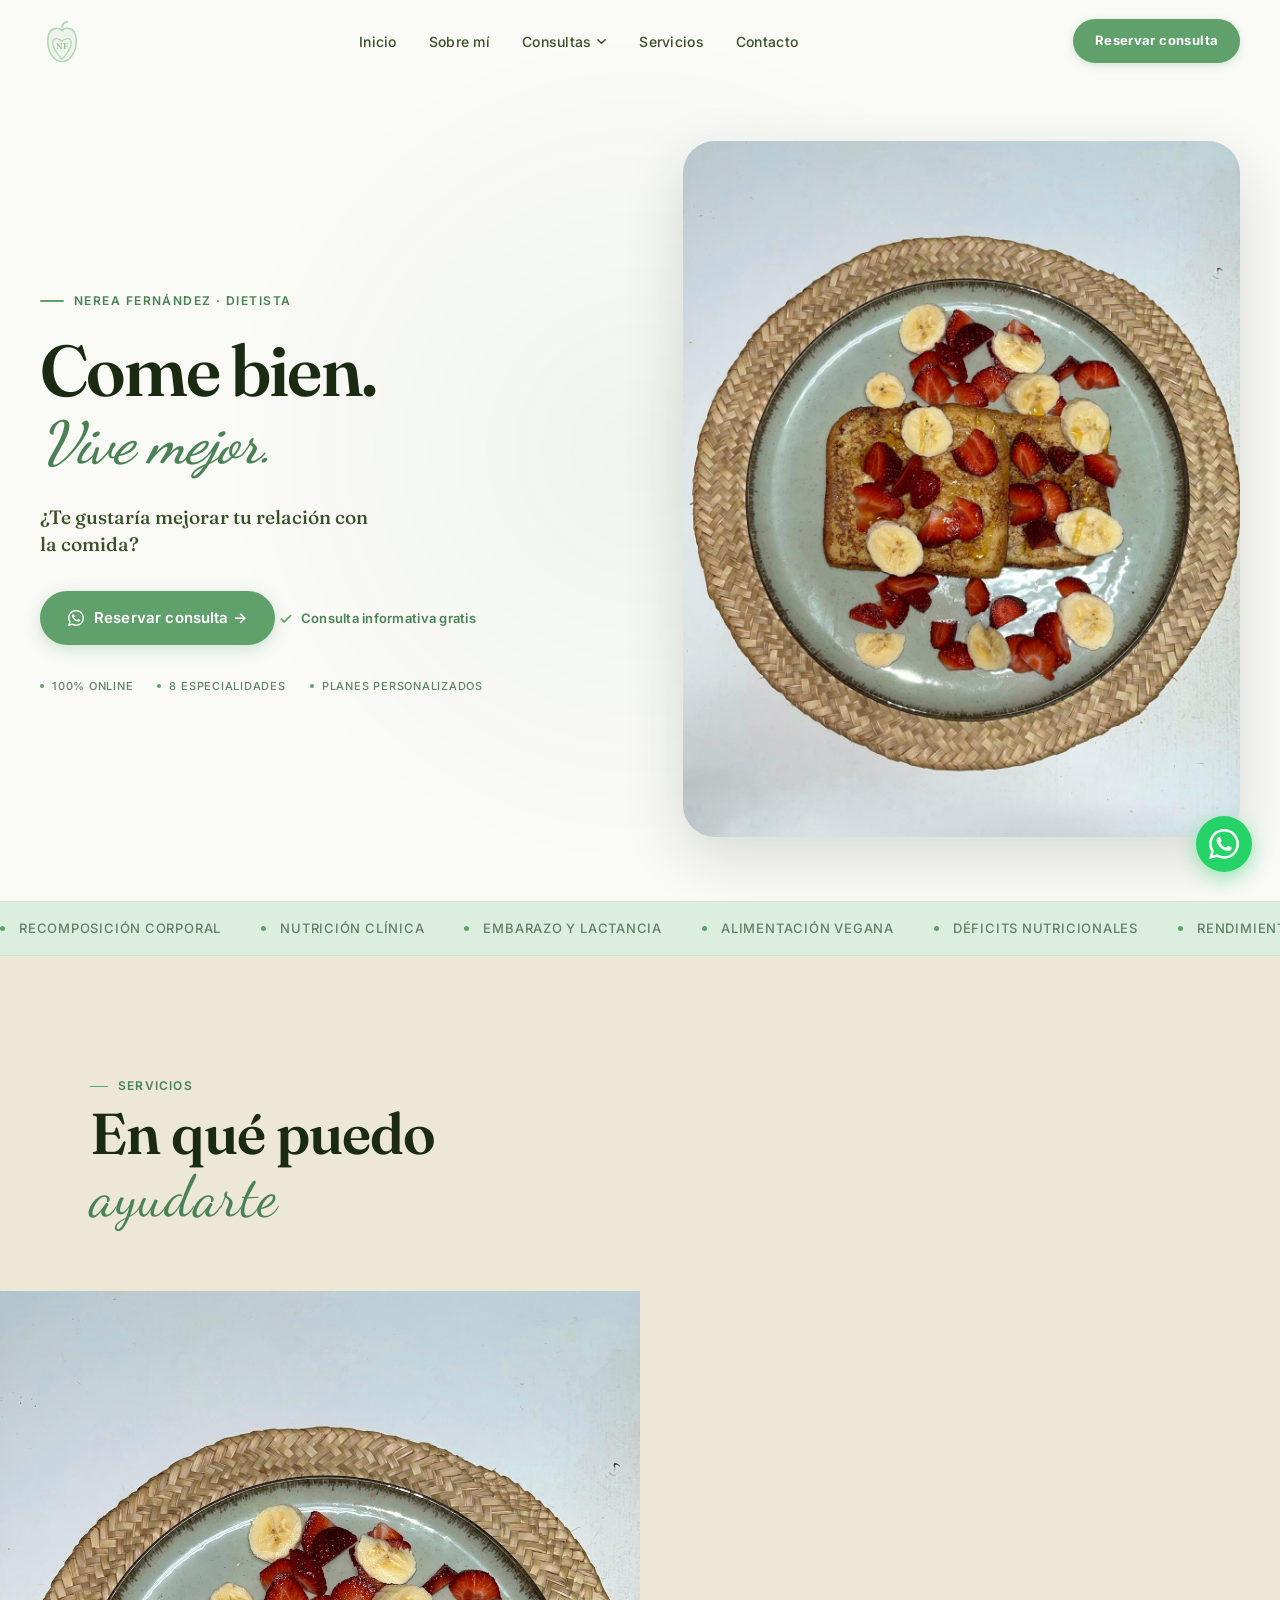
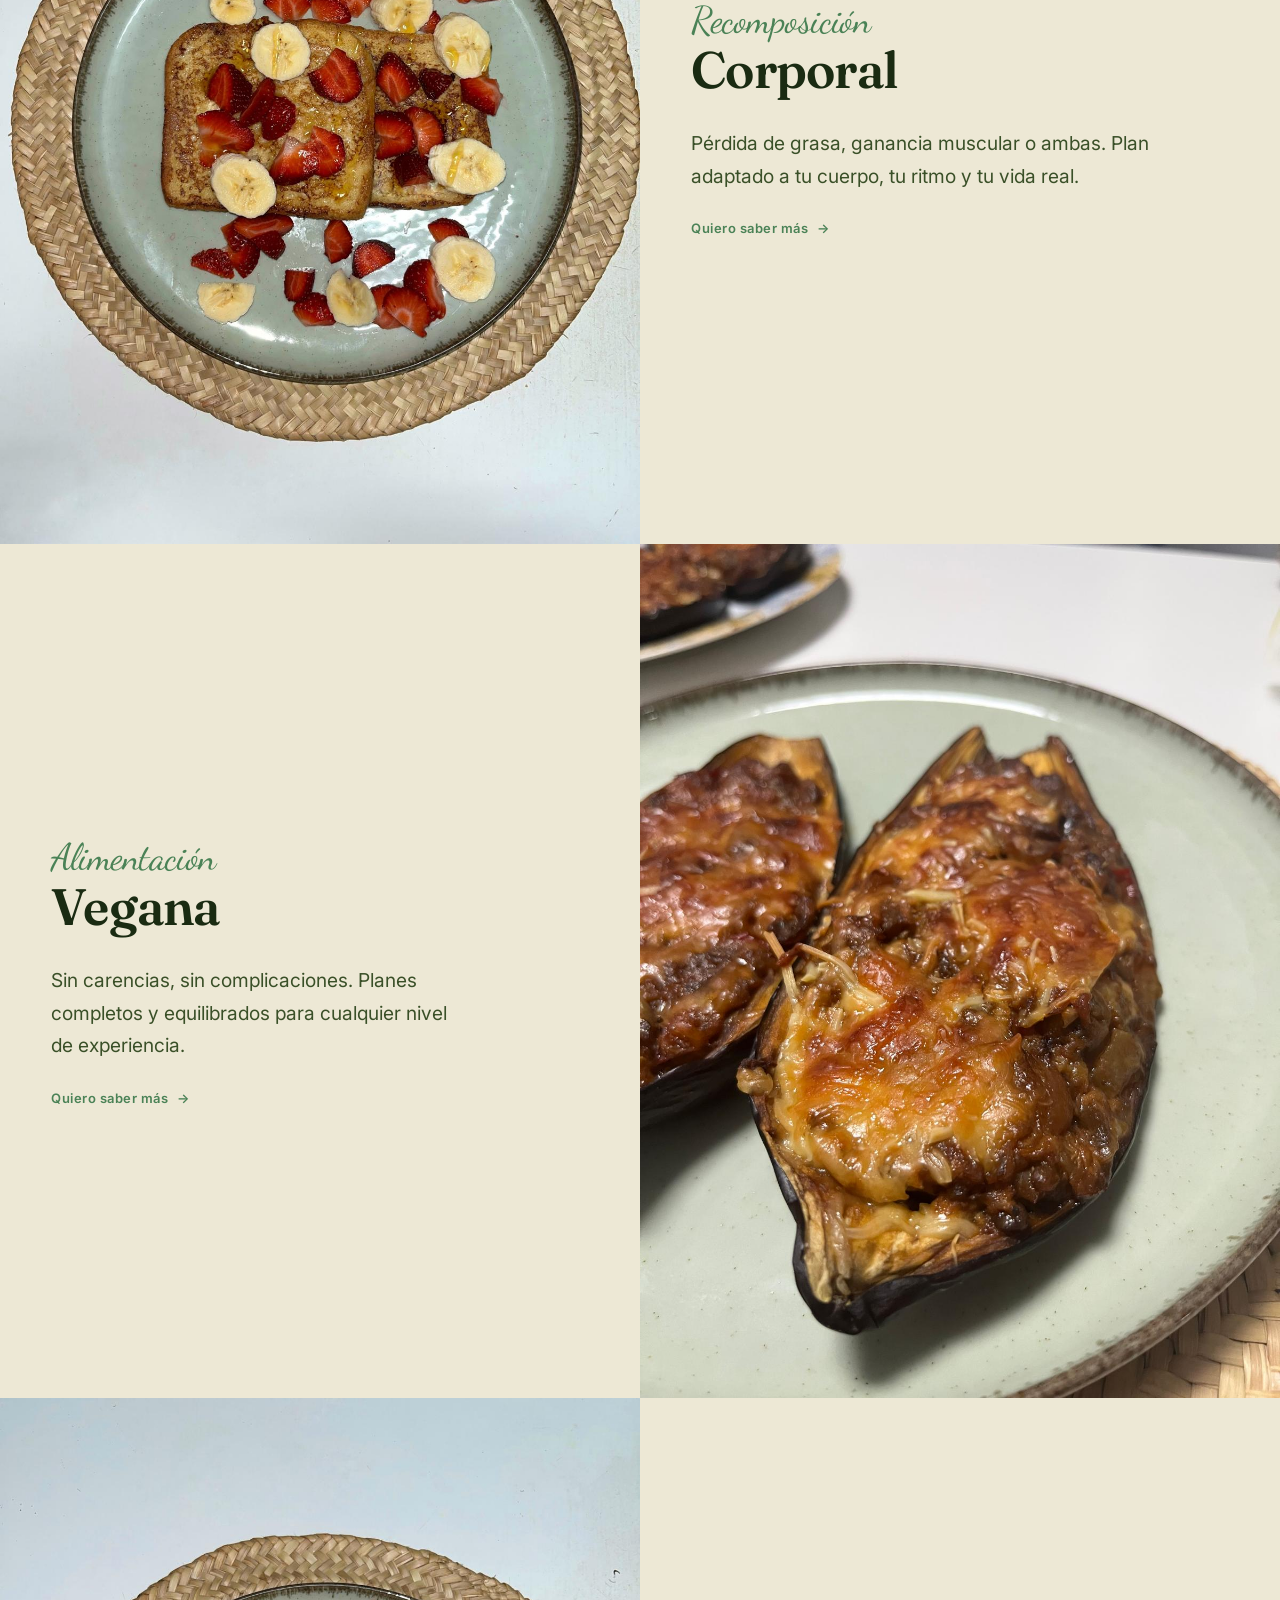
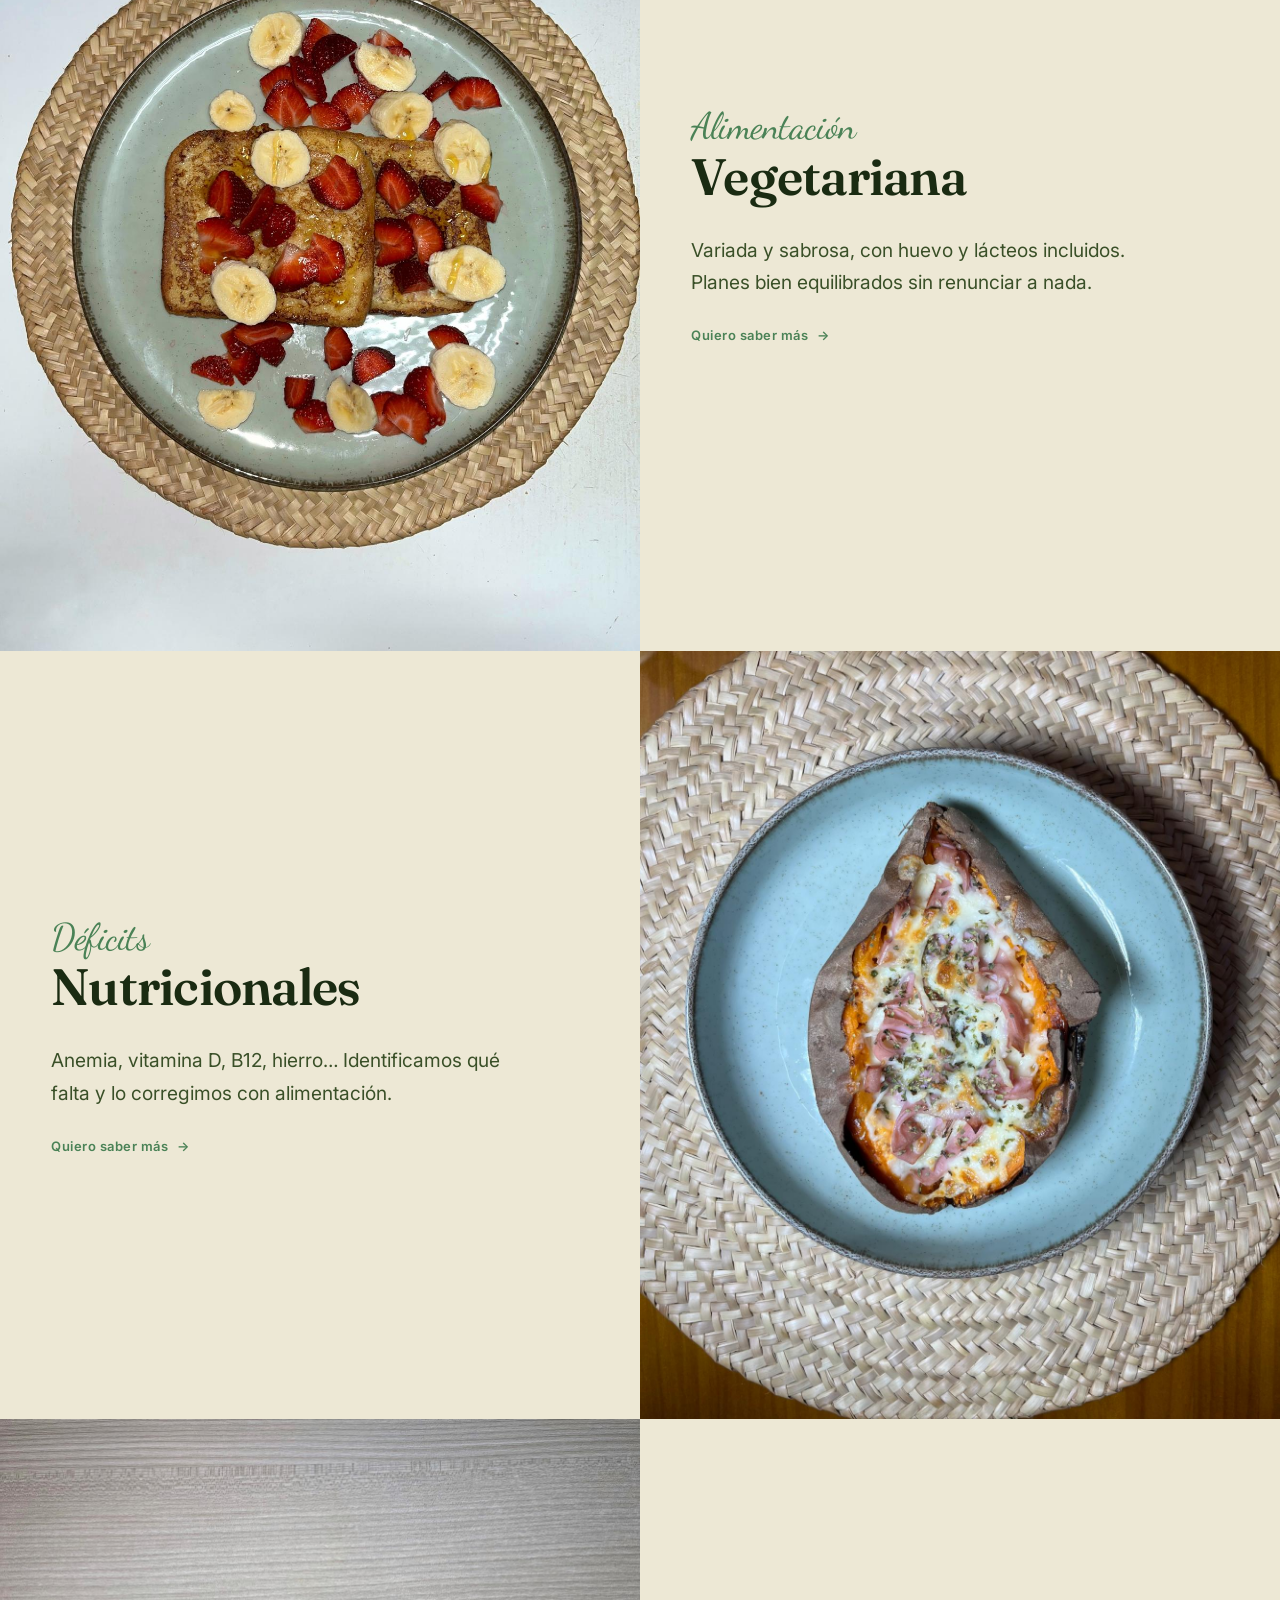
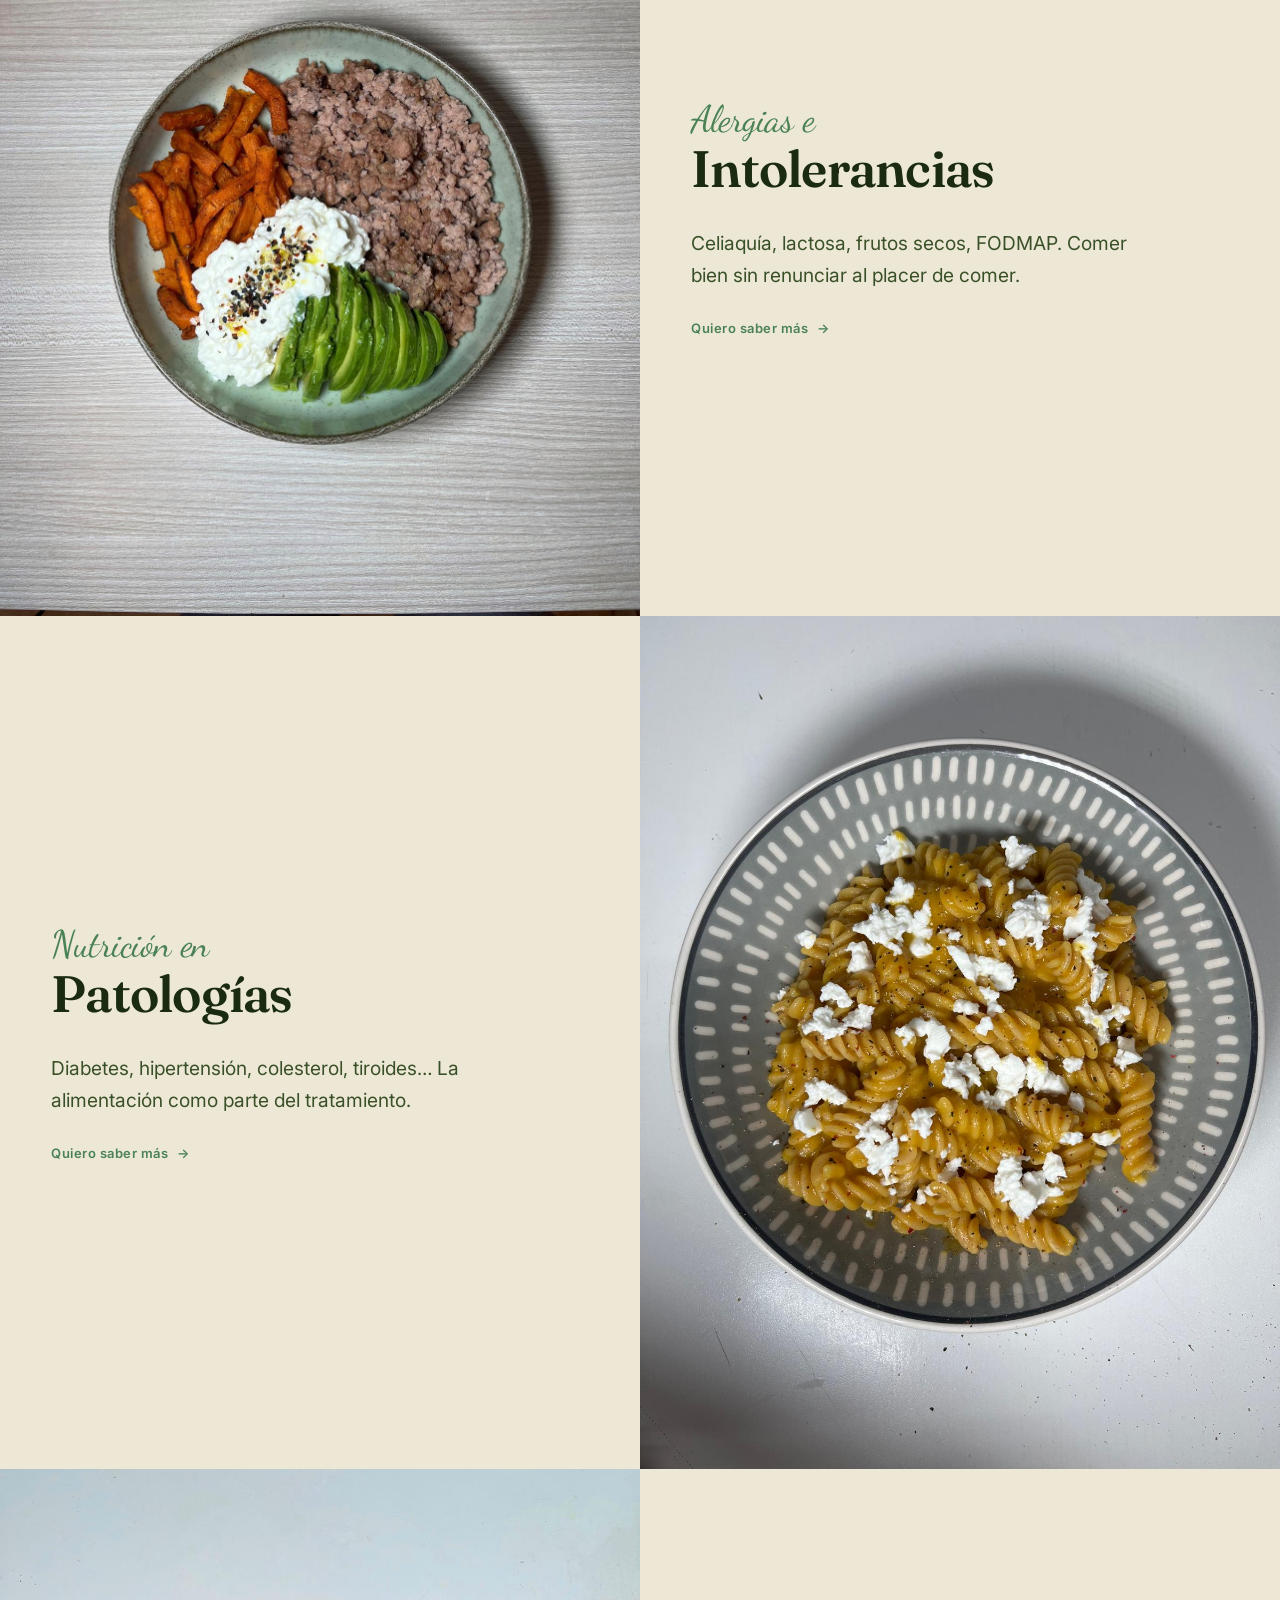
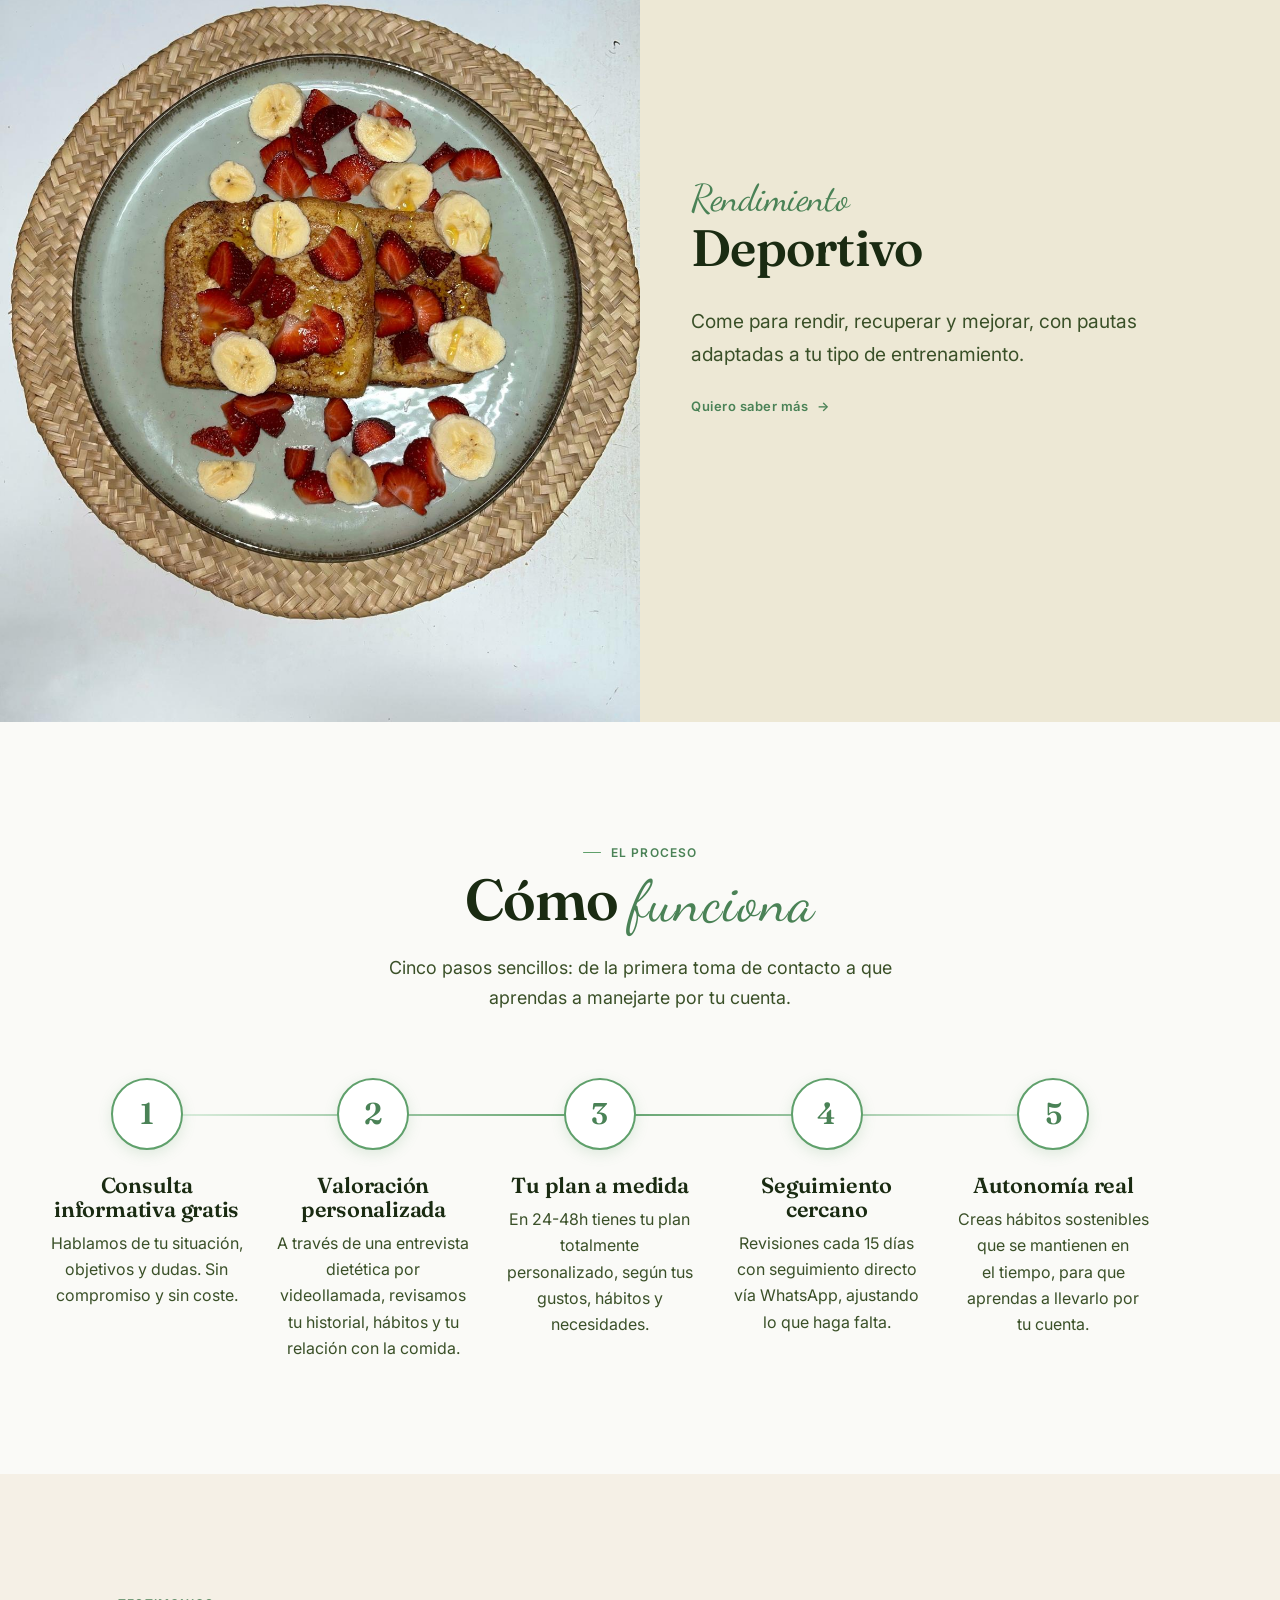
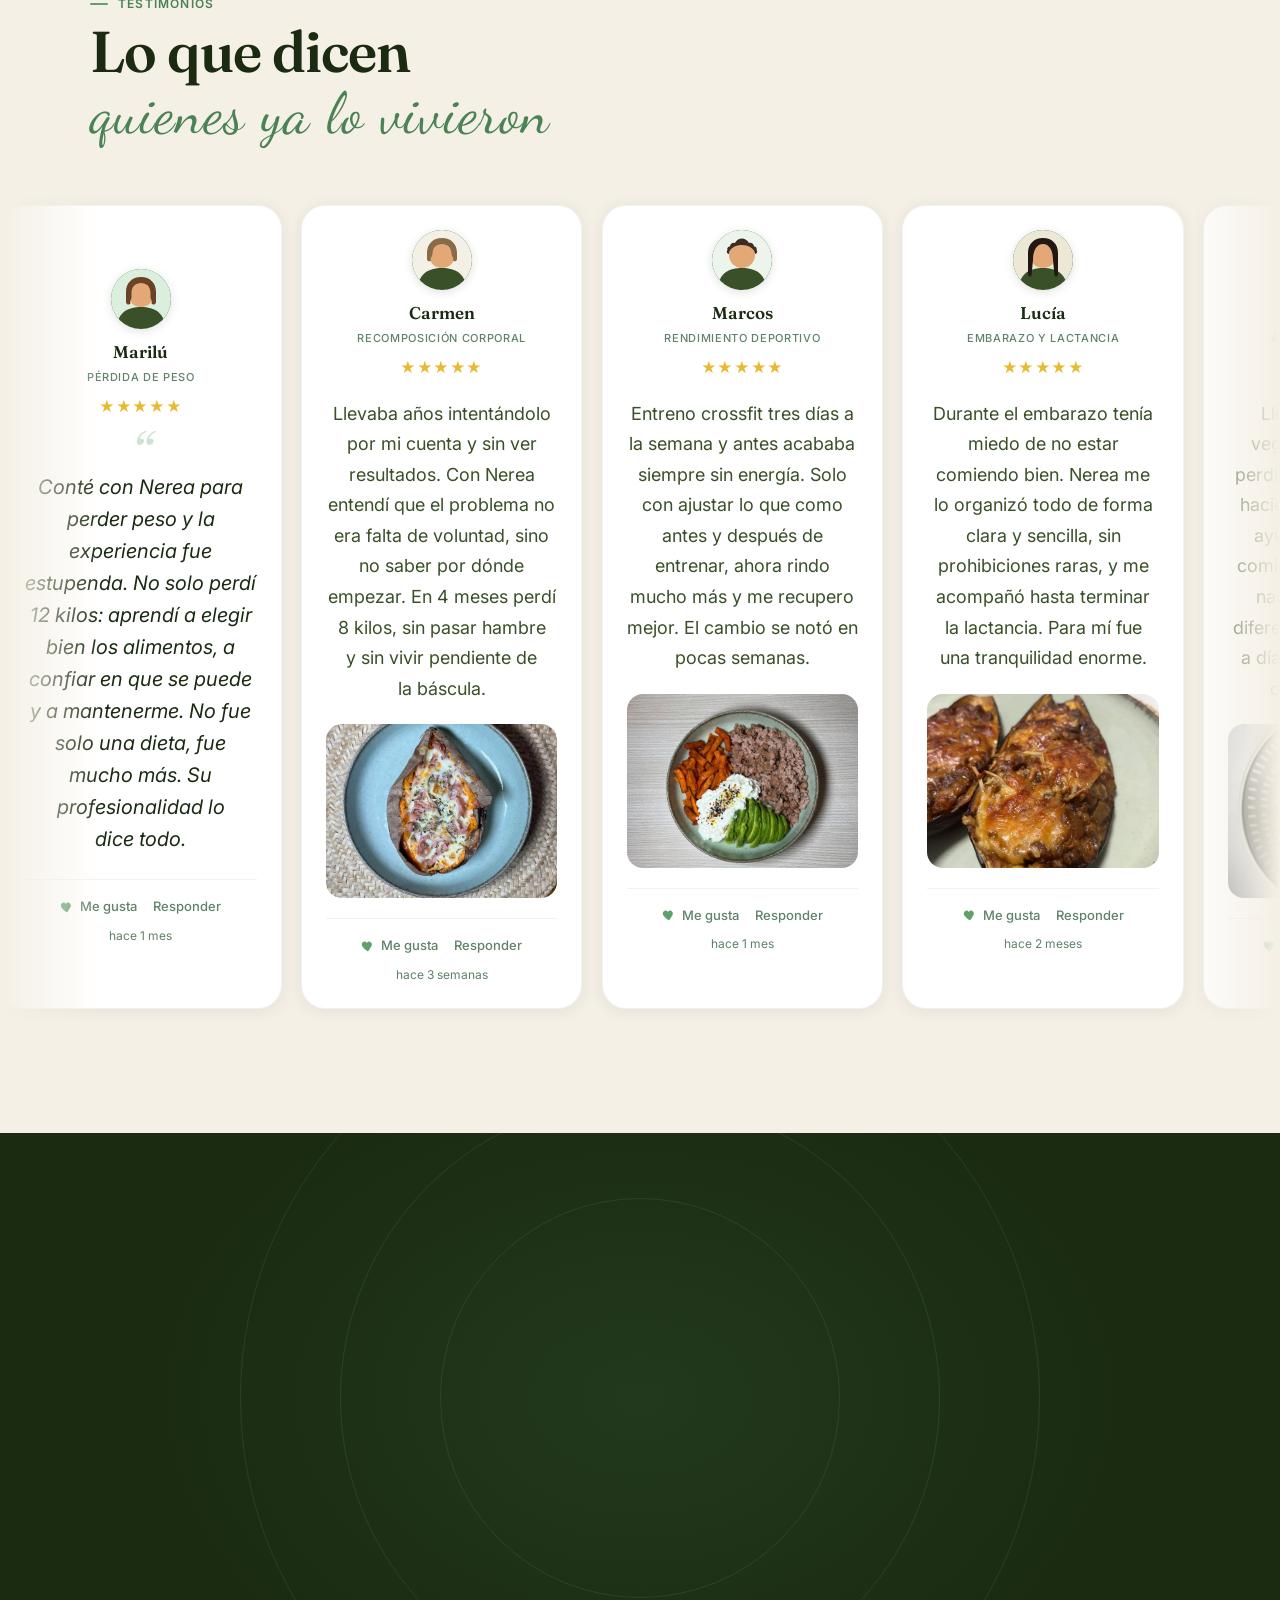
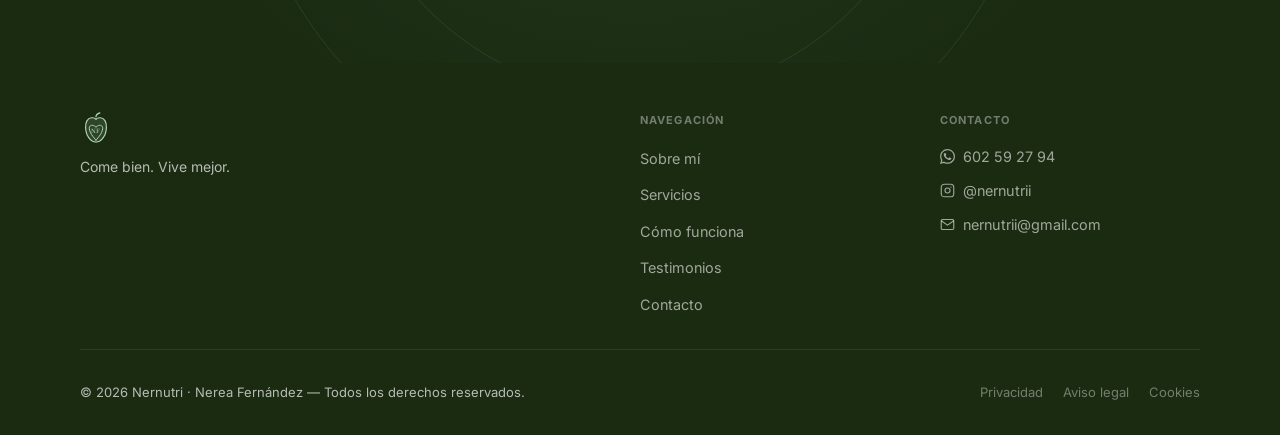
==== index.html @ 462b48b5 "Sustituir las fotos de perfil de las reseñas por avatares ilustrados A petición del cliente, elimina" ====
<!DOCTYPE html>
<!--
  ============================================================
  (c) 2026 Nernutri - Nerea Fernandez, Dietista
  TODOS LOS DERECHOS RESERVADOS.
  Los textos, el diseno, las imagenes y el codigo de este sitio
  son propiedad de Nerea Fernandez y estan protegidos por la
  legislacion de propiedad intelectual. Queda prohibida su
  reproduccion, copia o uso, total o parcial, sin autorizacion
  expresa y por escrito del titular. Aviso legal: /aviso-legal
  ============================================================
-->
<html lang="es">
<head>
  <script>(function(p){if(p.endsWith("/index.html")){location.replace(p.slice(0,-10)+location.search+location.hash);}else if(p.endsWith(".html")){location.replace(p.slice(0,-5)+location.search+location.hash);}})(location.pathname);</script>
  <meta charset="UTF-8">
  <meta name="viewport" content="width=device-width, initial-scale=1.0">
  <meta name="description" content="Nerea Fernández — Dietista. Nutrición personalizada: recomposición corporal, patologías, alimentación vegana, rendimiento deportivo y mucho más.">
  <meta name="theme-color" content="#FAFAF7">

  <!-- Open Graph -->
  <meta property="og:title" content="Nernutri · Nerea Fernández · Dietista">
  <meta property="og:description" content="Nutrición personalizada con Nerea Fernández. Planes reales para personas reales.">
  <meta property="og:type" content="website">

  <title>Nernutri · Nerea Fernández · Dietista</title>

  <!-- Fonts -->
  <link rel="preconnect" href="https://fonts.googleapis.com">
  <link rel="preconnect" href="https://fonts.gstatic.com" crossorigin>
  <link rel="stylesheet" href="https://fonts.googleapis.com/css2?family=Dancing+Script:wght@400;500;600;700&family=Fraunces:ital,opsz,wght@0,9..144,300;0,9..144,400;0,9..144,500;0,9..144,600;0,9..144,700;0,9..144,900;1,9..144,400;1,9..144,500&family=Inter:wght@300;400;500;600;700&display=swap">

  <link rel="stylesheet" href="styles.css?v=20260623e">

  <!-- Favicon SVG inline (manzana NF) -->
  <link rel="icon" href="data:image/svg+xml,<svg xmlns='http://www.w3.org/2000/svg' viewBox='0 0 40 50' fill='none'><rect width='40' height='50' rx='9' fill='%231A2B12'/><path d='M20 9C20 6 23 4 26 3' stroke='%238FC194' stroke-width='2.5' stroke-linecap='round'/><path d='M20 13C17 9 9 10 6 15C3 20 3 30 6 37C9 43 13 47 17 48C19 48.5 21 48.5 23 48C27 47 31 43 34 37C37 30 37 20 34 15C31 10 23 9 20 13Z' stroke='%238FC194' stroke-width='2.2' fill='none'/><path d='M20 45.5C20 45.5 9.5 35 9.5 27C9.5 22.3 14.5 20 20 25.3C25.5 20 30.5 22.3 30.5 27C30.5 35 20 45.5 20 45.5Z' stroke='%238FC194' stroke-width='1.8' stroke-linecap='round' stroke-linejoin='round'/><text x='20' y='35' font-family='Georgia,serif' font-weight='600' font-size='11' fill='%238FC194' text-anchor='middle'>NF</text></svg>">
</head>
<body>

<!-- Skip link -->
<a class="skip-link" href="#main">Saltar al contenido</a>

<!-- Mouse gradient suave -->
<div class="gradient-mesh" aria-hidden="true"></div>

<!-- ═══════════════════════════════════════════
     NAVEGACIÓN
═══════════════════════════════════════════ -->
<nav class="nav" id="nav" role="navigation" aria-label="Navegación principal">
  <div class="nav-inner">
  <a href="#inicio" class="nav-logo" aria-label="Nernutri — Inicio">
    <svg class="nav-logo-icon" viewBox="0 0 40 50" fill="none" xmlns="http://www.w3.org/2000/svg" aria-hidden="true">
      <path d="M20 9C20 6 23 4 26 3" stroke="#B0D8B4" stroke-width="2" stroke-linecap="round"/>
      <path d="M20 13C17 9 9 10 6 15C3 20 3 30 6 37C9 43 13 47 17 48C19 48.5 21 48.5 23 48C27 47 31 43 34 37C37 30 37 20 34 15C31 10 23 9 20 13Z" stroke="#B0D8B4" stroke-width="1.8" fill="rgba(176,216,180,.15)"/>
      <path d="M20 45.5C20 45.5 9.5 35 9.5 27C9.5 22.3 14.5 20 20 25.3C25.5 20 30.5 22.3 30.5 27C30.5 35 20 45.5 20 45.5Z" stroke="#B0D8B4" stroke-width="1.5" stroke-linecap="round" stroke-linejoin="round"/>
      <text x="20" y="34.5" font-family="Fraunces, Georgia, serif" font-weight="500" font-size="9.6" fill="#8FC194" text-anchor="middle" letter-spacing="0.3">NF</text>
    </svg>
  </a>

  <ul class="nav-links" role="list">
    <li><a href="#inicio">Inicio</a></li>
    <li><a href="sobre-mi">Sobre mí</a></li>
    <li class="nav-has-dropdown">
      <button class="nav-dropdown-trigger" aria-expanded="false" aria-haspopup="true">
        Consultas
        <svg class="nav-chevron" width="11" height="11" viewBox="0 0 12 12" fill="none" aria-hidden="true">
          <path d="M2 4l4 4 4-4" stroke="currentColor" stroke-width="1.6" stroke-linecap="round" stroke-linejoin="round"/>
        </svg>
      </button>
      <ul class="nav-dropdown" role="menu">
        <li><a href="consulta-online" role="menuitem">Consulta Online</a></li>
      </ul>
    </li>
    <li><a href="#servicios">Servicios</a></li>
    <li><a href="contacto">Contacto</a></li>
  </ul>

  <a class="nav-cta"
     href="https://wa.me/34602592794?text=Hola%2C%20me%20gustar%C3%ADa%20reservar%20una%20consulta."
     target="_blank" rel="noopener"
     aria-label="Contactar por WhatsApp">Reservar consulta</a>

  <button class="nav-burger" id="nav-burger" aria-label="Abrir menú" aria-expanded="false">
    <span></span><span></span><span></span>
  </button>
  </div>
</nav>

<!-- Mobile nav -->
<div class="nav-mobile" id="nav-mobile" role="dialog" aria-label="Menú" aria-hidden="true">
  <a href="#inicio" class="nav-mobile-link">Inicio</a>
  <a href="sobre-mi" class="nav-mobile-link">Sobre mí</a>
  <a href="consulta-online" class="nav-mobile-link">Consulta Online</a>
  <a href="#servicios" class="nav-mobile-link">Servicios</a>
  <a href="contacto" class="nav-mobile-link">Contacto</a>
  <a class="btn btn-primary"
     href="https://wa.me/34602592794?text=Hola%2C%20me%20gustar%C3%ADa%20reservar%20una%20consulta."
     target="_blank" rel="noopener">Reservar consulta →</a>
</div>

<!-- ═══════════════════════════════════════════
     MAIN
═══════════════════════════════════════════ -->
<main id="main">

<!-- ─────────────────────────────────────────
     HERO
───────────────────────────────────────── -->
<section class="hero" id="inicio" aria-label="Bienvenida">
  <div class="hero-grid">

    <div class="hero-text">
      <p class="hero-eyebrow">Nerea Fernández · Dietista</p>
      <h1 class="hero-title">
        <span class="hero-h1-bold">Come bien.</span>
        <em class="hero-h1-script">Vive mejor.</em>
      </h1>
      <p class="hero-q">¿Te gustaría mejorar tu relación con la comida?</p>
      <a class="hero-wa"
         href="https://wa.me/34602592794?text=Hola%2C%20me%20gustar%C3%ADa%20reservar%20una%20consulta."
         target="_blank" rel="noopener"
         aria-label="Reservar consulta por WhatsApp">
        <svg width="16" height="16" viewBox="0 0 24 24" fill="currentColor" aria-hidden="true">
          <path d="M17.472 14.382c-.297-.149-1.758-.867-2.03-.967-.273-.099-.471-.148-.67.15-.197.297-.767.966-.94 1.164-.173.199-.347.223-.644.075-.297-.15-1.255-.463-2.39-1.475-.883-.788-1.48-1.761-1.653-2.059-.173-.297-.018-.458.13-.606.134-.133.298-.347.446-.52.149-.174.198-.298.298-.497.099-.198.05-.371-.025-.52-.075-.149-.669-1.612-.916-2.207-.242-.579-.487-.5-.669-.51-.173-.008-.371-.01-.57-.01-.198 0-.52.074-.792.372-.272.297-1.04 1.016-1.04 2.479 0 1.462 1.065 2.875 1.213 3.074.149.198 2.096 3.2 5.077 4.487.709.306 1.262.489 1.694.625.712.227 1.36.195 1.871.118.571-.085 1.758-.719 2.006-1.413.248-.694.248-1.289.173-1.413-.074-.124-.272-.198-.57-.347m-5.421 7.403h-.004a9.87 9.87 0 0 1-5.031-1.378l-.361-.214-3.741.982.998-3.648-.235-.374a9.86 9.86 0 0 1-1.51-5.26c.001-5.45 4.436-9.884 9.888-9.884 2.64 0 5.122 1.03 6.988 2.898a9.825 9.825 0 0 1 2.893 6.994c-.003 5.45-4.437 9.884-9.885 9.884m8.413-18.297A11.815 11.815 0 0 0 12.05 0C5.495 0 .16 5.335.157 11.892c0 2.096.547 4.142 1.588 5.945L.057 24l6.305-1.654a11.882 11.882 0 0 0 5.683 1.448h.005c6.554 0 11.890-5.335 11.893-11.893a11.821 11.821 0 0 0-3.48-8.413Z"/>
        </svg>
        Reservar consulta →
      </a>
      <p class="hero-free">
        <svg width="14" height="14" viewBox="0 0 24 24" fill="none" stroke="currentColor" stroke-width="3" stroke-linecap="round" stroke-linejoin="round" aria-hidden="true"><polyline points="20 6 9 17 4 12"/></svg>
        Consulta informativa gratis
      </p>
      <div class="hero-meta">
        <span>100% online</span>
        <span>8 especialidades</span>
        <span>Planes personalizados</span>
      </div>
    </div>

    <div class="hero-photo" aria-hidden="true">
      <img draggable="false" oncontextmenu="return false" src="https://images.unsplash.com/photo-1490645935967-10de6ba17061?auto=format&amp;fit=crop&amp;w=1600&amp;q=80&amp;fm=webp"
        alt="" loading="eager"
        onerror="this.onerror=null;this.src='assets/img/hero-food.jpg'">
    </div>

  </div>
</section>

<!-- ─────────────────────────────────────────
     MARQUEE
───────────────────────────────────────── -->
<div class="marquee-wrap" aria-hidden="true">
  <div class="marquee-track" id="marquee-track">
    <span class="marquee-item"><span class="marquee-dot"></span>Recomposición corporal</span>
    <span class="marquee-item"><span class="marquee-dot"></span>Nutrición clínica</span>
    <span class="marquee-item"><span class="marquee-dot"></span>Embarazo y lactancia</span>
    <span class="marquee-item"><span class="marquee-dot"></span>Alimentación vegana</span>
    <span class="marquee-item"><span class="marquee-dot"></span>Déficits nutricionales</span>
    <span class="marquee-item"><span class="marquee-dot"></span>Rendimiento deportivo</span>
    <span class="marquee-item"><span class="marquee-dot"></span>Educación nutricional</span>
    <span class="marquee-item"><span class="marquee-dot"></span>Alergias e intolerancias</span>
    <span class="marquee-item"><span class="marquee-dot"></span>Menopausia</span>
    <span class="marquee-item"><span class="marquee-dot"></span>Recomposición corporal</span>
    <span class="marquee-item"><span class="marquee-dot"></span>Nutrición clínica</span>
    <span class="marquee-item"><span class="marquee-dot"></span>Embarazo y lactancia</span>
    <span class="marquee-item"><span class="marquee-dot"></span>Alimentación vegana</span>
    <span class="marquee-item"><span class="marquee-dot"></span>Déficits nutricionales</span>
    <span class="marquee-item"><span class="marquee-dot"></span>Rendimiento deportivo</span>
    <span class="marquee-item"><span class="marquee-dot"></span>Educación nutricional</span>
    <span class="marquee-item"><span class="marquee-dot"></span>Alergias e intolerancias</span>
    <span class="marquee-item"><span class="marquee-dot"></span>Menopausia</span>
  </div>
</div>

<!-- ─────────────────────────────────────────
     SERVICIOS
───────────────────────────────────────── -->
<section class="services" id="servicios" aria-labelledby="services-title">

  <div class="services-header">
    <p class="kicker reveal">Servicios</p>
    <h2 class="display-lg reveal" id="services-title" style="margin-top:.5rem;">
      En qué puedo<br><em>ayudarte</em>
    </h2>
  </div>

  <div class="services-rows">

    <article class="service-row reveal" aria-label="Recomposición corporal">
      <div class="service-row-img">
        <img draggable="false" oncontextmenu="return false" src="https://images.unsplash.com/photo-1467003909585-2f8a72700288?auto=format&amp;fit=crop&amp;crop=entropy&amp;w=1000&amp;h=667&amp;q=80" alt="Plato saludable" loading="lazy" onerror="this.onerror=null;this.src='assets/img/hero-food.jpg'">
      </div>
      <div class="service-row-text">
        <h3 class="service-row-title">
          <span class="svc-script">Recomposición</span>
          <span class="svc-bold">Corporal</span>
        </h3>
        <p class="service-row-desc">Pérdida de grasa, ganancia muscular o ambas. Plan adaptado a tu cuerpo, tu ritmo y tu vida real.</p>
        <a class="service-row-cta" href="https://wa.me/34602592794?text=Hola%2C%20me%20gustar%C3%ADa%20saber%20m%C3%A1s%20sobre%20recomposici%C3%B3n%20corporal." target="_blank" rel="noopener">Quiero saber más</a>
      </div>
    </article>

    <article class="service-row reveal" aria-label="Alimentación vegana">
      <div class="service-row-img">
        <img draggable="false" oncontextmenu="return false" src="https://images.unsplash.com/photo-1512621776951-a57141f2eefd?auto=format&amp;fit=crop&amp;w=1000&amp;q=80" alt="Plato vegano" loading="lazy" onerror="this.onerror=null;this.src='assets/img/testimonial-3.jpg'">
      </div>
      <div class="service-row-text">
        <h3 class="service-row-title">
          <span class="svc-script">Alimentación</span>
          <span class="svc-bold">Vegana</span>
        </h3>
        <p class="service-row-desc">Sin carencias, sin complicaciones. Planes completos y equilibrados para cualquier nivel de experiencia.</p>
        <a class="service-row-cta" href="https://wa.me/34602592794?text=Hola%2C%20me%20gustar%C3%ADa%20saber%20m%C3%A1s%20sobre%20alimentaci%C3%B3n%20vegana." target="_blank" rel="noopener">Quiero saber más</a>
      </div>
    </article>

    <article class="service-row reveal" aria-label="Alimentación vegetariana">
      <div class="service-row-img">
        <img draggable="false" oncontextmenu="return false" src="https://images.unsplash.com/photo-1525351484163-7529414344d8?auto=format&amp;fit=crop&amp;w=1000&amp;q=80" alt="Huevos con verduras" loading="lazy" onerror="this.onerror=null;this.src='assets/img/hero-food.jpg'">
      </div>
      <div class="service-row-text">
        <h3 class="service-row-title">
          <span class="svc-script">Alimentación</span>
          <span class="svc-bold">Vegetariana</span>
        </h3>
        <p class="service-row-desc">Variada y sabrosa, con huevo y lácteos incluidos. Planes bien equilibrados sin renunciar a nada.</p>
        <a class="service-row-cta" href="https://wa.me/34602592794?text=Hola%2C%20me%20gustar%C3%ADa%20saber%20m%C3%A1s%20sobre%20alimentaci%C3%B3n%20vegetariana." target="_blank" rel="noopener">Quiero saber más</a>
      </div>
    </article>

    <article class="service-row reveal" aria-label="Déficits nutricionales">
      <div class="service-row-img">
        <img draggable="false" oncontextmenu="return false" src="https://images.unsplash.com/photo-1540189549336-e6e99c3679fe?auto=format&amp;fit=crop&amp;crop=entropy&amp;w=1000&amp;h=667&amp;q=80" alt="Alimentación nutritiva" loading="lazy" onerror="this.onerror=null;this.src='assets/img/testimonial-1.jpg'">
      </div>
      <div class="service-row-text">
        <h3 class="service-row-title">
          <span class="svc-script">Déficits</span>
          <span class="svc-bold">Nutricionales</span>
        </h3>
        <p class="service-row-desc">Anemia, vitamina D, B12, hierro… Identificamos qué falta y lo corregimos con alimentación.</p>
        <a class="service-row-cta" href="https://wa.me/34602592794?text=Hola%2C%20me%20gustar%C3%ADa%20consultar%20sobre%20d%C3%A9ficits%20nutricionales." target="_blank" rel="noopener">Quiero saber más</a>
      </div>
    </article>

    <article class="service-row reveal" aria-label="Alergias e intolerancias">
      <div class="service-row-img">
        <img draggable="false" oncontextmenu="return false" src="https://images.unsplash.com/photo-1540420773420-3366772f4999?auto=format&amp;fit=crop&amp;crop=entropy&amp;w=1000&amp;h=667&amp;q=80" alt="Plato saludable sin alérgenos" loading="lazy" onerror="this.onerror=null;this.src='assets/img/testimonial-2.jpg'">
      </div>
      <div class="service-row-text">
        <h3 class="service-row-title">
          <span class="svc-script">Alergias e</span>
          <span class="svc-bold">Intolerancias</span>
        </h3>
        <p class="service-row-desc">Celiaquía, lactosa, frutos secos, FODMAP. Comer bien sin renunciar al placer de comer.</p>
        <a class="service-row-cta" href="https://wa.me/34602592794?text=Hola%2C%20me%20gustar%C3%ADa%20saber%20m%C3%A1s%20sobre%20alergias." target="_blank" rel="noopener">Quiero saber más</a>
      </div>
    </article>

    <article class="service-row reveal" aria-label="Patologías">
      <div class="service-row-img">
        <img draggable="false" oncontextmenu="return false" src="https://images.unsplash.com/photo-1546069901-ba9599a7e63c?auto=format&amp;fit=crop&amp;w=1000&amp;q=80" alt="Plato equilibrado" loading="lazy" onerror="this.onerror=null;this.src='assets/img/testimonial-4.jpg'">
      </div>
      <div class="service-row-text">
        <h3 class="service-row-title">
          <span class="svc-script">Nutrición en</span>
          <span class="svc-bold">Patologías</span>
        </h3>
        <p class="service-row-desc">Diabetes, hipertensión, colesterol, tiroides… La alimentación como parte del tratamiento.</p>
        <a class="service-row-cta" href="https://wa.me/34602592794?text=Hola%2C%20me%20gustar%C3%ADa%20consultar%20sobre%20patolog%C3%ADas." target="_blank" rel="noopener">Quiero saber más</a>
      </div>
    </article>

    <article class="service-row reveal" aria-label="Rendimiento deportivo">
      <div class="service-row-img">
        <img draggable="false" oncontextmenu="return false" src="https://images.unsplash.com/photo-1490474418585-ba9bad8fd0ea?auto=format&amp;fit=crop&amp;w=1000&amp;q=80" alt="Nutrición deportiva" loading="lazy" onerror="this.onerror=null;this.src='assets/img/testimonial-5.jpg'">
      </div>
      <div class="service-row-text">
        <h3 class="service-row-title">
          <span class="svc-script">Rendimiento</span>
          <span class="svc-bold">Deportivo</span>
        </h3>
        <p class="service-row-desc">Come para rendir, recuperar y mejorar, con pautas adaptadas a tu tipo de entrenamiento.</p>
        <a class="service-row-cta" href="https://wa.me/34602592794?text=Hola%2C%20me%20gustar%C3%ADa%20saber%20m%C3%A1s%20sobre%20rendimiento%20deportivo." target="_blank" rel="noopener">Quiero saber más</a>
      </div>
    </article>

  </div>
</section>

<!-- ─────────────────────────────────────────
     CÓMO FUNCIONA — 03
───────────────────────────────────────── -->
<section class="steps" id="como-funciona" aria-labelledby="steps-title">
  <div class="steps-inner">

    <div class="steps-header container">
      <p class="kicker reveal">El proceso</p>
      <h2 class="display-lg reveal" id="steps-title" style="margin-top:.5rem;">Cómo <em>funciona</em></h2>
      <p class="steps-intro reveal reveal-delay-1">Cinco pasos sencillos: de la primera toma de contacto a que aprendas a manejarte por tu cuenta.</p>
    </div>

    <ol class="steps-flow container">
      <li class="step reveal">
        <div class="step-node"><span>1</span></div>
        <h3 class="step-title">Consulta informativa gratis</h3>
        <p class="step-desc">Hablamos de tu situación, objetivos y dudas. Sin compromiso y sin coste.</p>
      </li>
      <li class="step reveal reveal-delay-1">
        <div class="step-node"><span>2</span></div>
        <h3 class="step-title">Valoración personalizada</h3>
        <p class="step-desc">A través de una entrevista dietética por videollamada, revisamos tu historial, hábitos y tu relación con la comida.</p>
      </li>
      <li class="step reveal reveal-delay-2">
        <div class="step-node"><span>3</span></div>
        <h3 class="step-title">Tu plan a medida</h3>
        <p class="step-desc">En 24-48h tienes tu plan totalmente personalizado, según tus gustos, hábitos y necesidades.</p>
      </li>
      <li class="step reveal reveal-delay-3">
        <div class="step-node"><span>4</span></div>
        <h3 class="step-title">Seguimiento cercano</h3>
        <p class="step-desc">Revisiones cada 15 días con seguimiento directo vía WhatsApp, ajustando lo que haga falta.</p>
      </li>
      <li class="step reveal reveal-delay-4">
        <div class="step-node"><span>5</span></div>
        <h3 class="step-title">Autonomía real</h3>
        <p class="step-desc">Creas hábitos sostenibles que se mantienen en el tiempo, para que aprendas a llevarlo por tu cuenta.</p>
      </li>
    </ol>

  </div>
</section>

<!-- ─────────────────────────────────────────
     TESTIMONIOS — 04
───────────────────────────────────────── -->
<section class="testimonials" id="testimonios" aria-labelledby="testimonials-title">

  <div class="testimonials-header container">
    <p class="kicker reveal">Testimonios</p>
    <h2 class="display-lg reveal" id="testimonials-title" style="margin-top:.5rem;">
      Lo que dicen<br><em>quienes ya lo vivieron</em>
    </h2>
  </div>

  <div class="tcar reveal" aria-label="Testimonios de pacientes">
    <div class="tcar-viewport">
      <ul class="tcar-track" id="tcar-track">

        <li class="tcard tcard--quote" role="group" aria-label="Testimonio 1 de 11">
          <div class="tcard-top">
            <span class="tcard-avatar" aria-hidden="true">MA<img src="assets/img/av-marilu.svg" alt="" loading="lazy" draggable="false" oncontextmenu="return false" onerror="this.remove()"></span>
            <div class="tcard-id">
              <span class="tcard-name">Marilú</span>
              <span class="tcard-tag">Pérdida de peso</span>
            </div>
            <span class="tcard-stars" aria-label="5 de 5 estrellas">★★★★★</span>
          </div>
          <p class="tcard-text">Conté con Nerea para perder peso y la experiencia fue estupenda. No solo perdí 12 kilos: aprendí a elegir bien los alimentos, a confiar en que se puede y a mantenerme. No fue solo una dieta, fue mucho más. Su profesionalidad lo dice todo.</p>
          <div class="tcard-foot">
            <span class="tcard-react"><svg width="14" height="14" viewBox="0 0 24 24" fill="currentColor" aria-hidden="true"><path d="M12 21s-7.5-4.6-10-9.2C.6 9 1.6 5.5 4.8 4.6c2-.6 3.9.4 4.9 1.9l.3.5.3-.5c1-1.5 2.9-2.5 4.9-1.9C18.4 5.5 19.4 9 18 11.8 15.5 16.4 12 21 12 21z"/></svg>Me gusta</span>
            <span class="tcard-react">Responder</span>
            <span class="tcard-date">hace 1 mes</span>
          </div>
        </li>

        <li class="tcard" role="group" aria-label="Testimonio 2 de 11">
          <div class="tcard-top">
            <span class="tcard-avatar" aria-hidden="true">CA<img src="assets/img/av-carmen.svg" alt="" loading="lazy" draggable="false" oncontextmenu="return false" onerror="this.remove()"></span>
            <div class="tcard-id">
              <span class="tcard-name">Carmen</span>
              <span class="tcard-tag">Recomposición corporal</span>
            </div>
            <span class="tcard-stars" aria-label="5 de 5 estrellas">★★★★★</span>
          </div>
          <p class="tcard-text">Llevaba años intentándolo por mi cuenta y sin ver resultados. Con Nerea entendí que el problema no era falta de voluntad, sino no saber por dónde empezar. En 4 meses perdí 8 kilos, sin pasar hambre y sin vivir pendiente de la báscula.</p>
          <div class="tcard-photo"><img draggable="false" oncontextmenu="return false" src="assets/img/testimonial-1.jpg" alt="Resultado del plan de Carmen" loading="lazy"></div>
          <div class="tcard-foot">
            <span class="tcard-react"><svg width="14" height="14" viewBox="0 0 24 24" fill="currentColor" aria-hidden="true"><path d="M12 21s-7.5-4.6-10-9.2C.6 9 1.6 5.5 4.8 4.6c2-.6 3.9.4 4.9 1.9l.3.5.3-.5c1-1.5 2.9-2.5 4.9-1.9C18.4 5.5 19.4 9 18 11.8 15.5 16.4 12 21 12 21z"/></svg>Me gusta</span>
            <span class="tcard-react">Responder</span>
            <span class="tcard-date">hace 3 semanas</span>
          </div>
        </li>

        <li class="tcard" role="group" aria-label="Testimonio 3 de 11">
          <div class="tcard-top">
            <span class="tcard-avatar" aria-hidden="true">MA<img src="assets/img/av-marcos.svg" alt="" loading="lazy" draggable="false" oncontextmenu="return false" onerror="this.remove()"></span>
            <div class="tcard-id">
              <span class="tcard-name">Marcos</span>
              <span class="tcard-tag">Rendimiento deportivo</span>
            </div>
            <span class="tcard-stars" aria-label="5 de 5 estrellas">★★★★★</span>
          </div>
          <p class="tcard-text">Entreno crossfit tres días a la semana y antes acababa siempre sin energía. Solo con ajustar lo que como antes y después de entrenar, ahora rindo mucho más y me recupero mejor. El cambio se notó en pocas semanas.</p>
          <div class="tcard-photo"><img draggable="false" oncontextmenu="return false" src="assets/img/testimonial-2.jpg" alt="Plato del plan de Marcos" loading="lazy"></div>
          <div class="tcard-foot">
            <span class="tcard-react"><svg width="14" height="14" viewBox="0 0 24 24" fill="currentColor" aria-hidden="true"><path d="M12 21s-7.5-4.6-10-9.2C.6 9 1.6 5.5 4.8 4.6c2-.6 3.9.4 4.9 1.9l.3.5.3-.5c1-1.5 2.9-2.5 4.9-1.9C18.4 5.5 19.4 9 18 11.8 15.5 16.4 12 21 12 21z"/></svg>Me gusta</span>
            <span class="tcard-react">Responder</span>
            <span class="tcard-date">hace 1 mes</span>
          </div>
        </li>

        <li class="tcard" role="group" aria-label="Testimonio 4 de 11">
          <div class="tcard-top">
            <span class="tcard-avatar" aria-hidden="true">LU<img src="assets/img/av-lucia.svg" alt="" loading="lazy" draggable="false" oncontextmenu="return false" onerror="this.remove()"></span>
            <div class="tcard-id">
              <span class="tcard-name">Lucía</span>
              <span class="tcard-tag">Embarazo y lactancia</span>
            </div>
            <span class="tcard-stars" aria-label="5 de 5 estrellas">★★★★★</span>
          </div>
          <p class="tcard-text">Durante el embarazo tenía miedo de no estar comiendo bien. Nerea me lo organizó todo de forma clara y sencilla, sin prohibiciones raras, y me acompañó hasta terminar la lactancia. Para mí fue una tranquilidad enorme.</p>
          <div class="tcard-photo"><img draggable="false" oncontextmenu="return false" src="assets/img/testimonial-3.jpg" alt="Plato del plan de Lucía" loading="lazy"></div>
          <div class="tcard-foot">
            <span class="tcard-react"><svg width="14" height="14" viewBox="0 0 24 24" fill="currentColor" aria-hidden="true"><path d="M12 21s-7.5-4.6-10-9.2C.6 9 1.6 5.5 4.8 4.6c2-.6 3.9.4 4.9 1.9l.3.5.3-.5c1-1.5 2.9-2.5 4.9-1.9C18.4 5.5 19.4 9 18 11.8 15.5 16.4 12 21 12 21z"/></svg>Me gusta</span>
            <span class="tcard-react">Responder</span>
            <span class="tcard-date">hace 2 meses</span>
          </div>
        </li>

        <li class="tcard" role="group" aria-label="Testimonio 5 de 11">
          <div class="tcard-top">
            <span class="tcard-avatar" aria-hidden="true">AD<img src="assets/img/av-adrian.svg" alt="" loading="lazy" draggable="false" oncontextmenu="return false" onerror="this.remove()"></span>
            <div class="tcard-id">
              <span class="tcard-name">Adrián</span>
              <span class="tcard-tag">Alimentación vegana</span>
            </div>
            <span class="tcard-stars" aria-label="5 de 5 estrellas">★★★★★</span>
          </div>
          <p class="tcard-text">Llevo un año siendo vegano y andaba algo perdido sobre si lo estaba haciendo bien. Nerea me ayudó a organizar las comidas para no dejarme nada importante, y la diferencia se nota en el día a día. Me habría gustado dar el paso antes.</p>
          <div class="tcard-photo"><img draggable="false" oncontextmenu="return false" src="assets/img/testimonial-4.jpg" alt="Plato del plan de Adrián" loading="lazy"></div>
          <div class="tcard-foot">
            <span class="tcard-react"><svg width="14" height="14" viewBox="0 0 24 24" fill="currentColor" aria-hidden="true"><path d="M12 21s-7.5-4.6-10-9.2C.6 9 1.6 5.5 4.8 4.6c2-.6 3.9.4 4.9 1.9l.3.5.3-.5c1-1.5 2.9-2.5 4.9-1.9C18.4 5.5 19.4 9 18 11.8 15.5 16.4 12 21 12 21z"/></svg>Me gusta</span>
            <span class="tcard-react">Responder</span>
            <span class="tcard-date">hace 1 mes</span>
          </div>
        </li>

        <li class="tcard" role="group" aria-label="Testimonio 6 de 11">
          <div class="tcard-top">
            <span class="tcard-avatar" aria-hidden="true">SA<img src="assets/img/av-sara.svg" alt="" loading="lazy" draggable="false" oncontextmenu="return false" onerror="this.remove()"></span>
            <div class="tcard-id">
              <span class="tcard-name">Sara</span>
              <span class="tcard-tag">Alergias e intolerancias</span>
            </div>
            <span class="tcard-stars" aria-label="5 de 5 estrellas">★★★★★</span>
          </div>
          <p class="tcard-text">Soy intolerante al gluten y durante años pensé que comer rico y variado ya no era para mí. Con Nerea ha sido justo al revés: ahora como mejor que nunca y no me siento excluida en ninguna comida.</p>
          <div class="tcard-photo"><img draggable="false" oncontextmenu="return false" src="assets/img/testimonial-5.jpg" alt="Plato del plan de Sara" loading="lazy"></div>
          <div class="tcard-foot">
            <span class="tcard-react"><svg width="14" height="14" viewBox="0 0 24 24" fill="currentColor" aria-hidden="true"><path d="M12 21s-7.5-4.6-10-9.2C.6 9 1.6 5.5 4.8 4.6c2-.6 3.9.4 4.9 1.9l.3.5.3-.5c1-1.5 2.9-2.5 4.9-1.9C18.4 5.5 19.4 9 18 11.8 15.5 16.4 12 21 12 21z"/></svg>Me gusta</span>
            <span class="tcard-react">Responder</span>
            <span class="tcard-date">hace 3 semanas</span>
          </div>
        </li>

        <li class="tcard" role="group" aria-label="Testimonio 7 de 11">
          <div class="tcard-top">
            <span class="tcard-avatar" aria-hidden="true">MA<img src="assets/img/av-maria.svg" alt="" loading="lazy" draggable="false" oncontextmenu="return false" onerror="this.remove()"></span>
            <div class="tcard-id">
              <span class="tcard-name">María</span>
              <span class="tcard-tag">Patologías</span>
            </div>
            <span class="tcard-stars" aria-label="5 de 5 estrellas">★★★★★</span>
          </div>
          <p class="tcard-text">Con el hipotiroidismo daba por hecho que nunca conseguiría bajar de peso. Nerea me ayudó a lograrlo ajustando la alimentación: ahora tengo más energía, menos cansancio y he perdido 5 kilos en 3 meses.</p>
          <div class="tcard-photo"><img draggable="false" oncontextmenu="return false" src="assets/img/maria-g.webp" alt="Plato nutritivo del plan de María" loading="lazy"></div>
          <div class="tcard-foot">
            <span class="tcard-react"><svg width="14" height="14" viewBox="0 0 24 24" fill="currentColor" aria-hidden="true"><path d="M12 21s-7.5-4.6-10-9.2C.6 9 1.6 5.5 4.8 4.6c2-.6 3.9.4 4.9 1.9l.3.5.3-.5c1-1.5 2.9-2.5 4.9-1.9C18.4 5.5 19.4 9 18 11.8 15.5 16.4 12 21 12 21z"/></svg>Me gusta</span>
            <span class="tcard-react">Responder</span>
            <span class="tcard-date">hace 3 meses</span>
          </div>
        </li>

        <li class="tcard" role="group" aria-label="Testimonio 8 de 11">
          <div class="tcard-top">
            <span class="tcard-avatar" aria-hidden="true">DI<img src="assets/img/av-diego.svg" alt="" loading="lazy" draggable="false" oncontextmenu="return false" onerror="this.remove()"></span>
            <div class="tcard-id">
              <span class="tcard-name">Diego</span>
              <span class="tcard-tag">Déficits nutricionales</span>
            </div>
            <span class="tcard-stars" aria-label="5 de 5 estrellas">★★★★★</span>
          </div>
          <p class="tcard-text">Estaba siempre cansado y los suplementos no me terminaban de funcionar. Nerea le dio la vuelta solo con la comida: cambiamos algunas cosas del día a día y en cuatro meses la diferencia es enorme. Ya no dependo de tomar nada.</p>
          <div class="tcard-photo"><img draggable="false" oncontextmenu="return false" src="assets/img/diego-f-2.webp" alt="Plato rico en hierro del plan de Diego" loading="lazy"></div>
          <div class="tcard-foot">
            <span class="tcard-react"><svg width="14" height="14" viewBox="0 0 24 24" fill="currentColor" aria-hidden="true"><path d="M12 21s-7.5-4.6-10-9.2C.6 9 1.6 5.5 4.8 4.6c2-.6 3.9.4 4.9 1.9l.3.5.3-.5c1-1.5 2.9-2.5 4.9-1.9C18.4 5.5 19.4 9 18 11.8 15.5 16.4 12 21 12 21z"/></svg>Me gusta</span>
            <span class="tcard-react">Responder</span>
            <span class="tcard-date">hace 6 semanas</span>
          </div>
        </li>

        <li class="tcard tcard--quote" role="group" aria-label="Testimonio 9 de 11">
          <div class="tcard-top">
            <span class="tcard-avatar" aria-hidden="true">EV<img src="assets/img/av-eva.svg" alt="" loading="lazy" draggable="false" oncontextmenu="return false" onerror="this.remove()"></span>
            <div class="tcard-id">
              <span class="tcard-name">Eva</span>
              <span class="tcard-tag">Pérdida de peso</span>
            </div>
            <span class="tcard-stars" aria-label="5 de 5 estrellas">★★★★★</span>
          </div>
          <p class="tcard-text">Estos tres meses de seguimiento con Nerea han sido muy buenos. Adaptó los planes a mis gustos y necesidades, y ya veo resultados en peso y volumen: 6 kilos menos. Gracias por ayudarme a conseguir mi objetivo.</p>
          <div class="tcard-foot">
            <span class="tcard-react"><svg width="14" height="14" viewBox="0 0 24 24" fill="currentColor" aria-hidden="true"><path d="M12 21s-7.5-4.6-10-9.2C.6 9 1.6 5.5 4.8 4.6c2-.6 3.9.4 4.9 1.9l.3.5.3-.5c1-1.5 2.9-2.5 4.9-1.9C18.4 5.5 19.4 9 18 11.8 15.5 16.4 12 21 12 21z"/></svg>Me gusta</span>
            <span class="tcard-react">Responder</span>
            <span class="tcard-date">hace 2 semanas</span>
          </div>
        </li>

        <li class="tcard tcard--quote" role="group" aria-label="Testimonio 10 de 11">
          <div class="tcard-top">
            <span class="tcard-avatar" aria-hidden="true">MA<img src="assets/img/av-marta.svg" alt="" loading="lazy" draggable="false" oncontextmenu="return false" onerror="this.remove()"></span>
            <div class="tcard-id">
              <span class="tcard-name">Marta</span>
              <span class="tcard-tag">Hábitos alimentarios</span>
            </div>
            <span class="tcard-stars" aria-label="5 de 5 estrellas">★★★★★</span>
          </div>
          <p class="tcard-text">Es la primera dieta que hago en mi vida y me ha resultado muy fácil de llevar. Nerea me lo planificó todo de forma sencilla y cercana, sin agobios ni complicaciones.</p>
          <div class="tcard-foot">
            <span class="tcard-react"><svg width="14" height="14" viewBox="0 0 24 24" fill="currentColor" aria-hidden="true"><path d="M12 21s-7.5-4.6-10-9.2C.6 9 1.6 5.5 4.8 4.6c2-.6 3.9.4 4.9 1.9l.3.5.3-.5c1-1.5 2.9-2.5 4.9-1.9C18.4 5.5 19.4 9 18 11.8 15.5 16.4 12 21 12 21z"/></svg>Me gusta</span>
            <span class="tcard-react">Responder</span>
            <span class="tcard-date">hace 1 semana</span>
          </div>
        </li>

        <li class="tcard tcard--quote" role="group" aria-label="Testimonio 11 de 11">
          <div class="tcard-top">
            <span class="tcard-avatar" aria-hidden="true">BE<img src="assets/img/av-begona.svg" alt="" loading="lazy" draggable="false" oncontextmenu="return false" onerror="this.remove()"></span>
            <div class="tcard-id">
              <span class="tcard-name">Begoña</span>
              <span class="tcard-tag">Seguimiento nutricional</span>
            </div>
            <span class="tcard-stars" aria-label="5 de 5 estrellas">★★★★★</span>
          </div>
          <p class="tcard-text">Me gustan muchísimo las pautas de alimentación de Nerea: son fáciles de seguir y muy cómodas de llevar en el día a día. Estoy encantada con el acompañamiento.</p>
          <div class="tcard-foot">
            <span class="tcard-react"><svg width="14" height="14" viewBox="0 0 24 24" fill="currentColor" aria-hidden="true"><path d="M12 21s-7.5-4.6-10-9.2C.6 9 1.6 5.5 4.8 4.6c2-.6 3.9.4 4.9 1.9l.3.5.3-.5c1-1.5 2.9-2.5 4.9-1.9C18.4 5.5 19.4 9 18 11.8 15.5 16.4 12 21 12 21z"/></svg>Me gusta</span>
            <span class="tcard-react">Responder</span>
            <span class="tcard-date">hace 4 días</span>
          </div>
        </li>

      </ul>
    </div>
  </div>

</section>

<!-- ─────────────────────────────────────────
     CTA FINAL — 05
───────────────────────────────────────── -->
<section class="cta-final" id="contacto" aria-labelledby="cta-title">
  <div class="cta-final-glow" aria-hidden="true"></div>
  <div class="cta-final-ring cta-final-ring-1" aria-hidden="true"></div>
  <div class="cta-final-ring cta-final-ring-2" aria-hidden="true"></div>
  <div class="cta-final-ring cta-final-ring-3" aria-hidden="true"></div>

  <div class="cta-final-inner">

    <svg class="cta-final-logo reveal" viewBox="0 0 40 50" fill="none" xmlns="http://www.w3.org/2000/svg" aria-hidden="true">
      <path d="M20 9C20 6 23 4 26 3" stroke="#B0D8B4" stroke-width="2" stroke-linecap="round"/>
      <path d="M20 13C17 9 9 10 6 15C3 20 3 30 6 37C9 43 13 47 17 48C19 48.5 21 48.5 23 48C27 47 31 43 34 37C37 30 37 20 34 15C31 10 23 9 20 13Z" stroke="#B0D8B4" stroke-width="1.8" fill="rgba(176,216,180,.15)"/>
      <path d="M20 45.5C20 45.5 9.5 35 9.5 27C9.5 22.3 14.5 20 20 25.3C25.5 20 30.5 22.3 30.5 27C30.5 35 20 45.5 20 45.5Z" stroke="#B0D8B4" stroke-width="1.5" stroke-linecap="round" stroke-linejoin="round"/>
      <text x="20" y="34.5" font-family="Fraunces, Georgia, serif" font-weight="500" font-size="9.6" fill="#8FC194" text-anchor="middle" letter-spacing="0.3">NF</text>
    </svg>

    <h2 class="display-lg cta-final-title reveal" id="cta-title">
      ¿<em>Hablamos</em>?
    </h2>

    <p class="cta-final-copy reveal reveal-delay-1">
      Cuéntame tu situación y vemos cómo puedo ayudarte.
    </p>

    <div class="cta-final-actions reveal reveal-delay-2">
      <a class="btn btn-primary"
         href="https://wa.me/34602592794?text=Hola%2C%20me%20gustar%C3%ADa%20reservar%20una%20consulta."
         target="_blank" rel="noopener"
         aria-label="Contactar por WhatsApp">
        <svg width="17" height="17" viewBox="0 0 24 24" fill="currentColor" aria-hidden="true">
          <path d="M17.472 14.382c-.297-.149-1.758-.867-2.03-.967-.273-.099-.471-.148-.67.15-.197.297-.767.966-.94 1.164-.173.199-.347.223-.644.075-.297-.15-1.255-.463-2.39-1.475-.883-.788-1.48-1.761-1.653-2.059-.173-.297-.018-.458.13-.606.134-.133.298-.347.446-.52.149-.174.198-.298.298-.497.099-.198.05-.371-.025-.52-.075-.149-.669-1.612-.916-2.207-.242-.579-.487-.5-.669-.51-.173-.008-.371-.01-.57-.01-.198 0-.52.074-.792.372-.272.297-1.04 1.016-1.04 2.479 0 1.462 1.065 2.875 1.213 3.074.149.198 2.096 3.2 5.077 4.487.709.306 1.262.489 1.694.625.712.227 1.36.195 1.871.118.571-.085 1.758-.719 2.006-1.413.248-.694.248-1.289.173-1.413-.074-.124-.272-.198-.57-.347m-5.421 7.403h-.004a9.87 9.87 0 0 1-5.031-1.378l-.361-.214-3.741.982.998-3.648-.235-.374a9.86 9.86 0 0 1-1.51-5.26c.001-5.45 4.436-9.884 9.888-9.884 2.64 0 5.122 1.03 6.988 2.898a9.825 9.825 0 0 1 2.893 6.994c-.003 5.45-4.437 9.884-9.885 9.884m8.413-18.297A11.815 11.815 0 0 0 12.05 0C5.495 0 .16 5.335.157 11.892c0 2.096.547 4.142 1.588 5.945L.057 24l6.305-1.654a11.882 11.882 0 0 0 5.683 1.448h.005c6.554 0 11.890-5.335 11.893-11.893a11.821 11.821 0 0 0-3.48-8.413Z"/>
        </svg>
        Escribir por WhatsApp →
      </a>
      <a class="cta-instagram"
         href="https://instagram.com/nernutrii"
         target="_blank" rel="noopener"
         aria-label="Ver Instagram @nernutrii">
        <svg width="15" height="15" viewBox="0 0 24 24" fill="none" stroke="currentColor" stroke-width="1.8" aria-hidden="true">
          <rect x="2" y="2" width="20" height="20" rx="5"/>
          <circle cx="12" cy="12" r="4"/>
          <circle cx="17.5" cy="6.5" r="1" fill="currentColor" stroke="none"/>
        </svg>
        @nernutrii
      </a>
    </div>

  </div>
</section>

</main>

<!-- ═══════════════════════════════════════════
     FOOTER
═══════════════════════════════════════════ -->
<footer class="footer" role="contentinfo">
  <div class="footer-inner container">

    <div class="footer-brand">
      <div class="footer-logo">
        <svg class="footer-logo-icon" viewBox="0 0 40 50" fill="none" xmlns="http://www.w3.org/2000/svg" aria-hidden="true">
          <path d="M20 9C20 6 23 4 26 3" stroke="#B0D8B4" stroke-width="2" stroke-linecap="round"/>
          <path d="M20 13C17 9 9 10 6 15C3 20 3 30 6 37C9 43 13 47 17 48C19 48.5 21 48.5 23 48C27 47 31 43 34 37C37 30 37 20 34 15C31 10 23 9 20 13Z" stroke="#B0D8B4" stroke-width="1.8" fill="rgba(176,216,180,.15)"/>
          <path d="M20 45.5C20 45.5 9.5 35 9.5 27C9.5 22.3 14.5 20 20 25.3C25.5 20 30.5 22.3 30.5 27C30.5 35 20 45.5 20 45.5Z" stroke="#B0D8B4" stroke-width="1.5" stroke-linecap="round" stroke-linejoin="round"/>
          <text x="20" y="34.5" font-family="Fraunces, Georgia, serif" font-weight="500" font-size="9.6" fill="#8FC194" text-anchor="middle" letter-spacing="0.3">NF</text>
        </svg>
      </div>
      <p class="footer-tagline">Come bien. Vive mejor.</p>
    </div>

    <nav aria-label="Navegación footer">
      <p class="footer-col-title">Navegación</p>
      <ul class="footer-links" role="list">
        <li><a href="sobre-mi">Sobre mí</a></li>
        <li><a href="#servicios">Servicios</a></li>
        <li><a href="#como-funciona">Cómo funciona</a></li>
        <li><a href="#testimonios">Testimonios</a></li>
        <li><a href="contacto">Contacto</a></li>
      </ul>
    </nav>

    <div class="footer-contact">
      <p class="footer-col-title">Contacto</p>
      <a href="https://wa.me/34602592794?text=Hola%2C%20me%20gustar%C3%ADa%20reservar%20una%20consulta." target="_blank" rel="noopener" aria-label="WhatsApp">
        <svg width="15" height="15" viewBox="0 0 24 24" fill="currentColor" aria-hidden="true"><path d="M17.472 14.382c-.297-.149-1.758-.867-2.03-.967-.273-.099-.471-.148-.67.15-.197.297-.767.966-.94 1.164-.173.199-.347.223-.644.075-.297-.15-1.255-.463-2.39-1.475-.883-.788-1.48-1.761-1.653-2.059-.173-.297-.018-.458.13-.606.134-.133.298-.347.446-.52.149-.174.198-.298.298-.497.099-.198.05-.371-.025-.52-.075-.149-.669-1.612-.916-2.207-.242-.579-.487-.5-.669-.51-.173-.008-.371-.01-.57-.01-.198 0-.52.074-.792.372-.272.297-1.04 1.016-1.04 2.479 0 1.462 1.065 2.875 1.213 3.074.149.198 2.096 3.2 5.077 4.487.709.306 1.262.489 1.694.625.712.227 1.36.195 1.871.118.571-.085 1.758-.719 2.006-1.413.248-.694.248-1.289.173-1.413-.074-.124-.272-.198-.57-.347m-5.421 7.403h-.004a9.87 9.87 0 0 1-5.031-1.378l-.361-.214-3.741.982.998-3.648-.235-.374a9.86 9.86 0 0 1-1.51-5.26c.001-5.45 4.436-9.884 9.888-9.884 2.64 0 5.122 1.03 6.988 2.898a9.825 9.825 0 0 1 2.893 6.994c-.003 5.45-4.437 9.884-9.885 9.884m8.413-18.297A11.815 11.815 0 0 0 12.05 0C5.495 0 .16 5.335.157 11.892c0 2.096.547 4.142 1.588 5.945L.057 24l6.305-1.654a11.882 11.882 0 0 0 5.683 1.448h.005c6.554 0 11.890-5.335 11.893-11.893a11.821 11.821 0 0 0-3.48-8.413Z"/></svg>
        602 59 27 94
      </a>
      <a href="https://instagram.com/nernutrii" target="_blank" rel="noopener" aria-label="Instagram">
        <svg width="15" height="15" viewBox="0 0 24 24" fill="none" stroke="currentColor" stroke-width="1.8" aria-hidden="true"><rect x="2" y="2" width="20" height="20" rx="5"/><circle cx="12" cy="12" r="4"/><circle cx="17.5" cy="6.5" r="1" fill="currentColor" stroke="none"/></svg>
        @nernutrii
      </a>
      <a href="mailto:nernutrii@gmail.com" aria-label="Email">
        <svg width="15" height="15" viewBox="0 0 24 24" fill="none" stroke="currentColor" stroke-width="1.8" aria-hidden="true"><path d="M4 4h16c1.1 0 2 .9 2 2v12c0 1.1-.9 2-2 2H4c-1.1 0-2-.9-2-2V6c0-1.1.9-2 2-2z"/><polyline points="22,6 12,13 2,6"/></svg>
        nernutrii@gmail.com
      </a>
    </div>

  </div>

  <div class="footer-bottom container">
    <p class="footer-copy">© 2026 Nernutri · Nerea Fernández — Todos los derechos reservados.</p>
    <nav class="footer-legal" aria-label="Legal">
      <a href="privacidad">Privacidad</a>
      <a href="aviso-legal">Aviso legal</a>
      <a href="cookies">Cookies</a>
    </nav>
  </div>
</footer>

<!-- WhatsApp flotante -->
<a class="wa-float" href="https://wa.me/34602592794?text=Hola%2C%20me%20gustar%C3%ADa%20una%20consulta%20informativa%20gratis."
   target="_blank" rel="noopener" aria-label="Contactar por WhatsApp">
  <svg width="30" height="30" viewBox="0 0 24 24" fill="currentColor" aria-hidden="true"><path d="M17.472 14.382c-.297-.149-1.758-.867-2.03-.967-.273-.099-.471-.148-.67.15-.197.297-.767.966-.94 1.164-.173.199-.347.223-.644.075-.297-.15-1.255-.463-2.39-1.475-.883-.788-1.48-1.761-1.653-2.059-.173-.297-.018-.458.13-.606.134-.133.298-.347.446-.52.149-.174.198-.298.298-.497.099-.198.05-.371-.025-.52-.075-.149-.669-1.612-.916-2.207-.242-.579-.487-.5-.669-.51-.173-.008-.371-.01-.57-.01-.198 0-.52.074-.792.372-.272.297-1.04 1.016-1.04 2.479 0 1.462 1.065 2.875 1.213 3.074.149.198 2.096 3.2 5.077 4.487.709.306 1.262.489 1.694.625.712.227 1.36.195 1.871.118.571-.085 1.758-.719 2.006-1.413.248-.694.248-1.289.173-1.413-.074-.124-.272-.198-.57-.347m-5.421 7.403h-.004a9.87 9.87 0 0 1-5.031-1.378l-.361-.214-3.741.982.998-3.648-.235-.374a9.86 9.86 0 0 1-1.51-5.26c.001-5.45 4.436-9.884 9.888-9.884 2.64 0 5.122 1.03 6.988 2.898a9.825 9.825 0 0 1 2.893 6.994c-.003 5.45-4.437 9.884-9.885 9.884m8.413-18.297A11.815 11.815 0 0 0 12.05 0C5.495 0 .16 5.335.157 11.892c0 2.096.547 4.142 1.588 5.945L.057 24l6.305-1.654a11.882 11.882 0 0 0 5.683 1.448h.005c6.554 0 11.890-5.335 11.893-11.893a11.821 11.821 0 0 0-3.48-8.413Z"/></svg>
</a>

<script defer src="lib/gsap.min.js?v=20260616s"></script>
<script defer src="lib/ScrollTrigger.min.js?v=20260616s"></script>
<script defer src="lib/manifest.js?v=20260616s"></script>
<script defer src="main.js?v=20260619b"></script>

</body>
</html>
---- styles.css ----
/* =============================================================
   NERNUTRI — styles.css  ?v=20260616s
   Paleta natural · verde botánico oliva · tipografía editorial cálida (Fraunces)
   =============================================================

   1. Tokens
   2. Reset & base
   3. Utilidades
   4. Tipografía
   5. Componentes (btn, nav, marquee)
   6. Secciones
   7. Efectos & keyframes
   8. Responsive
   9. Reduced-motion
   ============================================================= */

/* =============================================================
   1. TOKENS
   ============================================================= */
:root {
  /* Paleta natural */
  --bg:        #FAFAF7;       /* blanco cálido */
  --bg-2:      #EDF4EC;       /* verde salvia muy claro */
  --bg-3:      #DCEEDD;       /* verde salvia suave */
  --card:      #FFFFFF;
  --ink:       #1A2B12;       /* verde oliva muy oscuro */
  --ink-soft:  #3A5028;       /* oliva oscuro medio */
  --ink-mute:  #5F8269;       /* verde salvia apagado */
  --accent:    #5FA06B;       /* verde salvia (identidad nuevo logo) */
  --accent-2:  #4A8256;       /* verde salvia oscuro */
  --accent-light: #E2F2E4;    /* verde salvia muy claro para fondos */
  --accent-pale:  #8FC194;    /* verde salvia pálido del logo, para fondos oscuros */
  --warm:      #F5F0E6;       /* crema cálida */
  --warm-2:    #EAE2D0;       /* crema más oscura */
  --cream:     #EDE8D5;       /* beige cálido para secciones */
  --line:      rgba(27,43,29,.1);
  --line-soft: rgba(27,43,29,.06);
  --shadow:    0 2px 16px rgba(27,43,29,.08);
  --shadow-md: 0 8px 32px rgba(27,43,29,.12);
  --shadow-lg: 0 20px 60px rgba(27,43,29,.15);

  /* Tipografía */
  --font-display: 'Fraunces', Georgia, 'Times New Roman', serif;
  --font-body:    'Inter', system-ui, sans-serif;
  --font-label:   'Inter', system-ui, sans-serif;
  --font-script:  'Dancing Script', cursive;

  /* Espaciado */
  --gutter:     clamp(1.25rem, 5vw, 2.5rem);
  --section-py: clamp(4rem, 9vw, 7rem);

  /* Easings */
  --ease-out:    cubic-bezier(0.16, 1, 0.3, 1);
  --ease-soft:   cubic-bezier(0.25, 0.46, 0.45, 0.94);
  --ease-bounce: cubic-bezier(0.34, 1.56, 0.64, 1);

  /* Radios */
  --r-sm: 8px;
  --r-md: 16px;
  --r-lg: 24px;
  --r-xl: 32px;
  --r-2xl: 48px;
}

/* =============================================================
   2. RESET & BASE
   ============================================================= */
*, *::before, *::after { box-sizing: border-box; margin: 0; }

html { scroll-behavior: smooth; -webkit-text-size-adjust: 100%; }

body {
  background: var(--bg);
  color: var(--ink);
  font-family: var(--font-body);
  font-size: 16px;
  line-height: 1.65;
  -webkit-font-smoothing: antialiased;
  text-rendering: optimizeLegibility;
  overflow-x: clip;
  overscroll-behavior-y: none;
}

img, svg, video { display: block; max-width: 100%; }
img { height: auto; -webkit-user-drag: none; -webkit-touch-callout: none; user-select: none; }
button { font: inherit; color: inherit; cursor: pointer; border: 0; background: none; }
a { color: inherit; text-decoration: none; }
ul, ol { list-style: none; padding: 0; }
p { text-wrap: pretty; }
h1, h2, h3, h4 {
  text-wrap: balance;
  line-height: 1.1;
  letter-spacing: -0.025em;
}

::selection { background: var(--accent); color: #fff; }

:focus-visible {
  outline: 2px solid var(--accent);
  outline-offset: 3px;
  border-radius: 4px;
}

/* =============================================================
   3. UTILIDADES
   ============================================================= */
.skip-link {
  position: fixed; top: -100px; left: 1rem;
  padding: .6rem 1rem;
  background: var(--ink); color: var(--bg);
  z-index: 9999; border-radius: 8px;
  font-weight: 600; font-size: .875rem;
}
.skip-link:focus { top: 1rem; }

.container {
  width: min(1180px, 100% - var(--gutter) * 2);
  margin-inline: auto;
}

.sr-only {
  position: absolute; width: 1px; height: 1px;
  padding: 0; margin: -1px;
  overflow: hidden; clip: rect(0,0,0,0);
  white-space: nowrap; border: 0;
}

.kicker {
  display: inline-flex; align-items: center; gap: .625rem;
  font-family: var(--font-label);
  font-size: .75rem; font-weight: 600;
  letter-spacing: .1em; text-transform: uppercase;
  color: var(--accent-2);
}
.kicker::before {
  content: '';
  display: inline-block; width: 18px; height: 1.5px;
  background: var(--accent);
  border-radius: 2px;
}

/* =============================================================
   4. TIPOGRAFÍA
   ============================================================= */
.display-xl {
  font-family: var(--font-display);
  font-size: clamp(2.75rem, 7vw, 6.5rem);
  font-weight: 600;
  line-height: 1.0;
  letter-spacing: -0.02em;
}

.display-lg {
  font-family: var(--font-display);
  font-size: clamp(2rem, 4.5vw, 4rem);
  font-weight: 600;
  line-height: 1.05;
  letter-spacing: -0.015em;
}

.display-md {
  font-family: var(--font-display);
  font-size: clamp(1.625rem, 3vw, 2.625rem);
  font-weight: 600;
  line-height: 1.15;
  letter-spacing: -0.01em;
}

/* Script accent for em tags inside display headings */
.display-xl em, .display-lg em, .display-md em {
  font-family: var(--font-script);
  font-style: normal;
  font-weight: 400;
  color: var(--accent-2);
  letter-spacing: .02em;
}

.text-lg {
  font-size: clamp(1rem, 1.5vw, 1.1875rem);
  line-height: 1.75;
  color: var(--ink-soft);
}

.text-label {
  font-family: var(--font-label);
  font-size: .8125rem;
  font-weight: 500;
  letter-spacing: .05em;
  text-transform: uppercase;
  color: var(--ink-mute);
}

/* =============================================================
   5. COMPONENTES
   ============================================================= */

/* --- Botones --- */
.btn {
  display: inline-flex; align-items: center; gap: .5rem;
  padding: .9rem 1.875rem;
  font-family: var(--font-label);
  font-size: .9375rem; font-weight: 600;
  letter-spacing: .01em;
  border-radius: 100px;
  transition: transform .3s var(--ease-out), box-shadow .3s var(--ease-out), background .2s;
  white-space: nowrap;
}

.btn-primary {
  background: var(--accent);
  color: #fff;
  box-shadow: 0 4px 16px rgba(95,160,107,.25);
}
.btn-primary:hover {
  background: var(--accent-2);
  transform: translateY(-2px);
  box-shadow: 0 8px 28px rgba(95,160,107,.35);
}
.btn-primary:active { transform: translateY(0); }

.btn-ghost {
  background: transparent;
  color: var(--ink);
  border: 1.5px solid var(--line);
}
.btn-ghost:hover {
  border-color: var(--accent);
  color: var(--accent-2);
  transform: translateY(-2px);
}

.btn-outline {
  background: transparent;
  color: var(--accent-2);
  border: 1.5px solid var(--accent);
}
.btn-outline:hover {
  background: var(--accent-light);
  transform: translateY(-2px);
}

/* --- Navegación --- */
.nav {
  position: fixed; top: 0; left: 0; right: 0;
  z-index: 900;
  padding: 0 var(--gutter);
  transition: background .4s var(--ease-soft), box-shadow .4s;
}
.nav-inner {
  display: flex; align-items: center; justify-content: space-between; gap: 1rem;
  max-width: 1200px;
  margin: 0 auto;
  padding: 1.2rem 0;
}
.nav.is-scrolled {
  background: rgba(250,250,247,.92);
  backdrop-filter: blur(20px) saturate(160%);
  -webkit-backdrop-filter: blur(20px) saturate(160%);
  box-shadow: 0 1px 0 var(--line);
}

.nav-logo {
  display: flex; align-items: center; gap: .4rem;
}
.nav-logo-icon { width: 44px; height: 44px; flex-shrink: 0; }
.nav-wordmark {
  font-family: var(--font-display);
  font-size: 1.1rem; font-weight: 600;
  letter-spacing: .04em; color: var(--ink);
}
.nav-wm { display: none; }
.nav-monogram {
  font-family: var(--font-display);
  font-size: 1.375rem; font-weight: 600;
  letter-spacing: .06em; color: var(--ink);
  margin-left: .5rem;
}

.nav-links {
  display: none;
  align-items: center;
  gap: 2rem;
}
@media (min-width: 720px) { .nav-links { display: flex; } }

.nav-links a {
  font-family: var(--font-label);
  font-size: .875rem; font-weight: 500;
  color: var(--ink-soft);
  letter-spacing: .02em;
  transition: color .2s;
}
.nav-links a:hover { color: var(--accent-2); }

.nav-cta {
  font-family: var(--font-label);
  font-size: .8125rem; font-weight: 700;
  letter-spacing: .03em;
  padding: .7rem 1.35rem;
  background: var(--accent);
  color: #fff;
  border-radius: 100px;
  transition: background .2s, transform .25s var(--ease-out), box-shadow .25s;
  white-space: nowrap;
  box-shadow: 0 2px 8px rgba(95,160,107,.25);
}
.nav-cta:hover {
  background: var(--accent-2);
  transform: translateY(-1px);
  box-shadow: 0 4px 16px rgba(95,160,107,.3);
}

/* Hamburger */
.nav-burger {
  display: flex; flex-direction: column; gap: 5px;
  cursor: pointer; padding: .5rem;
}
@media (min-width: 720px) { .nav-burger { display: none; } }
.nav-burger span {
  display: block; width: 22px; height: 2px;
  background: var(--ink); border-radius: 2px;
  transition: transform .3s var(--ease-out), opacity .3s;
}
.nav.is-open .nav-burger span:nth-child(1) { transform: translateY(7px) rotate(45deg); }
.nav.is-open .nav-burger span:nth-child(2) { opacity: 0; }
.nav.is-open .nav-burger span:nth-child(3) { transform: translateY(-7px) rotate(-45deg); }

.nav-mobile {
  display: none;
  position: fixed; inset: 0;
  background: var(--bg);
  z-index: 899;
  padding: 6rem var(--gutter) 2rem;
  flex-direction: column; gap: 1rem;
  overflow-y: auto;
}
.nav.is-open ~ .nav-mobile { display: flex; }
.nav-mobile a {
  font-family: var(--font-display);
  font-size: 1.375rem; font-weight: 600;
  letter-spacing: -0.01em;
  color: var(--ink);
  border-bottom: 1px solid var(--line);
  padding-bottom: .875rem;
}
.nav-mobile .btn-primary {
  align-self: flex-start; margin-top: 1rem;
}

/* --- Marquee --- */
.marquee-wrap {
  overflow: hidden;
  padding: 1rem 0;
  background: var(--bg-3);
  border-top: 1px solid var(--line-soft);
  border-bottom: 1px solid var(--line-soft);
}
.marquee-track {
  display: flex; gap: 2.5rem;
  width: max-content;
  animation: marquee-scroll 32s linear infinite;
}
.marquee-item {
  display: flex; align-items: center; gap: .875rem;
  font-family: var(--font-label);
  font-size: .8125rem; font-weight: 500;
  letter-spacing: .06em; text-transform: uppercase;
  color: var(--ink-mute);
  white-space: nowrap;
}
.marquee-dot {
  display: inline-block; width: 5px; height: 5px;
  background: var(--accent); border-radius: 50%; flex-shrink: 0;
}
@keyframes marquee-scroll {
  from { transform: translateX(0); }
  to   { transform: translateX(-50%); }
}

/* =============================================================
   6. SECCIONES
   ============================================================= */

/* --- HERO (dos columnas: texto + foto) --- */
.hero {
  background: var(--bg);
  overflow: hidden;
  padding: clamp(7rem, 11vw, 9.5rem) var(--gutter) clamp(2.5rem, 5vw, 4.5rem);
}

.hero-grid {
  max-width: 1240px;
  margin-inline: auto;
  display: grid;
  grid-template-columns: 1.02fr .98fr;
  gap: clamp(2rem, 5vw, 4.5rem);
  align-items: center;
}
@media (max-width: 860px) {
  .hero-grid { grid-template-columns: 1fr; gap: 2.25rem; }
}

/* Columna texto */
.hero-text { animation: fade-up .6s var(--ease-out) .1s both; }

.hero-eyebrow {
  display: inline-flex; align-items: center; gap: .625rem;
  font-family: var(--font-label);
  font-size: .75rem; font-weight: 600;
  letter-spacing: .12em; text-transform: uppercase;
  color: var(--accent-2);
  margin-bottom: 1.5rem;
}
.hero-eyebrow::before {
  content: ''; width: 24px; height: 1.5px;
  background: var(--accent); border-radius: 2px;
}

.hero-title { margin-bottom: 1.75rem; }
.hero-h1-bold {
  display: block;
  font-family: var(--font-display);
  font-size: clamp(2.75rem, 5.6vw, 5.25rem);
  font-weight: 600;
  letter-spacing: -0.025em;
  color: var(--ink);
  line-height: .98;
}
.hero-h1-script {
  display: block;
  font-family: var(--font-script);
  font-size: clamp(2.25rem, 4.6vw, 4.25rem);
  font-weight: 600;
  color: var(--accent-2);
  line-height: 1.1;
  margin-top: .1em;
}

.hero-q {
  font-family: var(--font-display);
  font-size: clamp(1.0625rem, 1.5vw, 1.375rem);
  font-weight: 500; line-height: 1.45; color: var(--ink-soft);
  max-width: 30ch;
  margin-bottom: 2rem;
}

.hero-wa {
  display: inline-flex; align-items: center; gap: .625rem;
  background: var(--accent); color: #fff;
  padding: .9rem 1.75rem;
  border-radius: 100px;
  font-family: var(--font-label);
  font-size: .9375rem; font-weight: 600; letter-spacing: .01em;
  box-shadow: 0 4px 16px rgba(95,160,107,.28);
  transition: background .2s, transform .25s var(--ease-out), box-shadow .25s;
}
.hero-wa:hover { background: var(--accent-2); transform: translateY(-2px); box-shadow: 0 8px 26px rgba(95,160,107,.35); }

.hero-free {
  display: inline-flex; align-items: center; gap: .5rem;
  margin-top: 1rem;
  font-family: var(--font-label);
  font-size: .8125rem; font-weight: 600;
  letter-spacing: .02em; color: var(--accent-2);
}
.hero-free svg { color: var(--accent); flex-shrink: 0; }

.hero-meta {
  display: flex; flex-wrap: wrap; gap: .5rem 1.5rem;
  margin-top: 2rem;
}
.hero-meta span {
  display: inline-flex; align-items: center; gap: .5rem;
  font-family: var(--font-label);
  font-size: .6875rem; font-weight: 500;
  letter-spacing: .07em; text-transform: uppercase; color: var(--ink-mute);
}
.hero-meta span::before {
  content: ''; width: 4px; height: 4px;
  background: var(--accent); border-radius: 50%; flex-shrink: 0;
}

/* Columna foto */
.hero-photo {
  position: relative; overflow: hidden;
  border-radius: var(--r-xl);
  background: var(--bg-3);
  aspect-ratio: 4 / 5;
  box-shadow: var(--shadow-lg);
  animation: fade-up .6s var(--ease-out) .25s both;
}
.hero-photo img {
  position: absolute; inset: 0;
  width: 100%; height: 100%;
  object-fit: cover; object-position: center;
  display: block;
}
@media (max-width: 860px) {
  .hero-photo { aspect-ratio: 3 / 2; }
}

/* --- SOBRE MÍ (01) --- */
.about {
  padding: var(--section-py) var(--gutter);
  position: relative; overflow: hidden;
  background: var(--bg);
}

.about-watermark {
  position: absolute; top: -1rem; left: -1rem;
  font-family: var(--font-display);
  font-size: clamp(8rem, 22vw, 20rem);
  font-weight: 900; line-height: 1;
  color: transparent;
  -webkit-text-stroke: 1px rgba(95,160,107,.08);
  pointer-events: none; user-select: none;
  letter-spacing: -0.05em;
}

.about-inner {
  max-width: 1180px; margin-inline: auto;
  display: grid; grid-template-columns: 1fr;
  gap: 3rem 5rem;
}
@media (min-width: 960px) {
  .about-inner { grid-template-columns: 1fr 1fr; align-items: center; }
}

/* Variante sin foto: una sola columna centrada */
.about-inner--solo {
  display: block;
  max-width: 760px;
  text-align: center;
}
@media (min-width: 960px) {
  .about-inner--solo { grid-template-columns: none; }
}
.about-inner--solo .about-text { max-width: none; }
.about-inner--solo .kicker { justify-content: center; }
.about-inner--solo .about-bio { margin-inline: auto; max-width: 60ch; }
.about-inner--solo .about-pillars { max-width: 540px; margin-inline: auto; text-align: left; }
.about-inner--solo .btn { display: inline-flex; }

.about-img-wrap {
  position: relative;
  aspect-ratio: 4/5;
  border-radius: var(--r-xl);
  overflow: visible;
}
.about-img-inner {
  width: 100%; height: 100%;
  border-radius: var(--r-xl);
  overflow: hidden;
  background: var(--bg-3);
  box-shadow: var(--shadow-lg);
}
.about-img-inner img {
  width: 100%; height: 100%;
  object-fit: cover;
}
.about-img-placeholder {
  width: 100%; height: 100%;
  display: flex; align-items: center; justify-content: center;
  flex-direction: column; gap: 1rem;
  color: var(--ink-mute);
  background: linear-gradient(135deg, var(--bg-2) 0%, var(--bg-3) 100%);
}
.about-img-placeholder svg { opacity: .3; }

/* Badge flotante */
.about-img-badge {
  position: absolute;
  bottom: -1rem; right: -1rem;
  background: var(--accent);
  color: #fff;
  padding: 1rem 1.25rem;
  border-radius: var(--r-md);
  font-family: var(--font-label);
  font-size: .8125rem; font-weight: 700;
  letter-spacing: .03em; line-height: 1.4;
  box-shadow: 0 8px 24px rgba(95,160,107,.35);
  text-align: center;
  max-width: 170px;
}

/* Decorative circle behind image */
.about-img-wrap::before {
  content: '';
  position: absolute;
  inset: -1.5rem;
  border: 1.5px dashed rgba(95,160,107,.2);
  border-radius: calc(var(--r-xl) + 1.5rem);
  z-index: -1;
}

.about-text .kicker { margin-bottom: 1.25rem; }
.about-title {
  margin-bottom: 1.5rem;
  font-size: clamp(2rem, 3.8vw, 3.125rem);
  line-height: 1.12;
}
.about-title em {
  display: inline-block;
  font-size: 1.28em;
  line-height: 1;
  margin-top: .12em;
}
.about-name {
  display: block;
  font-family: var(--font-label);
  font-size: .5em;
  font-weight: 600;
  letter-spacing: .03em;
  color: var(--accent-2);
  margin-bottom: .5em;
}
.about-bio {
  color: var(--ink-soft); font-size: 1.0625rem;
  line-height: 1.8; margin-bottom: 2.5rem;
}

.about-pillars {
  display: flex; flex-direction: column; gap: 0;
  border-radius: var(--r-md);
  overflow: hidden;
  border: 1px solid var(--line-soft);
}
.about-pillar {
  display: grid; grid-template-columns: 130px 1fr;
  gap: .75rem; padding: .875rem 1.25rem;
  background: var(--card);
  border-bottom: 1px solid var(--line-soft);
  transition: background .2s;
}
.about-pillar:last-child { border-bottom: none; }
.about-pillar:hover { background: var(--bg-2); }
.about-pillar-label {
  font-family: var(--font-label);
  font-size: .75rem; font-weight: 600;
  letter-spacing: .07em; text-transform: uppercase;
  color: var(--ink-mute); padding-top: .1rem;
}
.about-pillar-value {
  font-size: .9375rem; font-weight: 500; color: var(--ink);
}

/* --- SERVICIOS (02) — filas alternantes imagen/texto --- */
.services {
  background: var(--cream);
  padding: var(--section-py) 0 0;
  position: relative; overflow: hidden;
}

.services-header {
  max-width: 1180px; margin-inline: auto;
  padding: 0 var(--gutter);
  margin-bottom: clamp(2.5rem, 5vw, 4rem);
}

/* Cada fila de servicio */
.service-row {
  display: grid;
  grid-template-columns: 1fr 1fr;
  min-height: clamp(280px, 35vw, 440px);
}
@media (max-width: 760px) {
  .service-row { grid-template-columns: 1fr; }
}

.service-row-img {
  overflow: hidden;
  background: var(--bg-3);
}
.service-row-img img {
  width: 100%; height: 100%;
  object-fit: cover; object-position: center; display: block;
  transition: transform .7s var(--ease-soft);
}
.service-row:hover .service-row-img img { transform: scale(1.04); }

.service-row-text {
  padding: clamp(2rem, 4vw, 3.5rem) clamp(1.5rem, 4vw, 4rem);
  display: flex; flex-direction: column; justify-content: center;
  background: var(--cream);
}

/* Filas pares: imagen a la derecha */
.service-row:nth-child(even) .service-row-img { order: 2; }
.service-row:nth-child(even) .service-row-text { order: 1; }
@media (max-width: 760px) {
  .service-row:nth-child(even) .service-row-img { order: 1; }
  .service-row:nth-child(even) .service-row-text { order: 2; }
}

/* Tipografía dual: script + bold */
.service-row-title { margin-bottom: .75rem; line-height: 1; }
.svc-script {
  display: block;
  font-family: var(--font-script);
  font-size: clamp(1.625rem, 2.9vw, 2.5rem);
  font-weight: 400;
  color: var(--accent-2);
  line-height: 1.3;
}
.svc-bold {
  display: block;
  font-family: var(--font-display);
  font-size: clamp(2.25rem, 4vw, 3.75rem);
  font-weight: 600;
  letter-spacing: -0.015em;
  color: var(--ink);
  line-height: 1.0;
}

.service-row-desc {
  font-size: clamp(1.0625rem, 1.5vw, 1.25rem);
  color: var(--ink-soft); line-height: 1.7;
  max-width: 460px;
  margin-top: 1.25rem; margin-bottom: 1.625rem;
}

.service-row-cta {
  display: inline-flex; align-items: center; gap: .5rem;
  font-family: var(--font-label);
  font-size: .8125rem; font-weight: 600; letter-spacing: .04em;
  color: var(--accent-2);
  transition: color .2s, gap .2s;
}
.service-row-cta::after { content: '→'; transition: transform .2s; }
.service-row-cta:hover { color: var(--ink); gap: .75rem; }
.service-row-cta:hover::after { transform: translateX(3px); }

/* --- CÓMO FUNCIONA — línea de tiempo de 5 pasos --- */
.steps {
  padding: var(--section-py) var(--gutter);
  background: var(--bg);
  position: relative; overflow: hidden;
}

.steps-inner { max-width: 1180px; margin-inline: auto; }
.steps-header { margin-bottom: clamp(2.5rem, 5vw, 4rem); text-align: center; }
.steps-intro {
  margin-top: 1.25rem; max-width: 48ch; margin-inline: auto;
  font-size: clamp(1rem, 1.4vw, 1.1875rem);
  color: var(--ink-soft); line-height: 1.7;
}

.steps-flow {
  list-style: none; padding: 0; margin: 0;
  display: grid;
  grid-template-columns: repeat(5, 1fr);
  gap: clamp(1.25rem, 2.6vw, 2.5rem);
  position: relative;
}
/* Línea conectora (desktop) */
.steps-flow::before {
  content: '';
  position: absolute; top: 36px; left: 9%; right: 9%;
  height: 2px;
  background: linear-gradient(90deg, var(--accent-light), var(--accent) 50%, var(--accent-light));
  z-index: 0;
}
@media (max-width: 860px) {
  /* Móvil/tablet: línea vertical, un paso por fila (nodo a la izquierda) */
  .steps-flow { grid-template-columns: 1fr; gap: 1.5rem; max-width: 30rem; margin-inline: auto; }
  .steps-flow::before { display: none; }
}

.step {
  position: relative; z-index: 1;
  display: flex; flex-direction: column; align-items: center;
  text-align: center;
}
/* Móvil/tablet: nodo a la izquierda con título + descripción apilados a la derecha */
@media (max-width: 860px) {
  .step {
    display: grid;
    grid-template-columns: auto 1fr;
    column-gap: 1.1rem;
    row-gap: .25rem;
    align-items: start;
    text-align: left;
  }
  .step-node  { grid-column: 1; grid-row: 1 / 3; align-self: center; margin-bottom: 0; }
  .step-title { grid-column: 2; grid-row: 1; align-self: center; }
  .step-desc  { grid-column: 2; grid-row: 2; }
}

.step-node {
  width: 72px; height: 72px; border-radius: 50%;
  background: var(--card);
  border: 2px solid var(--accent);
  display: grid; place-items: center;
  margin-bottom: 1.5rem;
  box-shadow: 0 4px 14px rgba(95,160,107,.18);
  transition: transform .3s var(--ease-out), background .3s;
}
.step-node span {
  font-family: var(--font-display);
  font-size: 1.875rem; font-weight: 600; color: var(--accent-2);
  transition: color .3s;
}
.step:hover .step-node { background: var(--accent); transform: translateY(-4px); }
.step:hover .step-node span { color: #fff; }

.step-title {
  font-family: var(--font-display);
  font-size: clamp(1.1875rem, 1.7vw, 1.4375rem); font-weight: 600;
  letter-spacing: -0.01em;
  margin-bottom: .5rem; color: var(--ink);
  max-width: 19ch;
}
.step-desc {
  font-size: 1rem; color: var(--ink-soft); line-height: 1.65;
  max-width: 25ch;
}
@media (max-width: 860px) {
  .step-title, .step-desc { max-width: none; }
  .step-title { margin-bottom: 0; }
  .step-node { width: 52px; height: 52px; }
  .step-node span { font-size: 1.375rem; }
}

/* --- TESTIMONIOS — ticker continuo --- */
.testimonials {
  padding: var(--section-py) 0;
  background: var(--warm);
  position: relative; overflow: hidden;
}

.testimonials-header {
  max-width: 1180px; margin-inline: auto;
  padding-inline: var(--gutter);
  margin-bottom: clamp(2rem, 4vw, 3rem);
}

/* --- Nav dropdown --- */
.nav-has-dropdown { position: relative; }
.nav-dropdown-trigger {
  background: none; border: none; cursor: pointer;
  font-family: var(--font-label); font-size: .875rem; font-weight: 500;
  color: var(--ink-soft); letter-spacing: .02em;
  display: inline-flex; align-items: center; gap: .3rem;
  padding: 0; transition: color .2s;
}
.nav-dropdown-trigger:hover { color: var(--accent-2); }
.nav-chevron { transition: transform .2s; flex-shrink: 0; }
.nav-has-dropdown:hover .nav-chevron,
.nav-has-dropdown.is-open .nav-chevron { transform: rotate(180deg); }
.nav-dropdown {
  position: absolute; top: calc(100% + .875rem); left: 50%;
  transform: translateX(-50%) translateY(-6px);
  background: var(--card); border: 1px solid var(--line-soft);
  border-radius: var(--r-md); box-shadow: var(--shadow-lg);
  padding: .375rem; min-width: 190px;
  list-style: none; margin: 0;
  opacity: 0; pointer-events: none;
  transition: opacity .18s, transform .18s; z-index: 200;
}
.nav-dropdown::before,
.nav-dropdown::after {
  content: ''; position: absolute; bottom: 100%; left: 50%;
  transform: translateX(-50%); border: 7px solid transparent;
}
.nav-dropdown::before { border-bottom-color: var(--line-soft); margin-bottom: -1px; }
.nav-dropdown::after  { border-bottom-color: var(--card); }
.nav-has-dropdown:hover .nav-dropdown,
.nav-has-dropdown.is-open .nav-dropdown {
  opacity: 1; pointer-events: auto;
  transform: translateX(-50%) translateY(0);
}
.nav-dropdown a {
  display: block; padding: .5rem .875rem;
  border-radius: var(--r-sm); font-size: .875rem;
  color: var(--ink-soft); text-decoration: none;
  transition: background .15s, color .15s; white-space: nowrap;
}
.nav-dropdown a:hover { background: var(--accent-light); color: var(--accent-2); }

/* --- Testimonials ticker --- */
.tcar { overflow: hidden; }

.tcar-viewport {
  overflow: hidden;
  -webkit-mask-image: linear-gradient(to right, transparent 0%, #000 8%, #000 92%, transparent 100%);
  mask-image: linear-gradient(to right, transparent 0%, #000 8%, #000 92%, transparent 100%);
}

.tcar-track {
  list-style: none; padding: .75rem 0; margin: 0;
  display: flex;
  gap: clamp(.875rem, 1.5vw, 1.25rem);
  width: max-content;
  animation: tcar-scroll 28s linear infinite;
  animation-play-state: running;
  will-change: transform;
}

@keyframes tcar-scroll {
  from { transform: translateX(0); }
  to   { transform: translateX(-50%); }
}

.tcard {
  flex: 0 0 clamp(260px, 22vw, 320px);
  box-sizing: border-box;
  background: var(--card);
  border: 1px solid var(--line-soft);
  border-radius: var(--r-lg);
  padding: clamp(1rem, 2vw, 1.5rem);
  box-shadow: var(--shadow);
  transition: box-shadow .25s, transform .25s;
  display: flex; flex-direction: column;
  cursor: default;
  text-align: center;
}
.tcard:hover { box-shadow: var(--shadow-lg); transform: translateY(-4px); }

.tcard-top {
  display: flex; flex-direction: column; align-items: center; gap: .55rem;
  margin-bottom: 1.1rem;
}
.tcard-avatar {
  width: 60px; height: 60px; flex-shrink: 0;
  border-radius: 50%;
  background: linear-gradient(135deg, var(--accent) 0%, var(--accent-2) 100%);
  color: #fff;
  display: grid; place-items: center;
  font-family: var(--font-label);
  font-size: 1.0625rem; font-weight: 700; letter-spacing: .02em;
  position: relative; overflow: hidden;
  box-shadow: 0 2px 10px rgba(26,43,18,.14);
}
.tcard-avatar img {
  position: absolute; inset: 0;
  width: 100%; height: 100%; object-fit: cover;
  border-radius: 50%;
}
.tcard-id { display: flex; flex-direction: column; align-items: center; gap: .15rem; min-width: 0; }
.tcard-name {
  font-family: var(--font-display);
  font-size: 1.0625rem; font-weight: 600; color: var(--ink);
}
.tcard-tag {
  font-family: var(--font-label);
  font-size: .6875rem; font-weight: 500;
  letter-spacing: .06em; text-transform: uppercase; color: var(--ink-mute);
}
.tcard-stars { color: #E8B931; font-size: .9375rem; letter-spacing: .04em; flex-shrink: 0; }

.tcard-text {
  font-size: clamp(1rem, 1.5vw, 1.125rem);
  line-height: 1.7; color: var(--ink-soft);
  margin-bottom: 1.25rem;
  text-align: center;
}
.tcard-photo {
  margin-bottom: 1.25rem;
  border-radius: var(--r-md);
  overflow: hidden;
  aspect-ratio: 4 / 3;
  background: var(--bg-3);
}
.tcard-photo img { width: 100%; height: 100%; object-fit: cover; object-position: center; display: block; }
.tcard-photo--top img { object-position: top; }

/* Variante sin foto: cita destacada (se ve intencionada, no a medias) */
.tcard--quote { justify-content: center; }
.tcard--quote .tcard-text {
  position: relative;
  font-size: clamp(1.05rem, 1.7vw, 1.25rem);
  font-style: italic;
  line-height: 1.6;
  color: var(--ink);
  margin-bottom: 1.5rem;
}
.tcard--quote .tcard-text::before {
  content: "\201C";
  display: block;
  font-family: var(--font-display);
  font-size: 3.25rem; line-height: .55;
  color: var(--accent);
  opacity: .3;
  margin-bottom: .35rem;
}

.tcard-foot {
  display: flex; align-items: center; justify-content: center;
  flex-wrap: wrap; gap: .5rem 1rem;
  padding-top: 1rem;
  border-top: 1px solid var(--line-soft);
  font-family: var(--font-label);
  font-size: .8125rem; color: var(--ink-mute);
}
.tcard-react { display: inline-flex; align-items: center; gap: .375rem; font-weight: 500; }
.tcard-react svg { color: var(--accent); }
.tcard-date { font-size: .75rem; }


/* --- WhatsApp flotante --- */
.wa-float {
  position: fixed;
  right: clamp(1rem, 3vw, 1.75rem);
  bottom: clamp(1rem, 3vw, 1.75rem);
  width: 56px; height: 56px;
  border-radius: 50%;
  background: #25D366; color: #fff;
  display: grid; place-items: center;
  box-shadow: 0 6px 20px rgba(37,211,102,.45);
  z-index: 850;
  transition: transform .25s var(--ease-out), box-shadow .25s;
  animation: wa-pop .45s var(--ease-bounce) 1.1s both;
}
.wa-float:hover { transform: scale(1.08) translateY(-2px); box-shadow: 0 10px 28px rgba(37,211,102,.55); }
@keyframes wa-pop { from { opacity: 0; transform: scale(.4); } to { opacity: 1; transform: scale(1); } }

/* --- CTA FINAL (05) --- */
.cta-final {
  padding: var(--section-py) var(--gutter);
  position: relative; overflow: hidden;
  background: var(--ink);
}

.cta-final-glow {
  position: absolute; inset: 0;
  background: radial-gradient(ellipse 700px 500px at 50% 50%,
    rgba(95,160,107,.12) 0%, transparent 70%);
  pointer-events: none;
}

/* Decorative rings */
.cta-final-ring {
  position: absolute;
  border-radius: 50%;
  border: 1px solid rgba(95,160,107,.18);
  pointer-events: none;
  animation: ring-pulse 6s ease-in-out infinite;
}
.cta-final-ring-1 { width: 400px; height: 400px; top: 50%; left: 50%; transform: translate(-50%,-50%); }
.cta-final-ring-2 { width: 600px; height: 600px; top: 50%; left: 50%; transform: translate(-50%,-50%); animation-delay: -2s; }
.cta-final-ring-3 { width: 800px; height: 800px; top: 50%; left: 50%; transform: translate(-50%,-50%); animation-delay: -4s; }

@keyframes ring-pulse {
  0%, 100% { opacity: .5; }
  50% { opacity: 1; }
}

.cta-final-inner {
  position: relative; z-index: 1;
  max-width: 720px; margin-inline: auto;
  text-align: center;
}

.cta-final-logo {
  margin: 0 auto 1.75rem;
  width: 72px; height: 72px;
  opacity: 0;
  transition: opacity .5s var(--ease-out);
}
.cta-final-logo.is-visible { opacity: 1; }

.cta-final-title {
  margin-bottom: 1.25rem;
  color: #fff;
}
.cta-final-title em {
  font-family: var(--font-script);
  font-style: normal;
  color: var(--accent-pale);
}

.cta-final-copy {
  color: rgba(250,250,247,.6); margin-bottom: 2.5rem;
  font-size: 1.0625rem; max-width: 460px; margin-inline: auto;
  line-height: 1.75;
}

.cta-final-actions {
  display: flex; align-items: center; justify-content: center;
  gap: 1.25rem; flex-wrap: wrap;
}

.cta-instagram {
  display: inline-flex; align-items: center; gap: .5rem;
  font-family: var(--font-label);
  font-size: .875rem; font-weight: 500;
  color: rgba(250,250,247,.5);
  border-bottom: 1px solid rgba(250,250,247,.2);
  padding-bottom: 2px;
  transition: color .2s, border-color .2s;
}
.cta-instagram:hover { color: var(--accent-pale); border-color: var(--accent-pale); }

/* --- FOOTER --- */
.footer {
  padding: 3rem var(--gutter) 2rem;
  background: var(--ink);
  color: rgba(250,250,247,.7);
}

.footer-inner {
  max-width: 1180px; margin-inline: auto;
  display: grid; grid-template-columns: 1fr;
  gap: 2.5rem;
}
@media (min-width: 720px) {
  .footer-inner { grid-template-columns: 2fr 1fr 1fr; }
}

.footer-logo {
  display: flex; align-items: center; gap: .625rem;
  font-family: var(--font-display);
  font-size: 1.5rem; font-weight: 600;
  letter-spacing: -0.02em;
  color: #fff;
  margin-bottom: .75rem;
}
.footer-logo-icon { width: 32px; height: 32px; flex-shrink: 0; }
.footer-logo .nav-wm { display: inline; color: #fff; }
.footer-logo .nav-wm > span { color: var(--accent-pale); }

.footer-tagline { font-size: .875rem; }

.footer-col-title {
  font-family: var(--font-label);
  font-size: .6875rem; font-weight: 700;
  letter-spacing: .1em; text-transform: uppercase;
  color: rgba(250,250,247,.4);
  margin-bottom: 1rem;
}
.footer-links { display: flex; flex-direction: column; gap: .625rem; }
.footer-links a {
  font-size: .9rem; color: rgba(250,250,247,.6);
  transition: color .2s;
}
.footer-links a:hover { color: #fff; }

.footer-contact a {
  display: flex; align-items: center; gap: .5rem;
  font-size: .9rem; color: rgba(250,250,247,.6);
  margin-bottom: .625rem;
  transition: color .2s;
}
.footer-contact a:hover { color: var(--accent-pale); }

.footer-bottom {
  max-width: 1180px; margin-inline: auto;
  padding-top: 2rem; margin-top: 2rem;
  border-top: 1px solid rgba(250,250,247,.08);
  display: flex; align-items: center;
  justify-content: space-between; flex-wrap: wrap; gap: 1rem;
}
.footer-copy { font-size: .8125rem; }
.footer-legal { display: flex; gap: 1.25rem; }
.footer-legal a {
  font-size: .8125rem; color: rgba(250,250,247,.4);
  transition: color .2s;
}
.footer-legal a:hover { color: rgba(250,250,247,.7); }

/* =============================================================
   7. EFECTOS & KEYFRAMES
   ============================================================= */

/* Reveal */
.reveal {
  opacity: 0;
  transform: translateY(28px);
  transition: opacity .7s var(--ease-out), transform .7s var(--ease-out);
}
.reveal.is-visible { opacity: 1; transform: none; }
.reveal[data-split] { opacity: 1; transform: none; }

.reveal-delay-1 { transition-delay: .1s; }
.reveal-delay-2 { transition-delay: .2s; }
.reveal-delay-3 { transition-delay: .3s; }
.reveal-delay-4 { transition-delay: .4s; }

/* Hero fade up */
@keyframes fade-up {
  from { opacity: 0; transform: translateY(20px); }
  to   { opacity: 1; transform: none; }
}

/* Mouse gradient (suave, en claro) */
.gradient-mesh {
  position: fixed; inset: 0;
  z-index: 0; pointer-events: none;
  background:
    radial-gradient(circle 700px at var(--mx, 50%) var(--my, 50%),
      rgba(95,160,107,.06) 0%, transparent 60%);
  transition: background .15s linear;
}

/* =============================================================
   8. RESPONSIVE — mobile complete
   ============================================================= */

/* ── Tablet (≤ 860px): hero una columna, centrar texto ── */
@media (max-width: 860px) {
  .hero-text { text-align: center; }
  .hero-eyebrow { justify-content: center; }
  .hero-q { max-width: 100%; margin-inline: auto; }
  .hero-wa { align-self: center; }
  .hero-free { justify-content: center; }
  .hero-meta { justify-content: center; }

  /* Sobre mí: badge y marco decorativo no se deben salir de pantalla */
  .about-img-wrap::before { inset: -.75rem; }
  .about-img-badge { bottom: -.75rem; right: -.5rem; padding: .8rem 1rem; font-size: .75rem; max-width: 140px; }
}

/* ── Servicios (≤ 760px): imagen con ratio fijo, texto compacto ── */
@media (max-width: 760px) {
  .service-row { min-height: unset; }
  .service-row-img { aspect-ratio: 3 / 2; }
  .service-row-text { padding: 1.75rem var(--gutter) 2rem; }
  .svc-bold   { font-size: clamp(1.625rem, 7.5vw, 2.5rem); }
  .svc-script { font-size: clamp(1.125rem, 5vw, 1.625rem); }
  .service-row-desc { font-size: 1rem; margin-top: .75rem; margin-bottom: 1.125rem; }
}

/* ── Móvil medio (≤ 580px) ── */
@media (max-width: 580px) {
  /* Nav: ocultar botón CTA para no saturar */
  .nav-cta { display: none; }

  /* Hero foto: ratio más bajo */
  .hero-photo { aspect-ratio: 4 / 3; border-radius: var(--r-lg); }
  .hero-h1-bold  { font-size: clamp(2rem, 9vw, 2.75rem); }
  .hero-h1-script { font-size: clamp(1.75rem, 7.5vw, 2.25rem); }
  .hero-wa { width: 100%; justify-content: center; }

  /* Steps: ajuste de tamaños en móvil pequeño (layout en regla de 860px) */
  .steps-flow { gap: 1.25rem; }
  .step-node { width: 48px; height: 48px; }
  .step-node span { font-size: 1.25rem; }
  .step-title { font-size: 1.0625rem; }
  .step-desc  { font-size: .9375rem; }

  /* Testimonials: scroll horizontal en móvil */
  .tcar-viewport {
    overflow-x: auto; overflow-y: hidden;
    -webkit-overflow-scrolling: touch;
    scroll-snap-type: x mandatory;
    -webkit-mask-image: none; mask-image: none;
  }
  .tcar-track { animation: none; width: max-content; }
  .tcard { flex: 0 0 min(82vw, 290px); scroll-snap-align: start; }

  /* CTA final: apilar botones */
  .cta-final-actions { flex-direction: column; align-items: center; }
  .cta-final-actions > * { width: min(100%, 320px); justify-content: center; }
  .cta-final-ring-2, .cta-final-ring-3 { display: none; }

  /* Footer */
  .footer-bottom { flex-direction: column; align-items: flex-start; gap: .75rem; }
  .footer-legal  { flex-wrap: wrap; gap: .625rem; }
}

/* ── Móvil pequeño (≤ 580px) ── */
@media (max-width: 580px) {
  .tcar-viewport::-webkit-scrollbar { display: none; }
  .tcar-viewport { scrollbar-width: none; -ms-overflow-style: none; }
}

/* ── Móvil muy pequeño (≤ 380px) ── */
@media (max-width: 380px) {
  .hero-h1-bold   { font-size: 1.875rem; }
  .hero-h1-script { font-size: 1.625rem; }
  .tcard { flex: 0 0 88vw; }
  .display-lg { font-size: 1.75rem; }
}

/* =============================================================
   9. REDUCED-MOTION
   ============================================================= */
@media (prefers-reduced-motion: reduce) {
  .cta-final-ring { animation: none; }
  .hero-text, .hero-photo { animation: none; opacity: 1; }
}
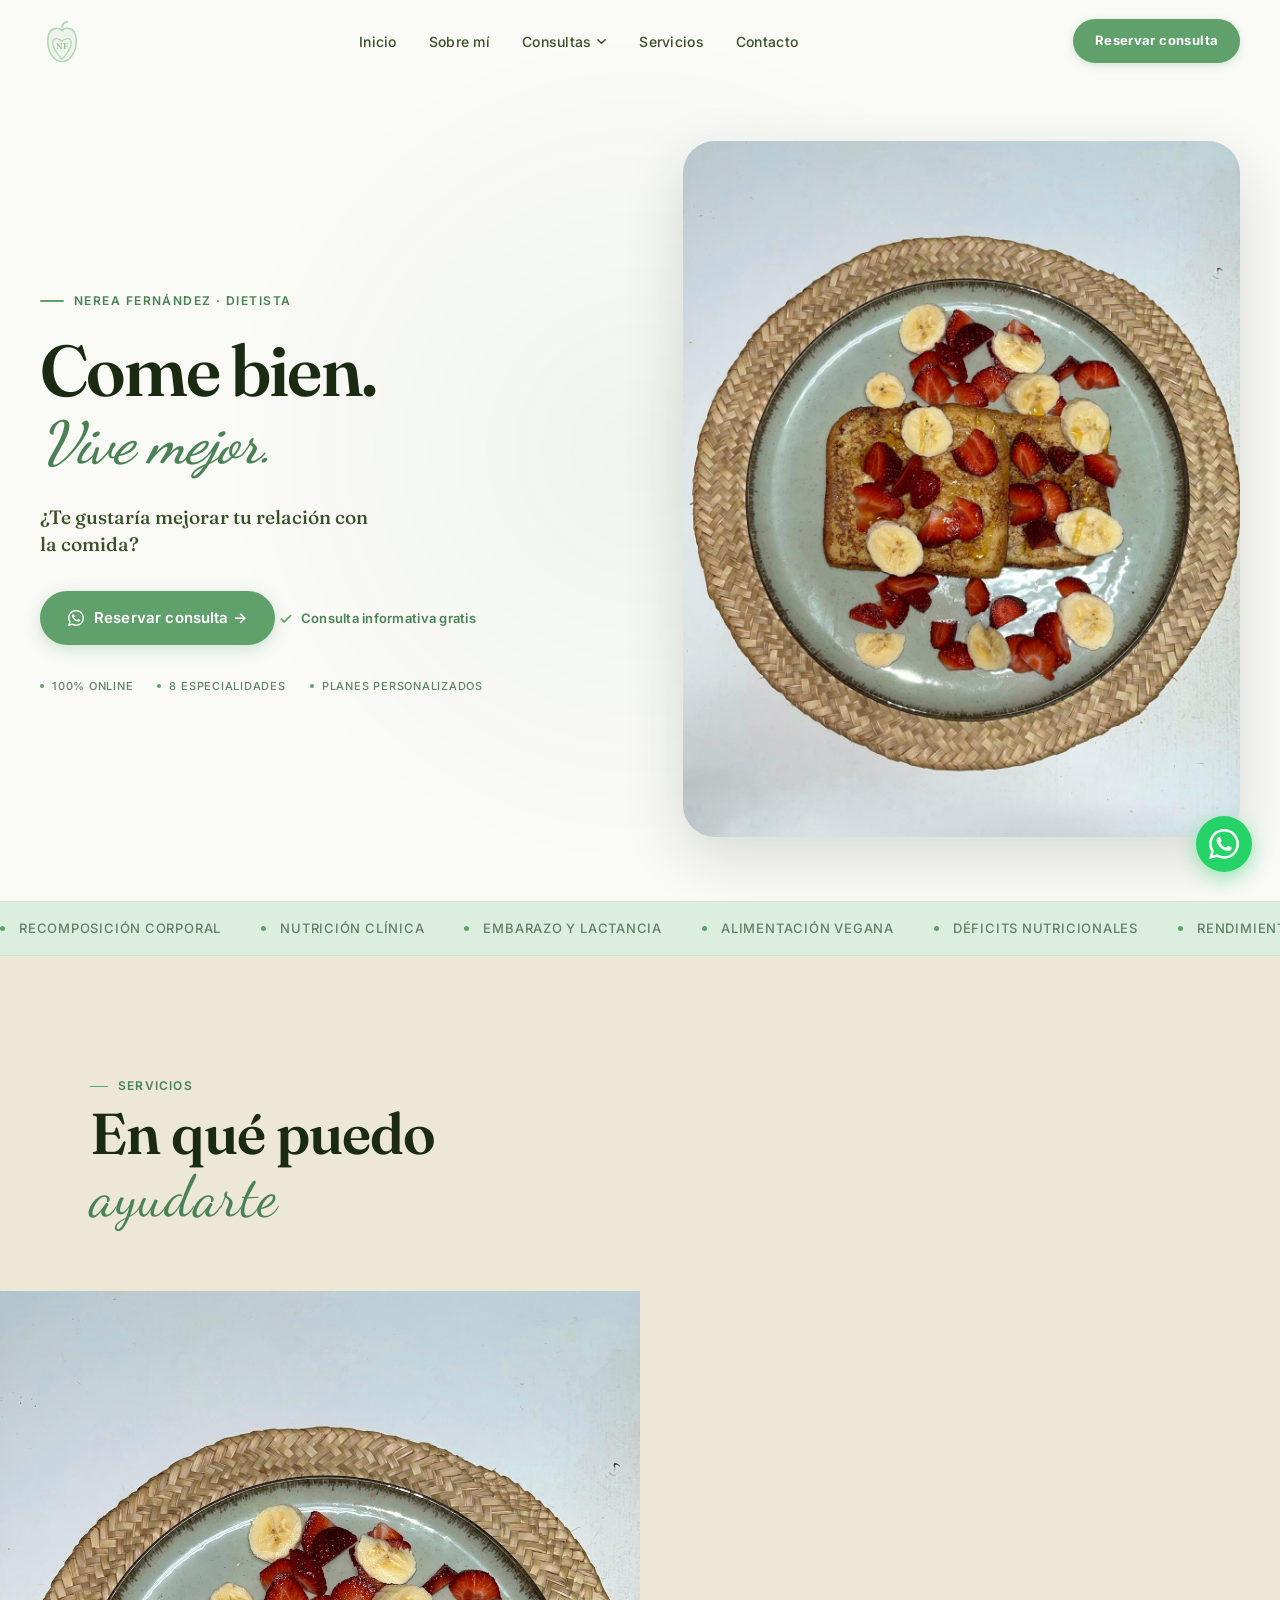
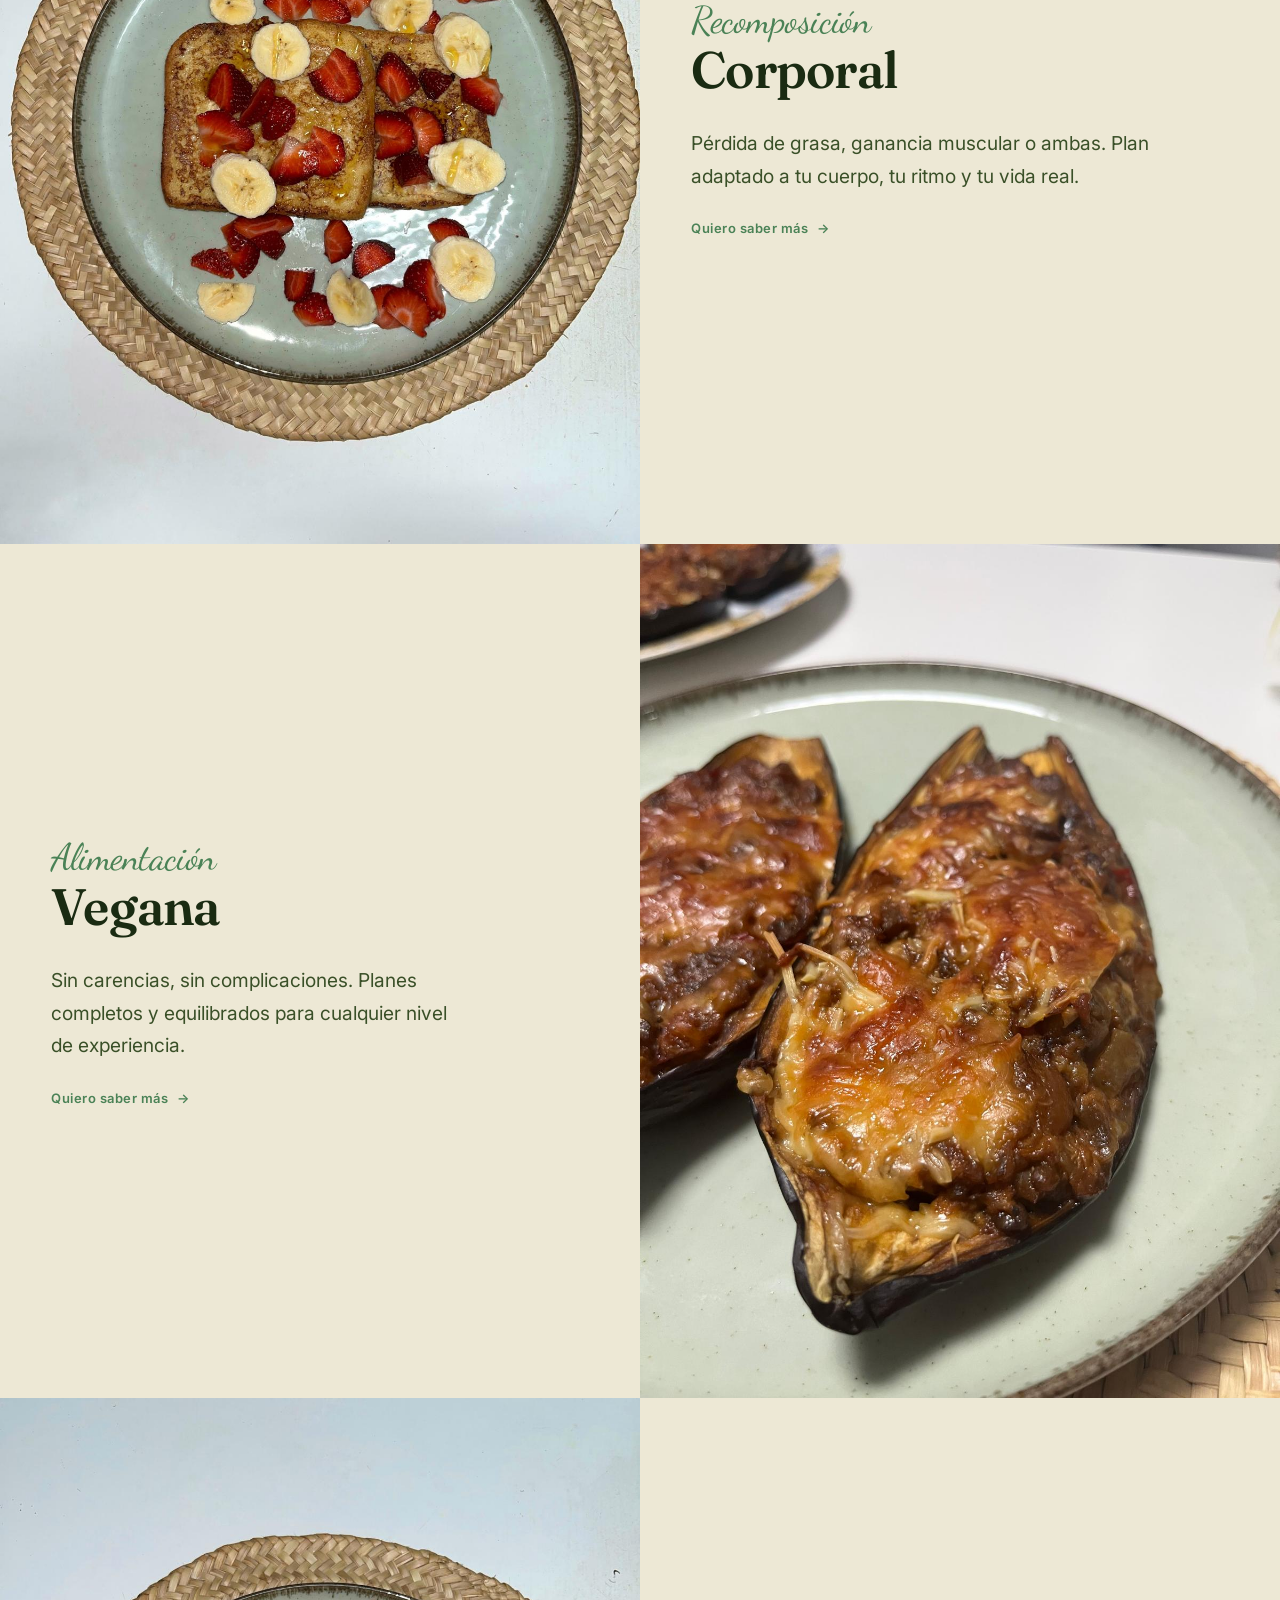
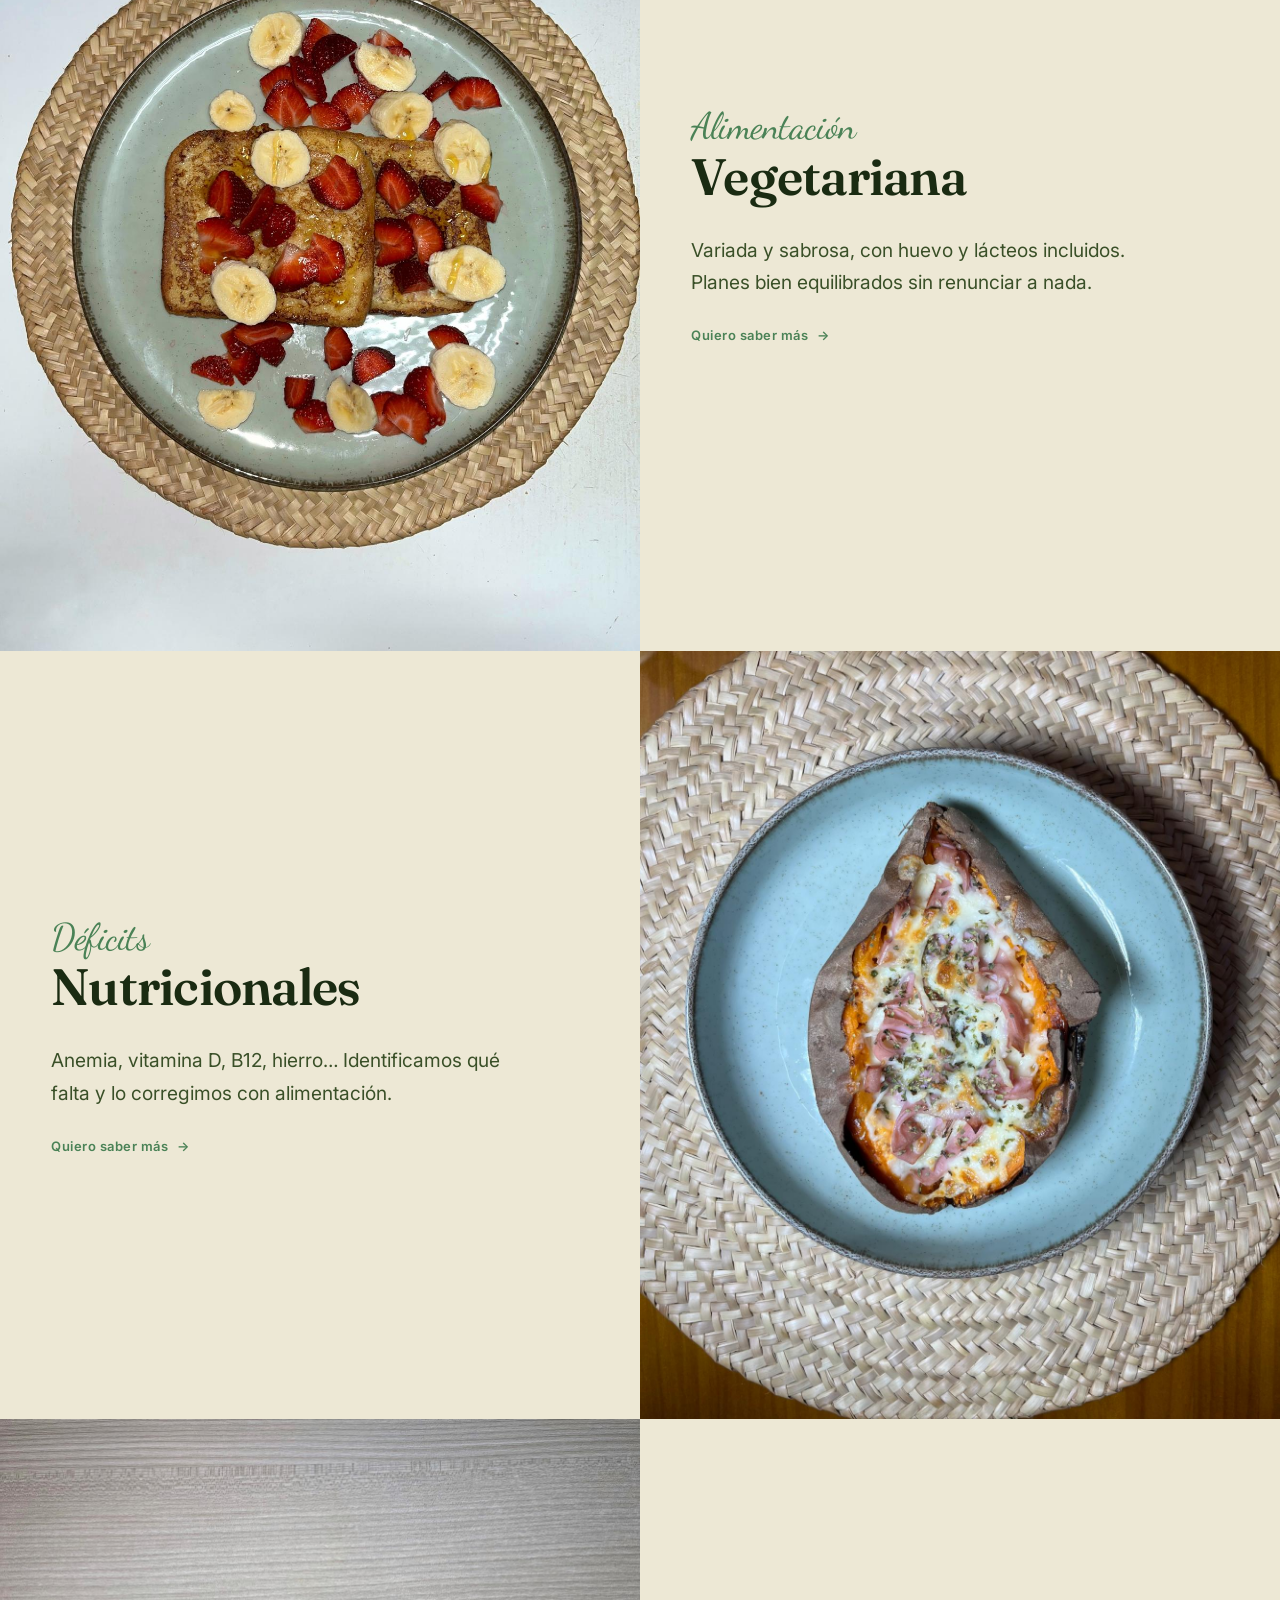
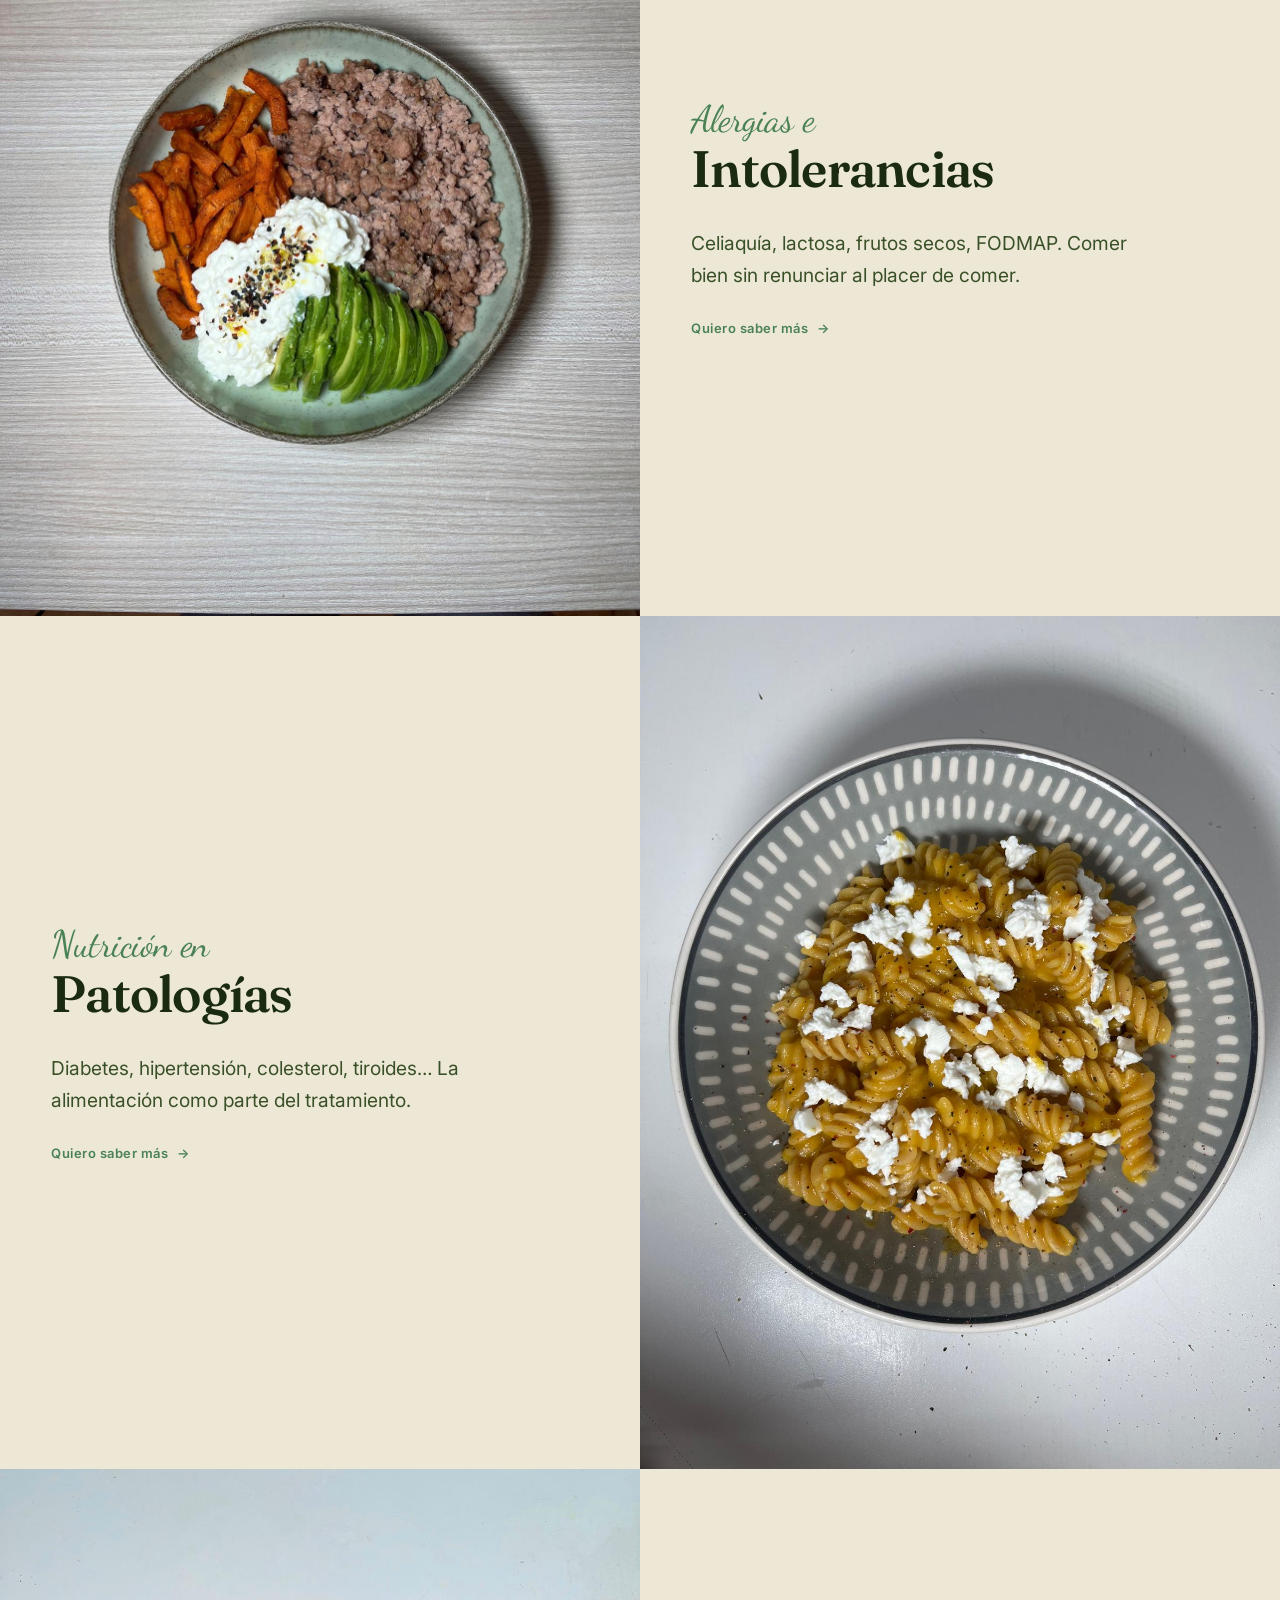
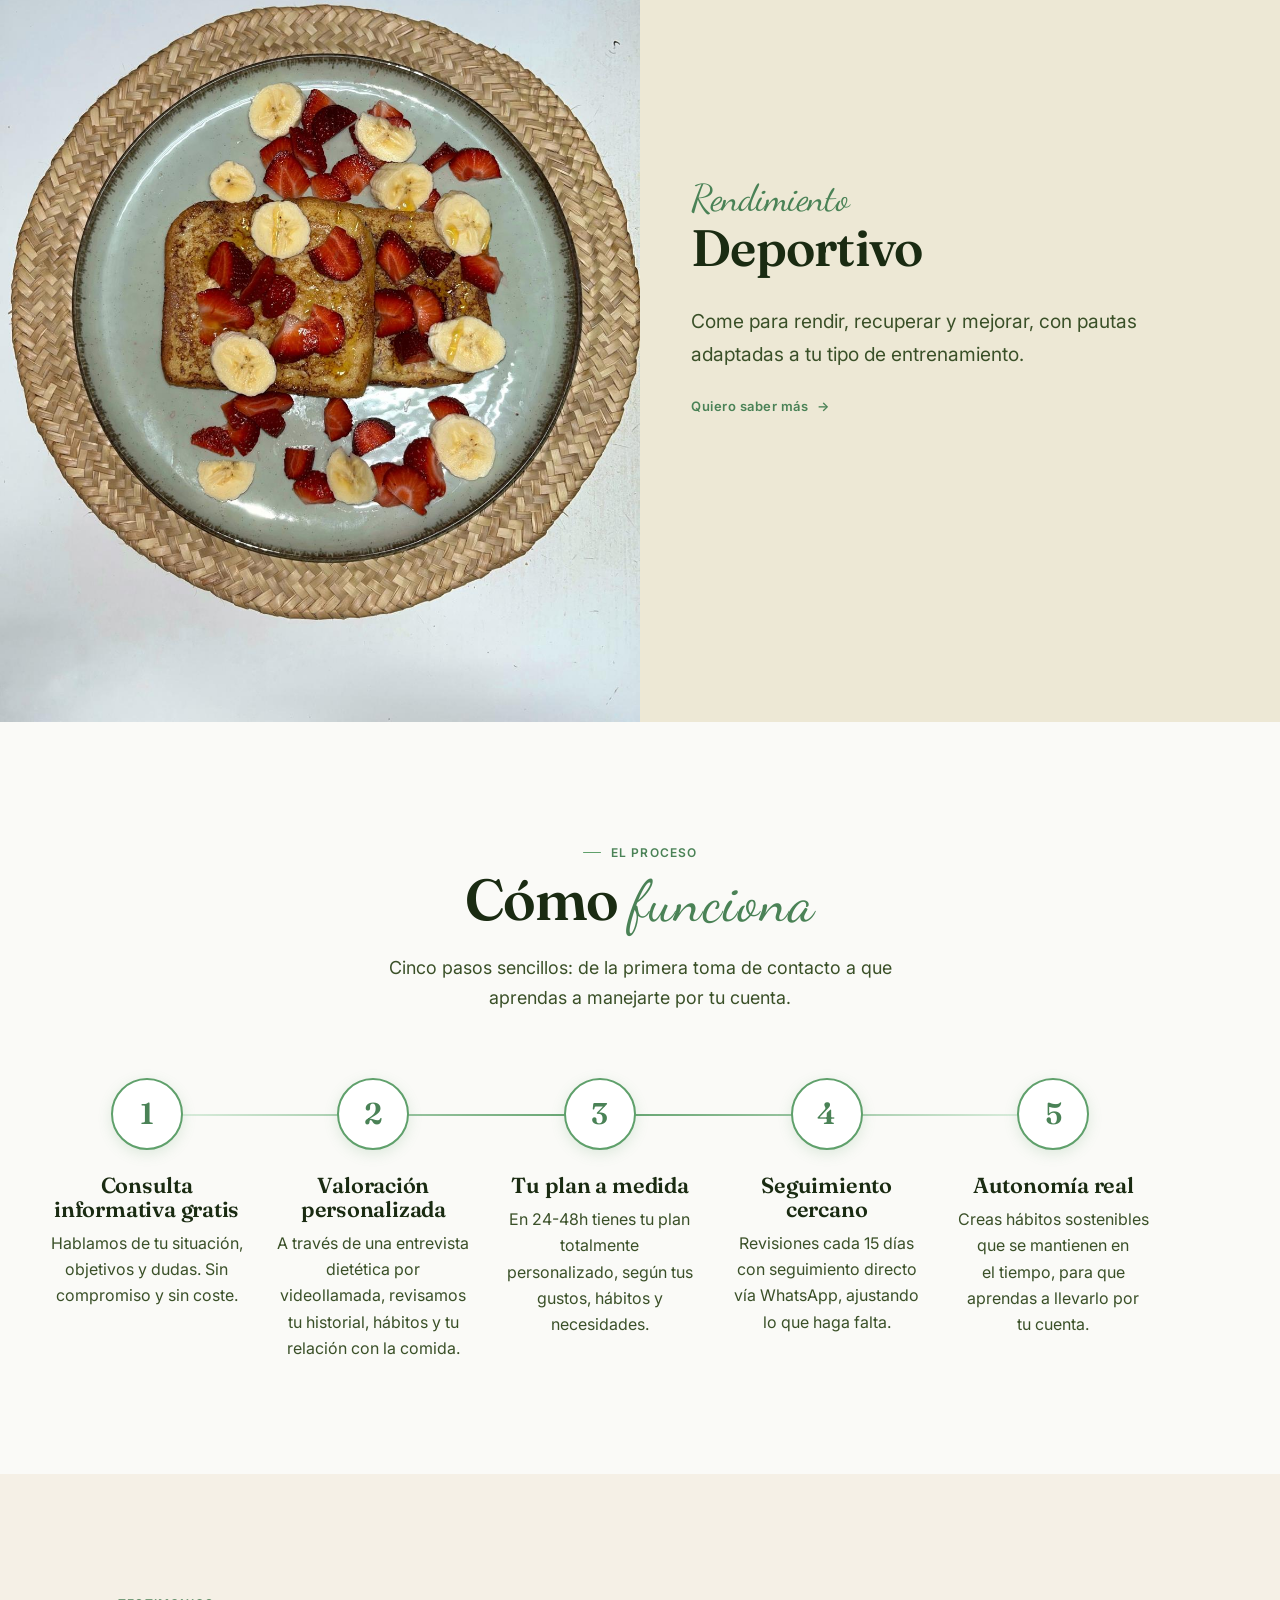
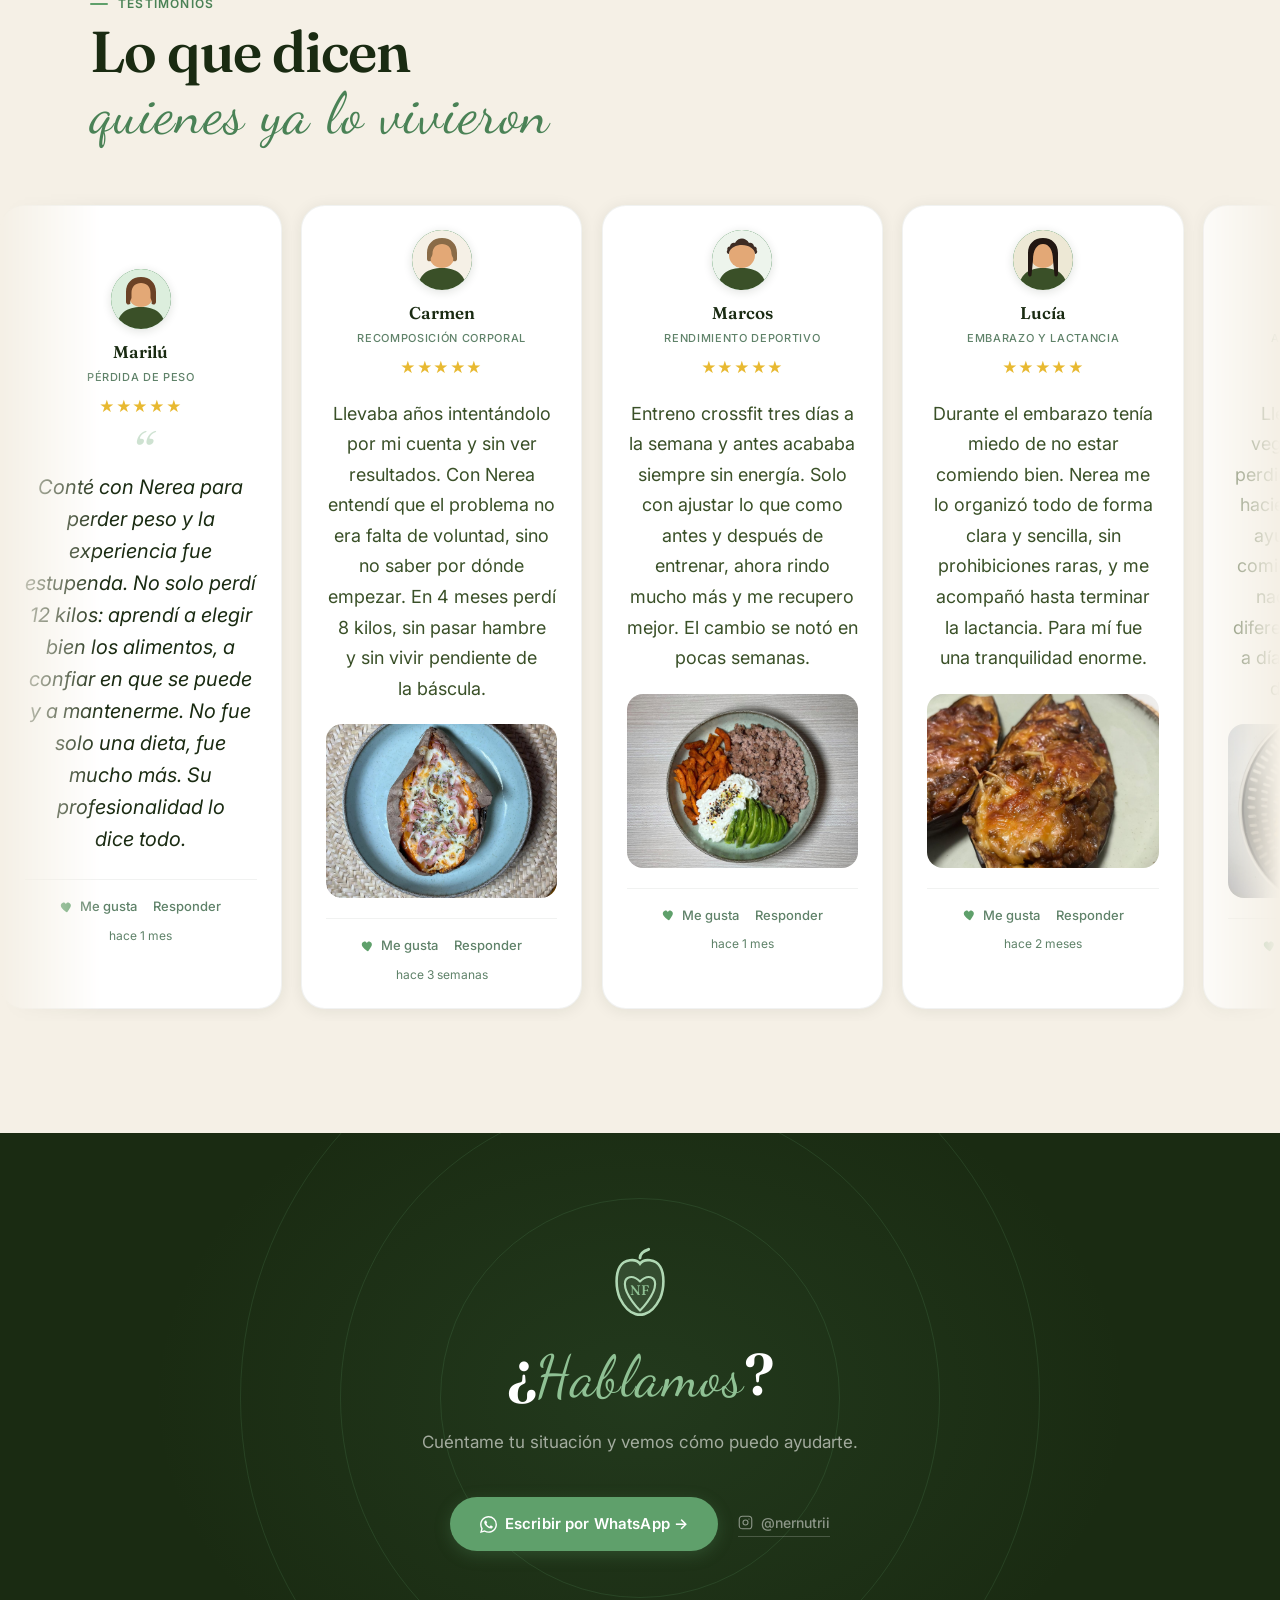
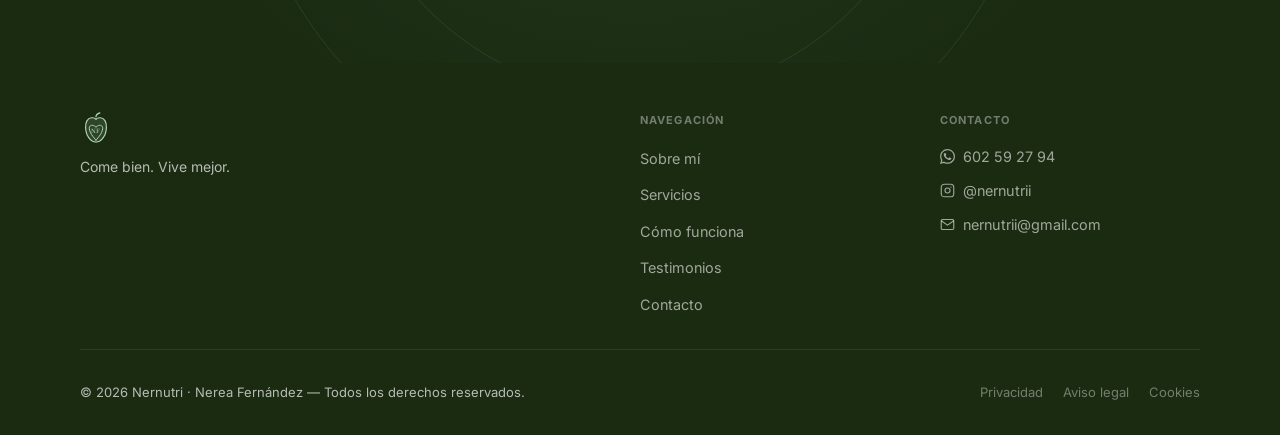
==== commit 3a698130: "Añadir sitemap, robots.txt y datos estructurados para SEO Incluye sitemap.xml con las 7 páginas, rob" ====
--- a/index.html
+++ b/index.html
@@ -17,13 +17,42 @@
   <meta name="viewport" content="width=device-width, initial-scale=1.0">
   <meta name="description" content="Nerea Fernández — Dietista. Nutrición personalizada: recomposición corporal, patologías, alimentación vegana, rendimiento deportivo y mucho más.">
   <meta name="theme-color" content="#FAFAF7">
+  <meta name="google-site-verification" content="PpX7-yRXwscmHj3QZmT_xX2Mhnzq31F-UsUyJwQMacc" />
 
   <!-- Open Graph -->
   <meta property="og:title" content="Nernutri · Nerea Fernández · Dietista">
   <meta property="og:description" content="Nutrición personalizada con Nerea Fernández. Planes reales para personas reales.">
   <meta property="og:type" content="website">
+  <meta property="og:url" content="https://nernutri.es/">
+  <meta property="og:image" content="https://nernutri.es/assets/img/logo-512.png">
+  <link rel="canonical" href="https://nernutri.es/">
 
   <title>Nernutri · Nerea Fernández · Dietista</title>
+
+  <!-- Datos estructurados -->
+  <script type="application/ld+json">
+  {
+    "@context": "https://schema.org",
+    "@type": "MedicalBusiness",
+    "name": "Nernutri",
+    "alternateName": "Nernutri - Nerea Fernández, Dietista",
+    "description": "Nutrición personalizada online con Nerea Fernández: recomposición corporal, patologías, alimentación vegana y vegetariana, rendimiento deportivo y más.",
+    "url": "https://nernutri.es/",
+    "image": "https://nernutri.es/assets/img/logo-512.png",
+    "logo": "https://nernutri.es/assets/img/logo-512.png",
+    "telephone": "+34602592794",
+    "email": "nernutrii@gmail.com",
+    "founder": {
+      "@type": "Person",
+      "name": "Nerea Fernández",
+      "jobTitle": "Dietista"
+    },
+    "areaServed": "ES",
+    "sameAs": [
+      "https://instagram.com/nernutrii"
+    ]
+  }
+  </script>
 
   <!-- Fonts -->
   <link rel="preconnect" href="https://fonts.googleapis.com">
@@ -33,7 +62,7 @@
   <link rel="stylesheet" href="styles.css?v=20260623e">
 
   <!-- Favicon SVG inline (manzana NF) -->
-  <link rel="icon" href="data:image/svg+xml,<svg xmlns='http://www.w3.org/2000/svg' viewBox='0 0 40 50' fill='none'><rect width='40' height='50' rx='9' fill='%231A2B12'/><path d='M20 9C20 6 23 4 26 3' stroke='%238FC194' stroke-width='2.5' stroke-linecap='round'/><path d='M20 13C17 9 9 10 6 15C3 20 3 30 6 37C9 43 13 47 17 48C19 48.5 21 48.5 23 48C27 47 31 43 34 37C37 30 37 20 34 15C31 10 23 9 20 13Z' stroke='%238FC194' stroke-width='2.2' fill='none'/><path d='M20 45.5C20 45.5 9.5 35 9.5 27C9.5 22.3 14.5 20 20 25.3C25.5 20 30.5 22.3 30.5 27C30.5 35 20 45.5 20 45.5Z' stroke='%238FC194' stroke-width='1.8' stroke-linecap='round' stroke-linejoin='round'/><text x='20' y='35' font-family='Georgia,serif' font-weight='600' font-size='11' fill='%238FC194' text-anchor='middle'>NF</text></svg>">
+  <link rel="icon" href="data:image/svg+xml,<svg xmlns='http://www.w3.org/2000/svg' viewBox='0 0 40 50' fill='none'><path d='M20 9C20 6 23 4 26 3' stroke='%237CB889' stroke-width='2.6' stroke-linecap='round'/><path d='M20 13C17 9 9 10 6 15C3 20 3 30 6 37C9 43 13 47 17 48C19 48.5 21 48.5 23 48C27 47 31 43 34 37C37 30 37 20 34 15C31 10 23 9 20 13Z' stroke='%237CB889' stroke-width='2.6' fill='none'/><path d='M20 45.5C20 45.5 9.5 35 9.5 27C9.5 22.3 14.5 20 20 25.3C25.5 20 30.5 22.3 30.5 27C30.5 35 20 45.5 20 45.5Z' stroke='%237CB889' stroke-width='2.4' stroke-linecap='round' stroke-linejoin='round'/><text x='20' y='34.5' font-family='Georgia,serif' font-weight='700' font-size='10.5' fill='%235FA06B' text-anchor='middle'>NF</text></svg>">
 </head>
 <body>
 
@@ -48,7 +77,7 @@
 ═══════════════════════════════════════════ -->
 <nav class="nav" id="nav" role="navigation" aria-label="Navegación principal">
   <div class="nav-inner">
-  <a href="#inicio" class="nav-logo" aria-label="Nernutri — Inicio">
+  <a href="/" class="nav-logo" aria-label="Nernutri — Inicio">
     <svg class="nav-logo-icon" viewBox="0 0 40 50" fill="none" xmlns="http://www.w3.org/2000/svg" aria-hidden="true">
       <path d="M20 9C20 6 23 4 26 3" stroke="#B0D8B4" stroke-width="2" stroke-linecap="round"/>
       <path d="M20 13C17 9 9 10 6 15C3 20 3 30 6 37C9 43 13 47 17 48C19 48.5 21 48.5 23 48C27 47 31 43 34 37C37 30 37 20 34 15C31 10 23 9 20 13Z" stroke="#B0D8B4" stroke-width="1.8" fill="rgba(176,216,180,.15)"/>
@@ -58,7 +87,7 @@
   </a>
 
   <ul class="nav-links" role="list">
-    <li><a href="#inicio">Inicio</a></li>
+    <li><a href="/">Inicio</a></li>
     <li><a href="sobre-mi">Sobre mí</a></li>
     <li class="nav-has-dropdown">
       <button class="nav-dropdown-trigger" aria-expanded="false" aria-haspopup="true">
@@ -88,7 +117,7 @@
 
 <!-- Mobile nav -->
 <div class="nav-mobile" id="nav-mobile" role="dialog" aria-label="Menú" aria-hidden="true">
-  <a href="#inicio" class="nav-mobile-link">Inicio</a>
+  <a href="/" class="nav-mobile-link">Inicio</a>
   <a href="sobre-mi" class="nav-mobile-link">Sobre mí</a>
   <a href="consulta-online" class="nav-mobile-link">Consulta Online</a>
   <a href="#servicios" class="nav-mobile-link">Servicios</a>
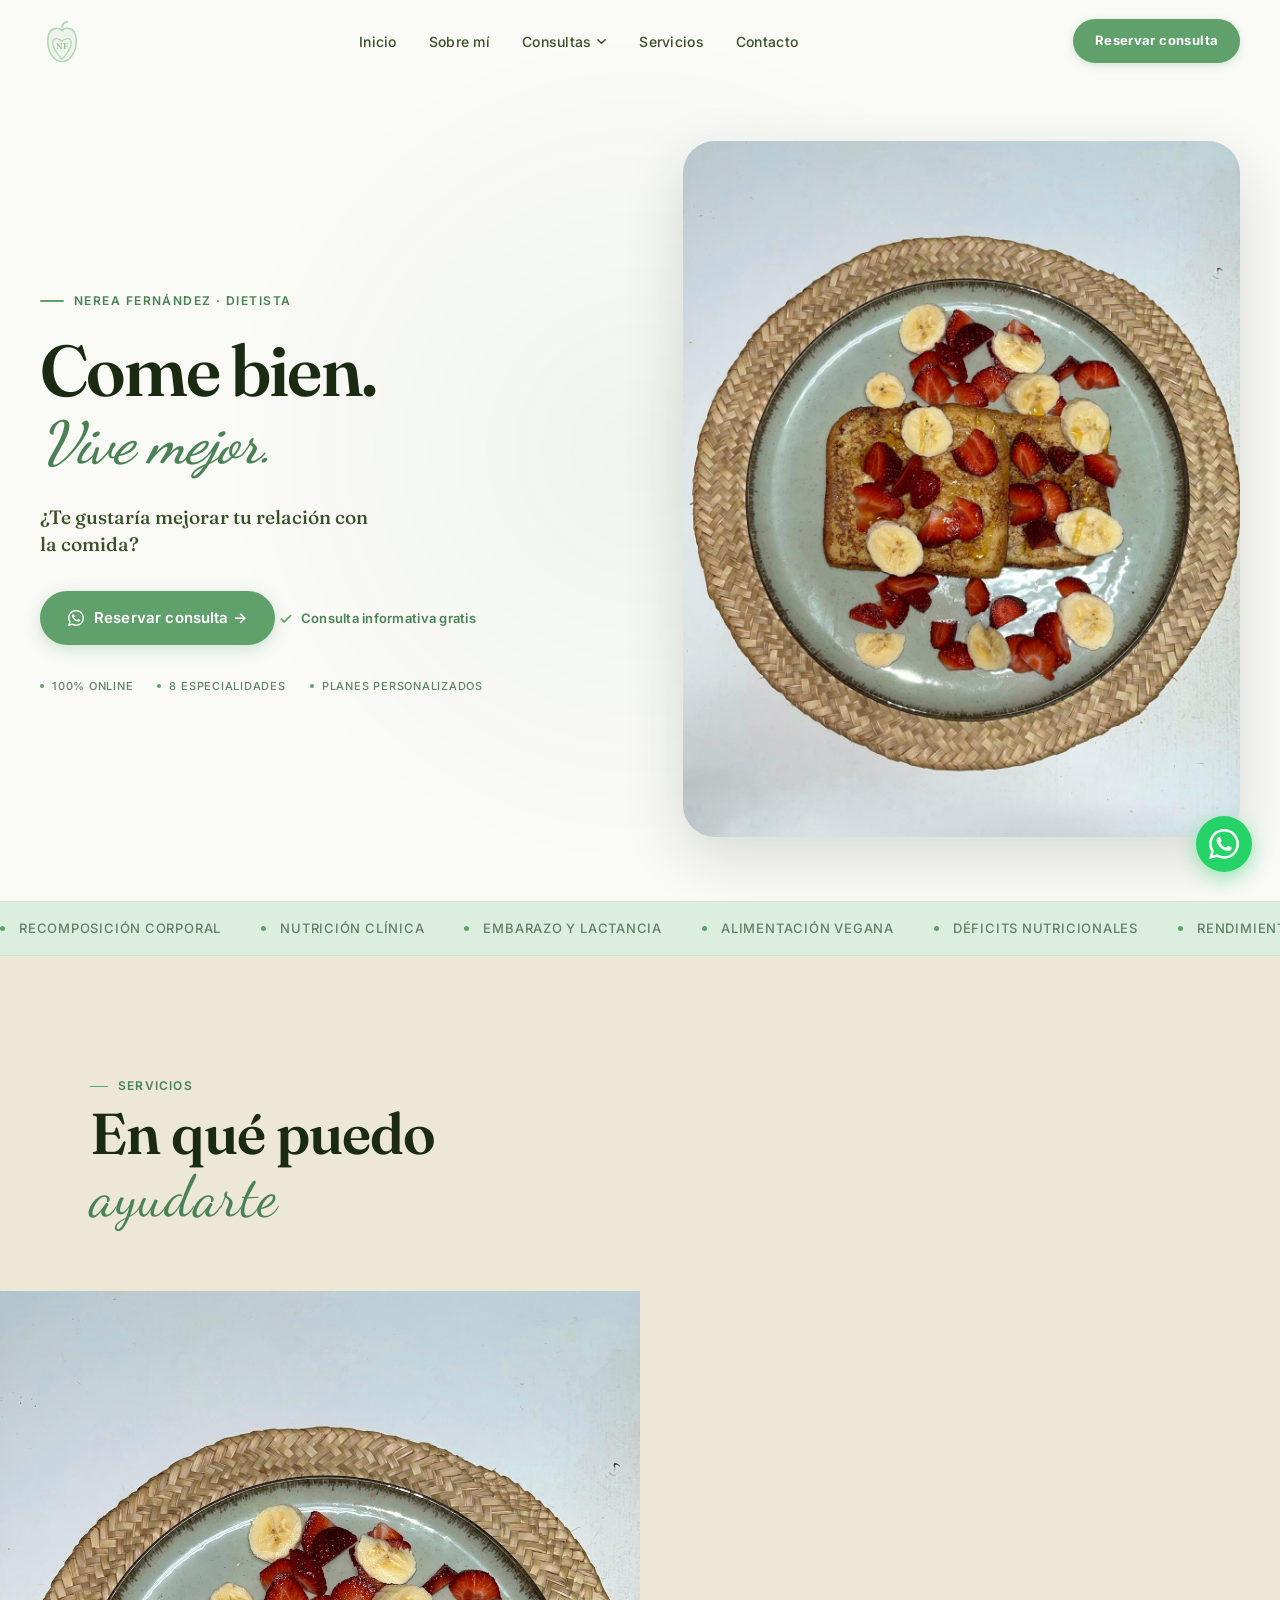
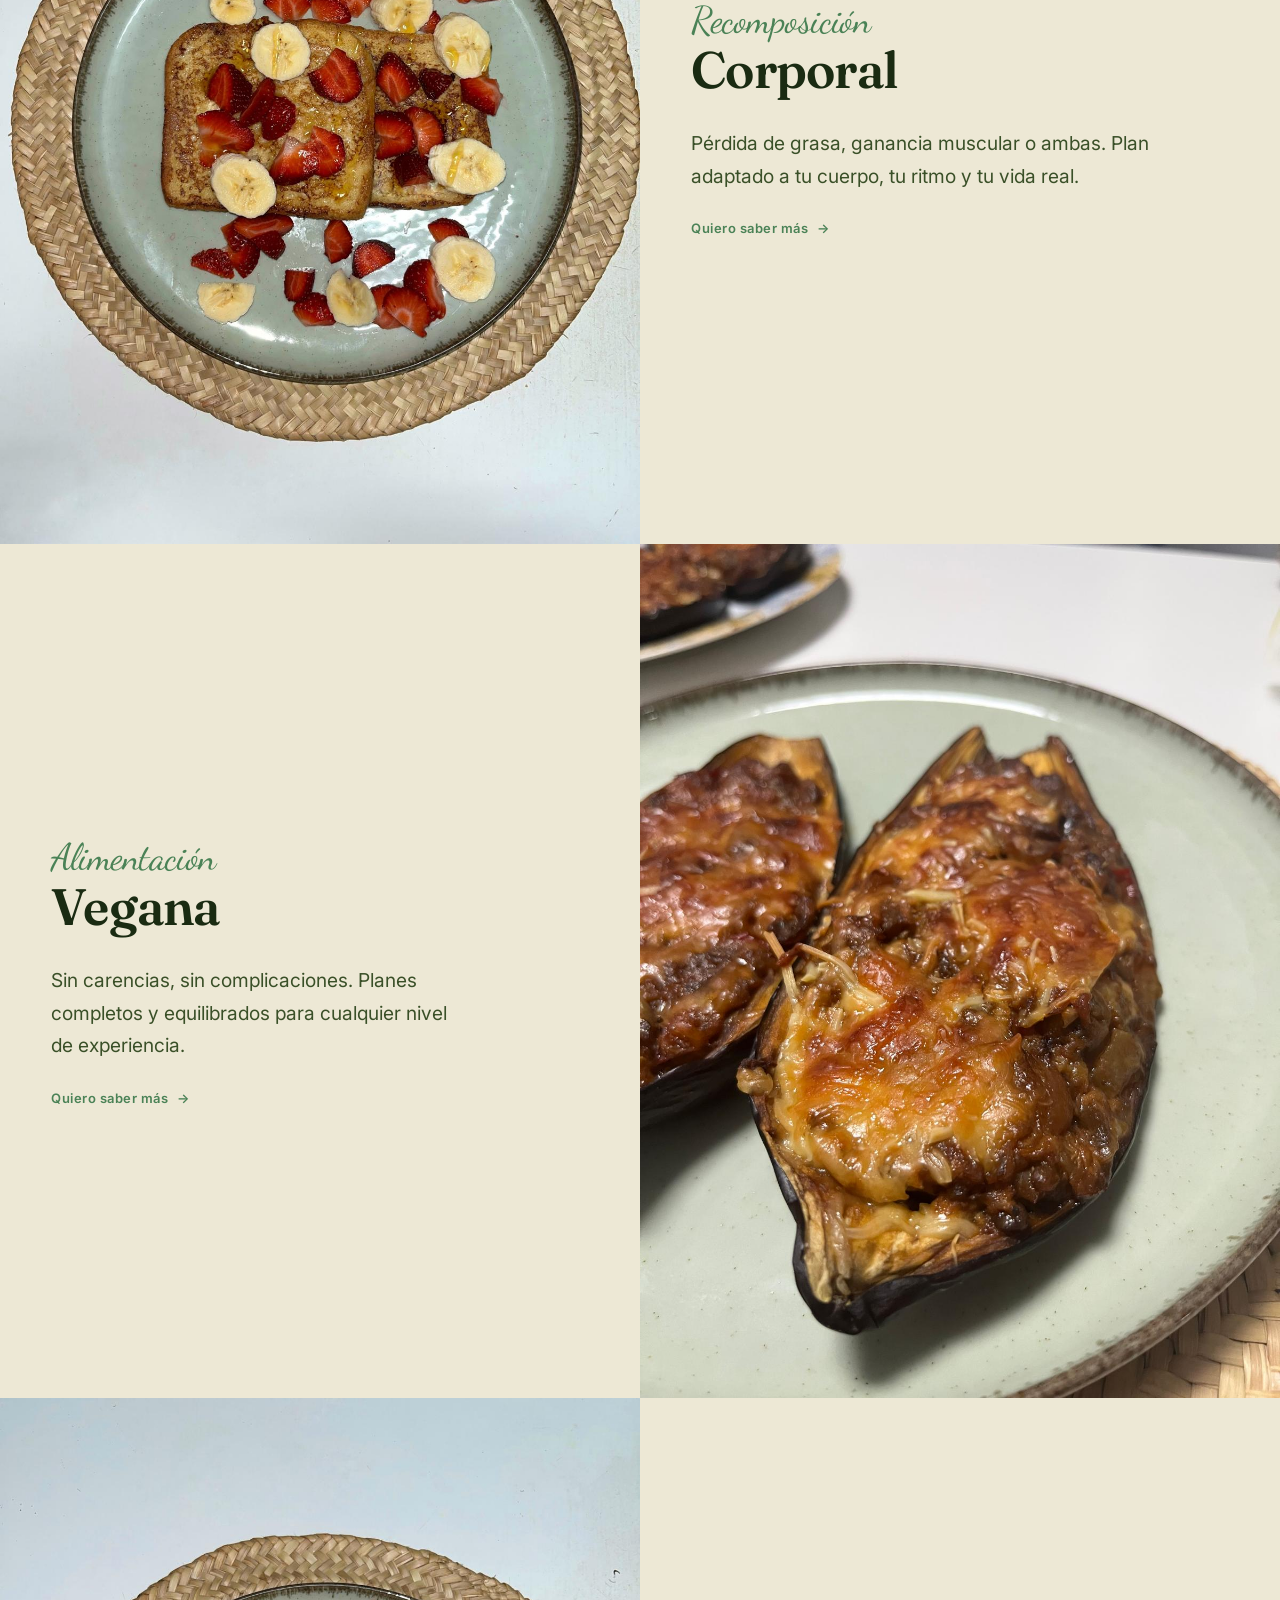
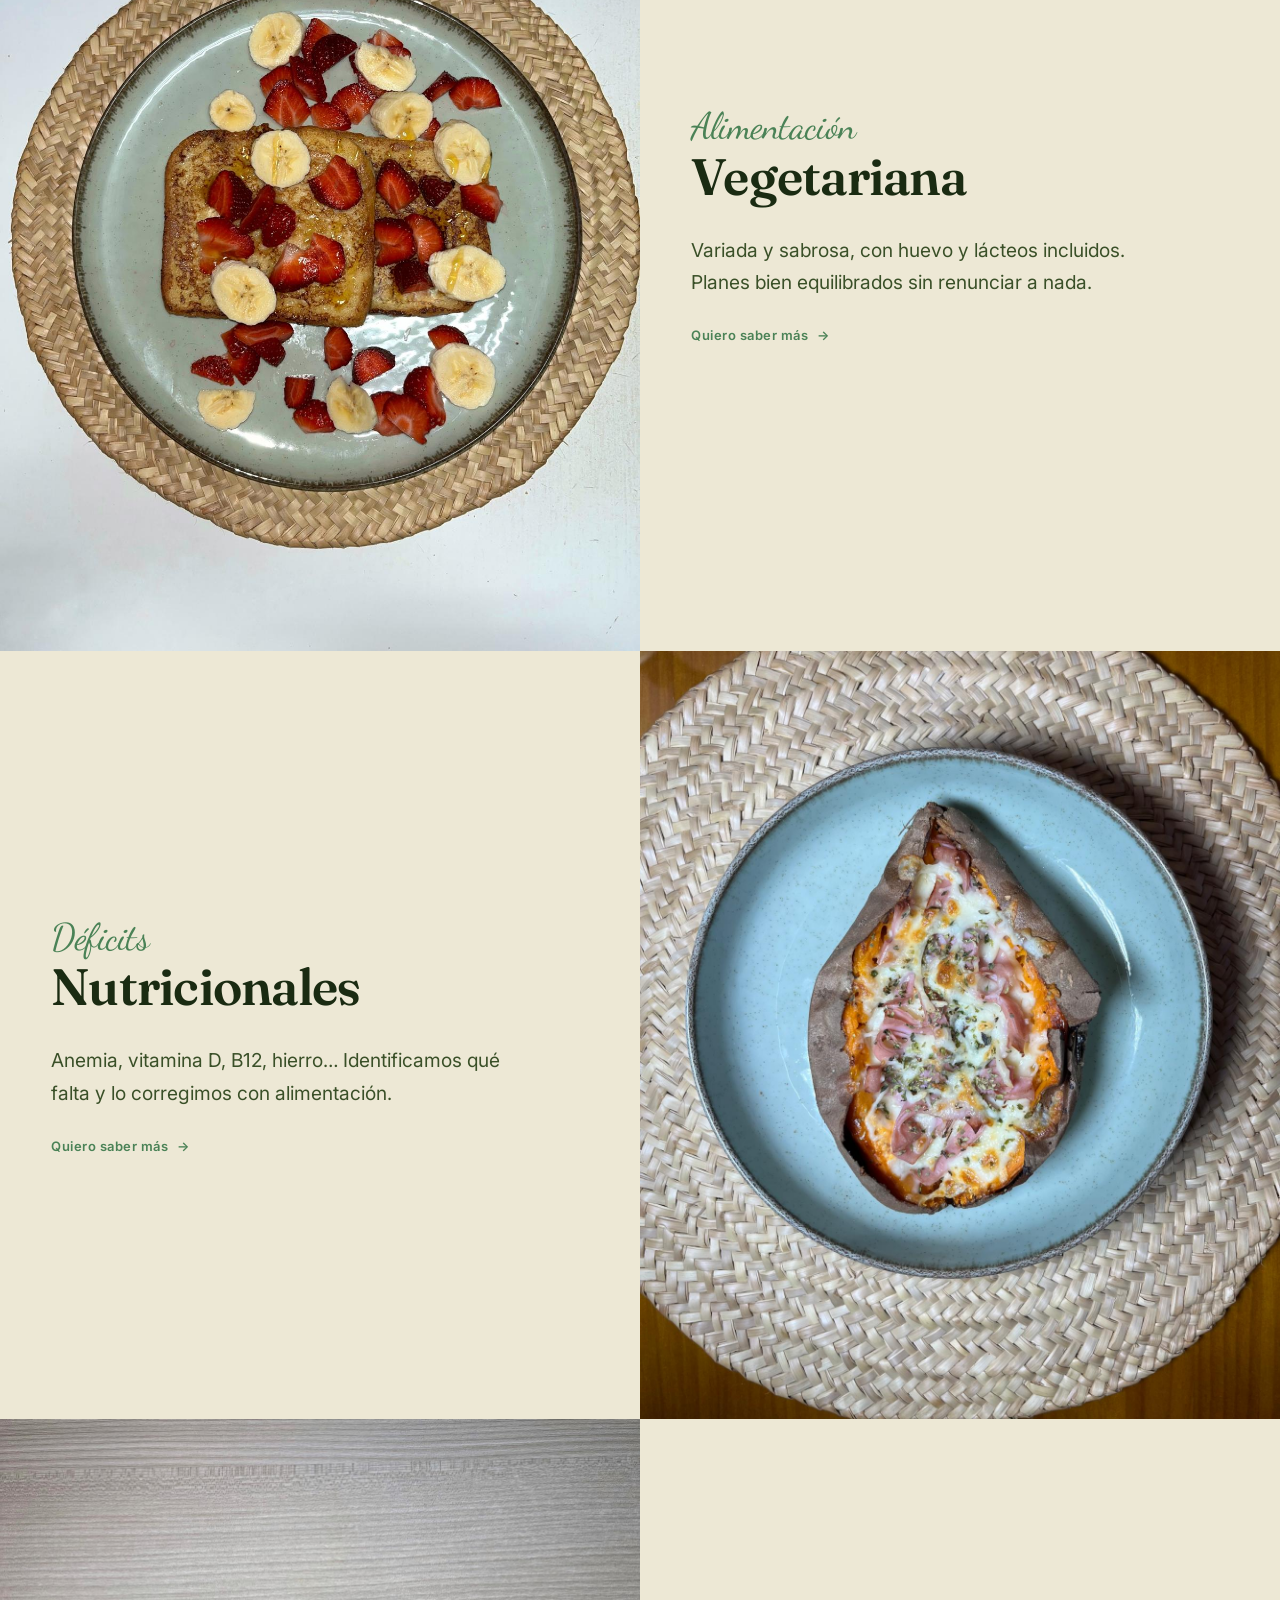
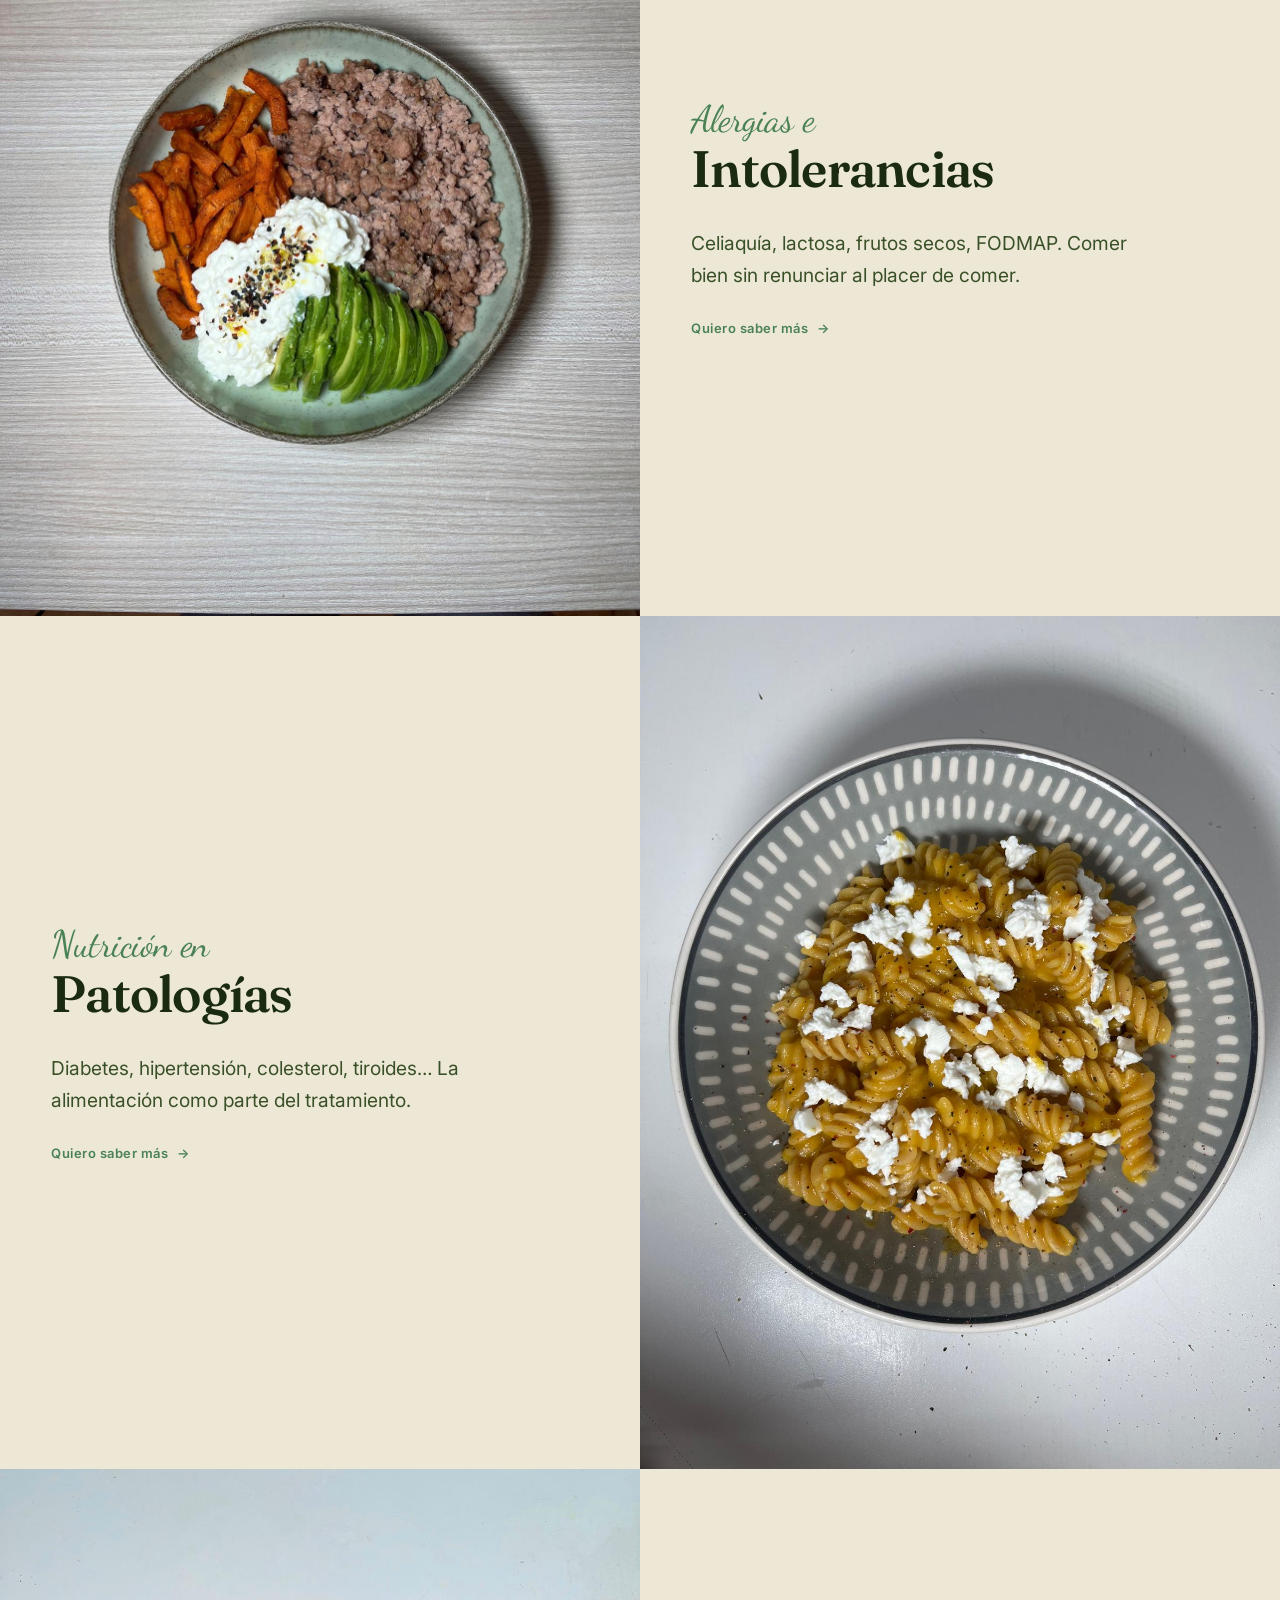
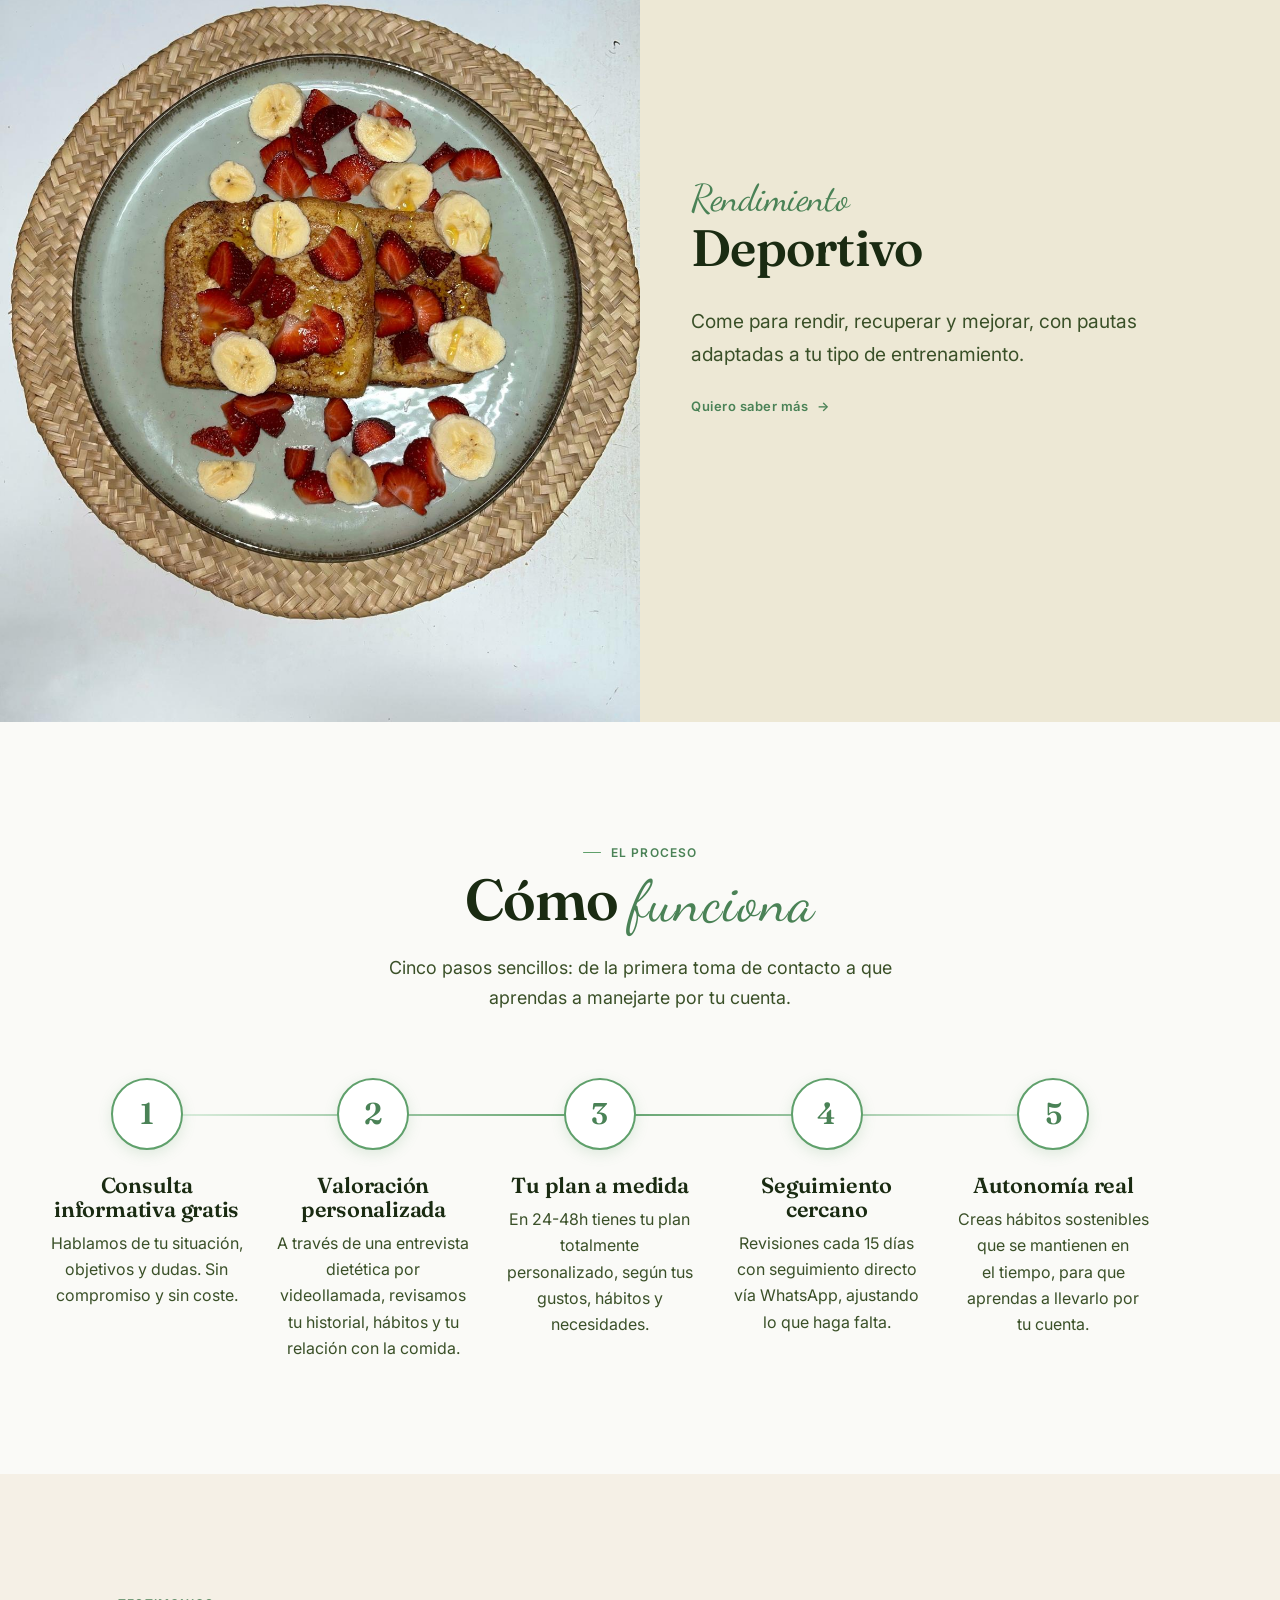
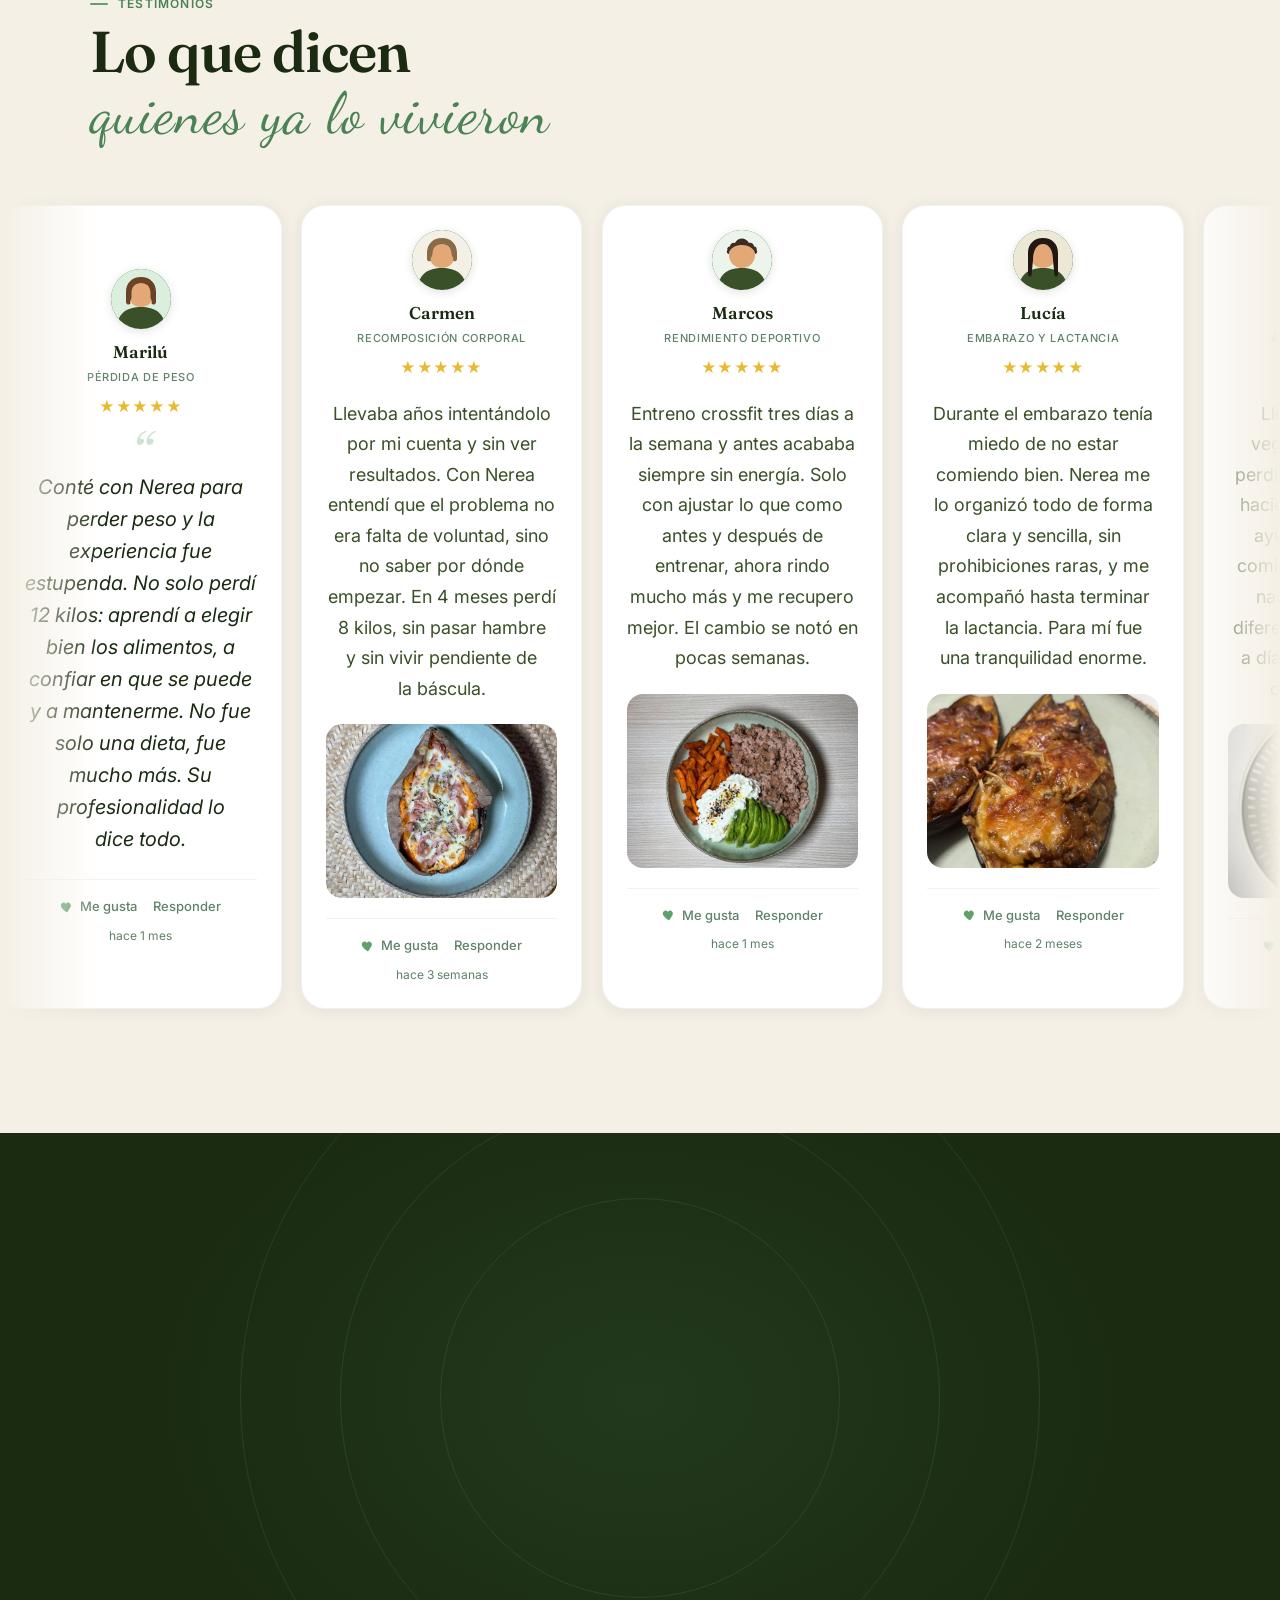
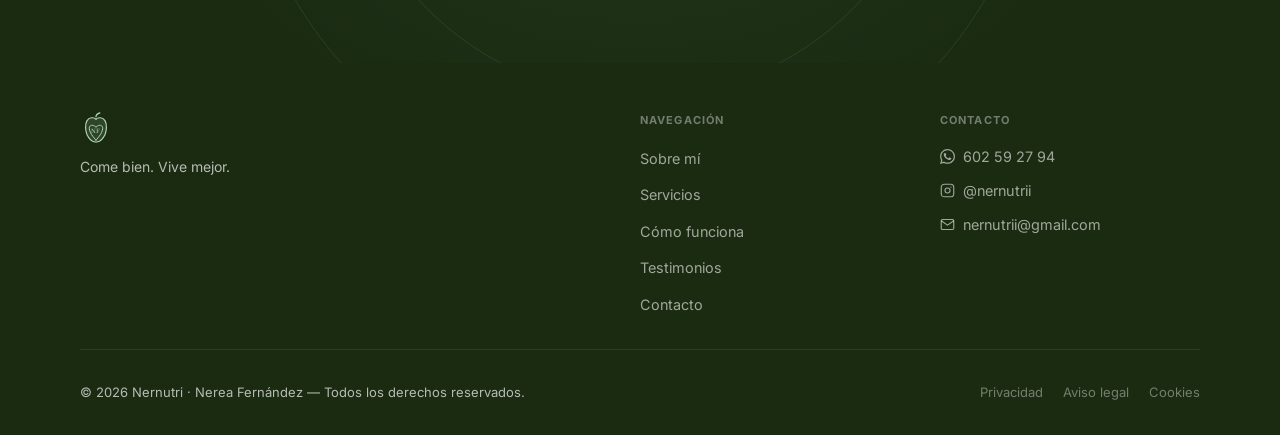
==== commit d722fd7a: "Quitar el # de la URL al navegar a secciones con ancla (Servicios, etc.) El scroll a las secciones (" ====
--- a/index.html
+++ b/index.html
@@ -13,6 +13,24 @@
 <html lang="es">
 <head>
   <script>(function(p){if(p.endsWith("/index.html")){location.replace(p.slice(0,-10)+location.search+location.hash);}else if(p.endsWith(".html")){location.replace(p.slice(0,-5)+location.search+location.hash);}})(location.pathname);</script>
+  <script>(function(){
+    function stripHash(){
+      if (location.hash && location.hash !== "#main") {
+        history.replaceState(null, "", location.pathname + location.search);
+      }
+    }
+    window.addEventListener("load", stripHash);
+    document.addEventListener("click", function(e){
+      var a = e.target.closest && e.target.closest("a[href]");
+      if (!a) return;
+      var m = a.getAttribute("href").match(/^\/?#([\w-]+)$/);
+      if (!m || m[1] === "main") return;
+      var el = document.getElementById(m[1]);
+      if (!el) return;
+      e.preventDefault();
+      el.scrollIntoView({behavior:"smooth", block:"start"});
+    });
+  })();</script>
   <meta charset="UTF-8">
   <meta name="viewport" content="width=device-width, initial-scale=1.0">
   <meta name="description" content="Nerea Fernández — Dietista. Nutrición personalizada: recomposición corporal, patologías, alimentación vegana, rendimiento deportivo y mucho más.">
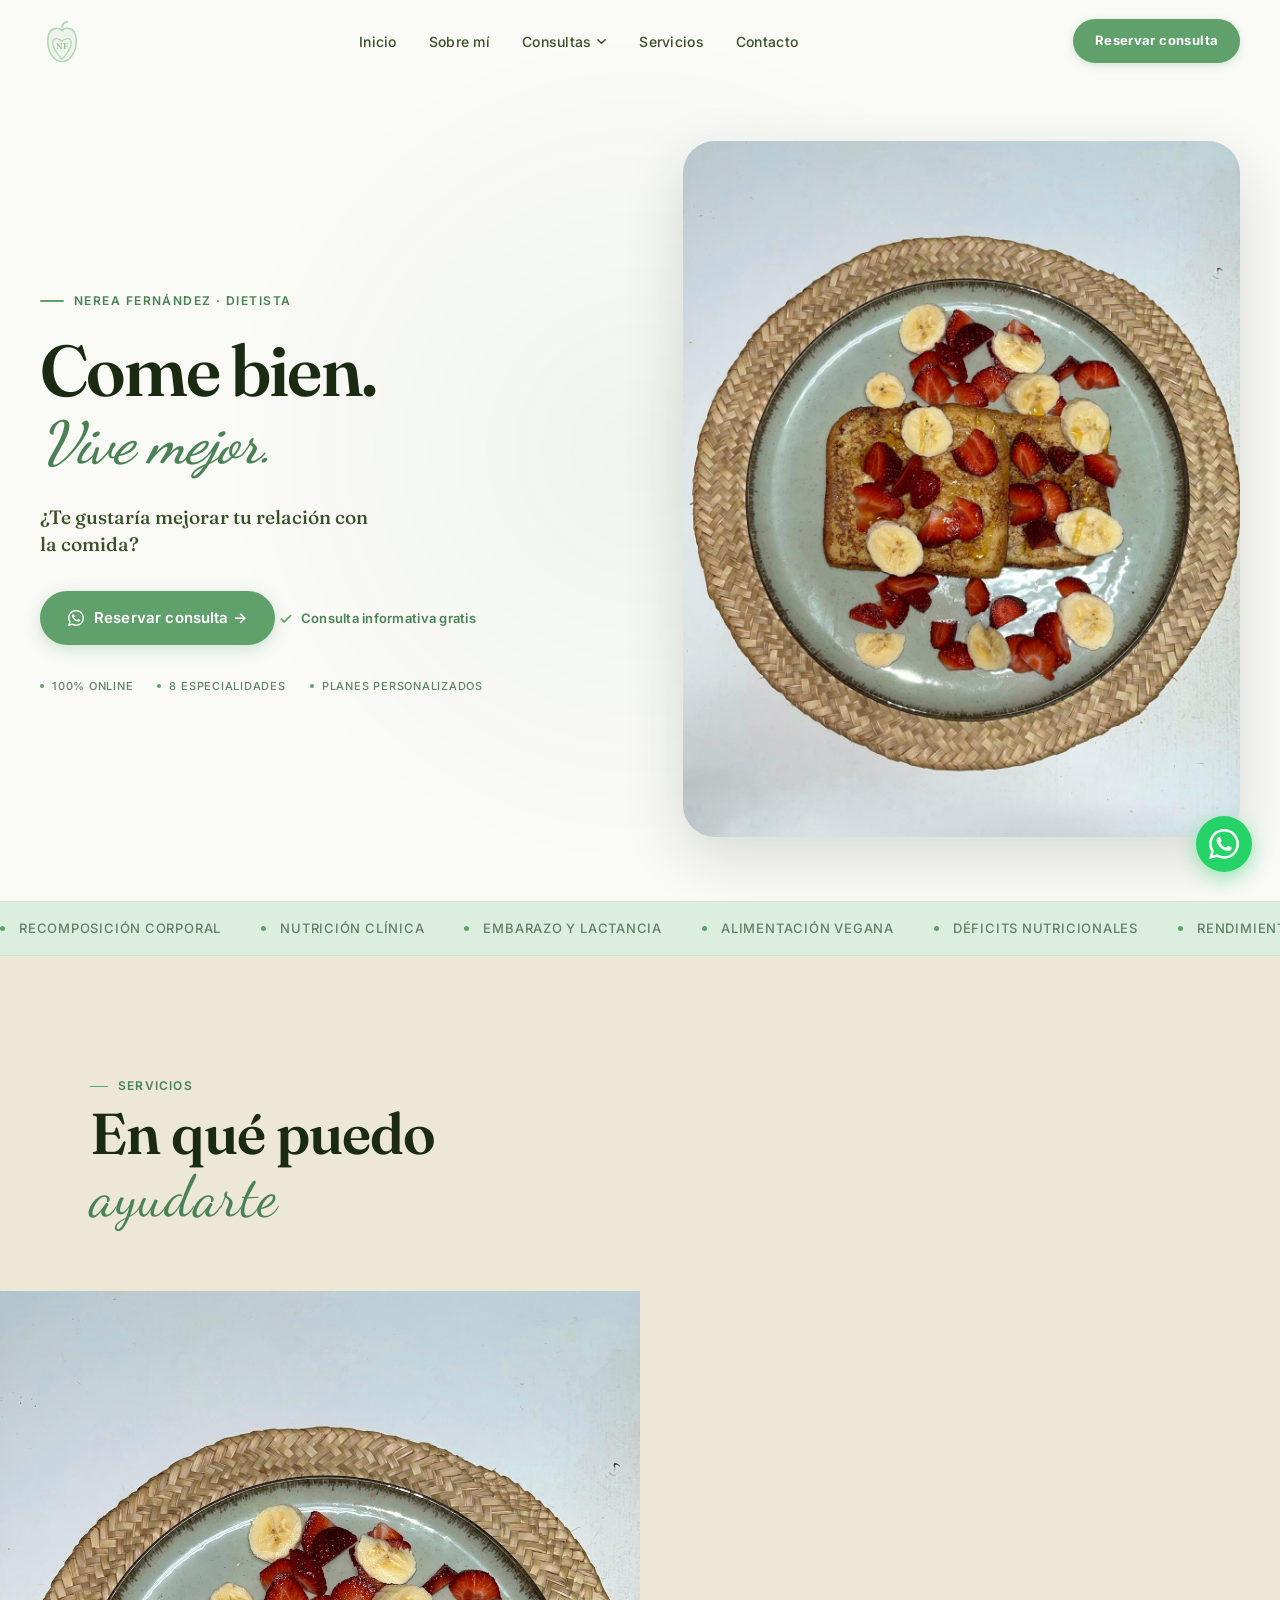
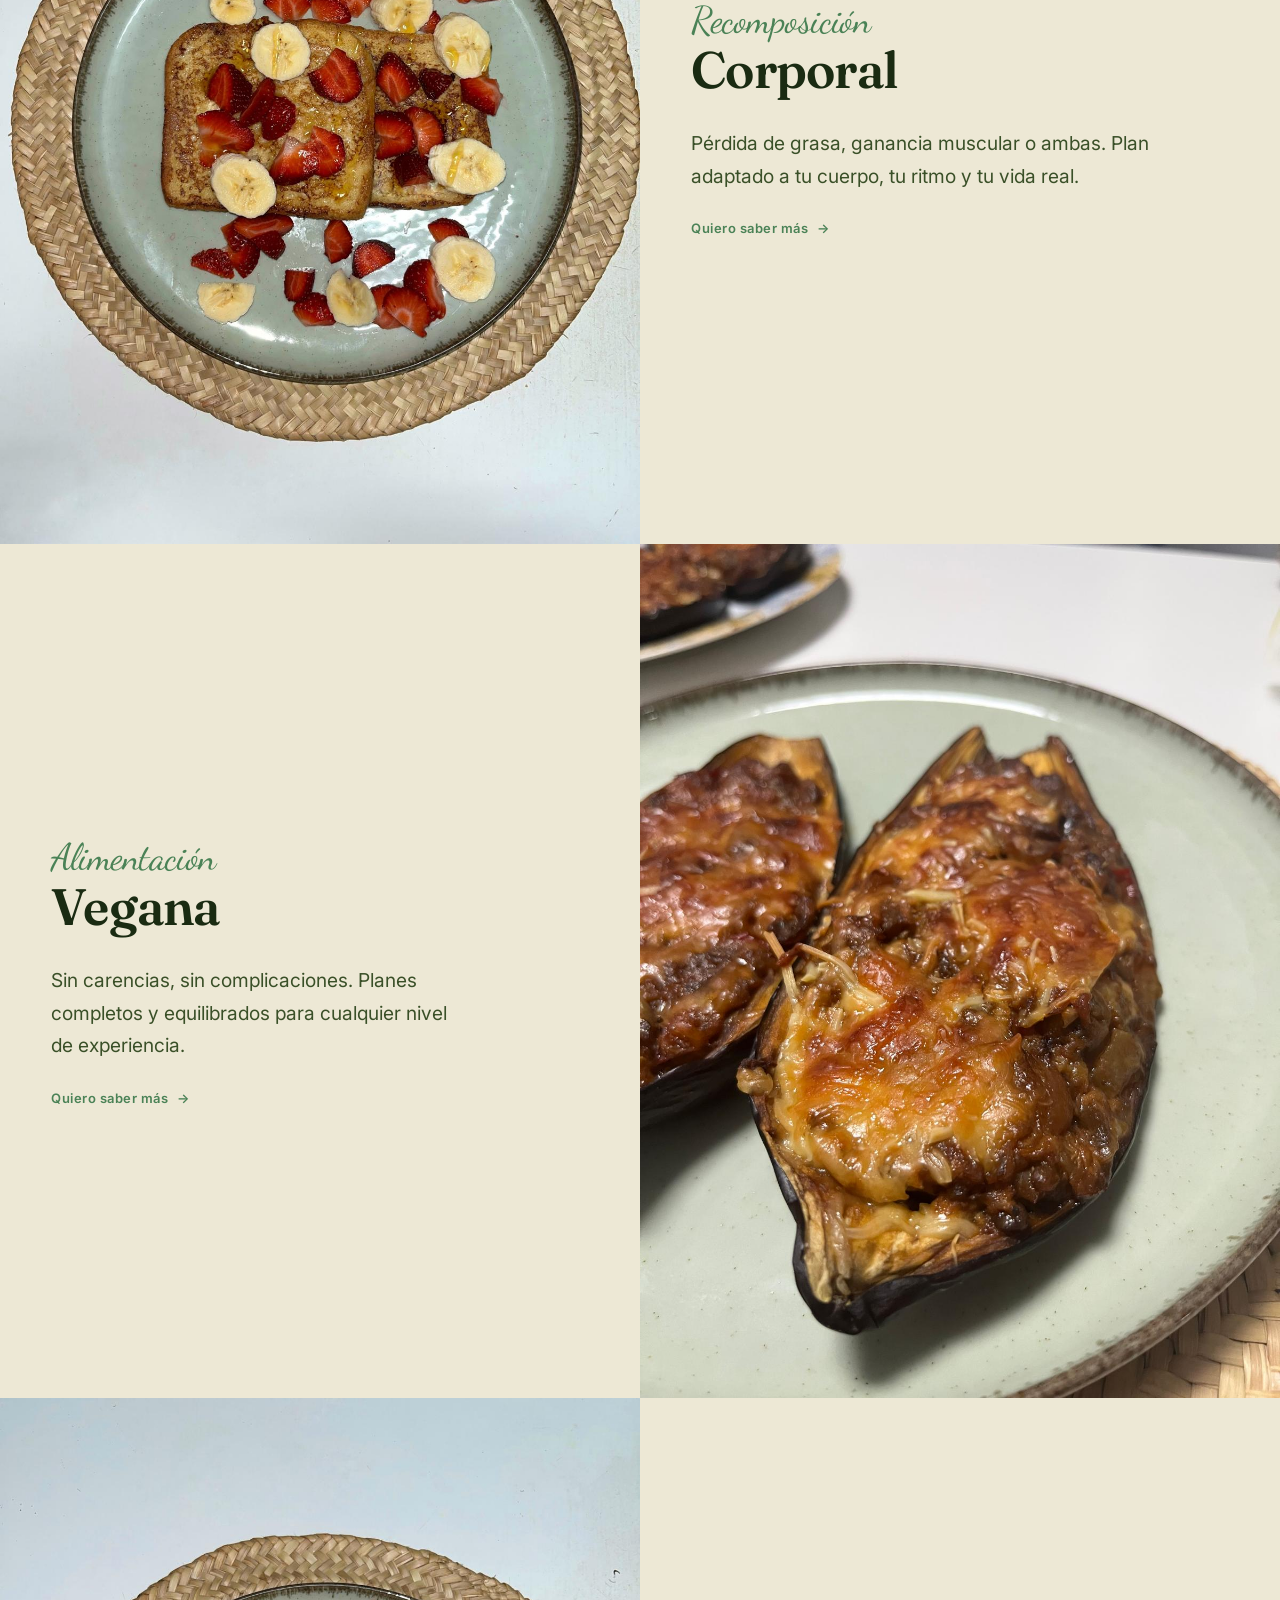
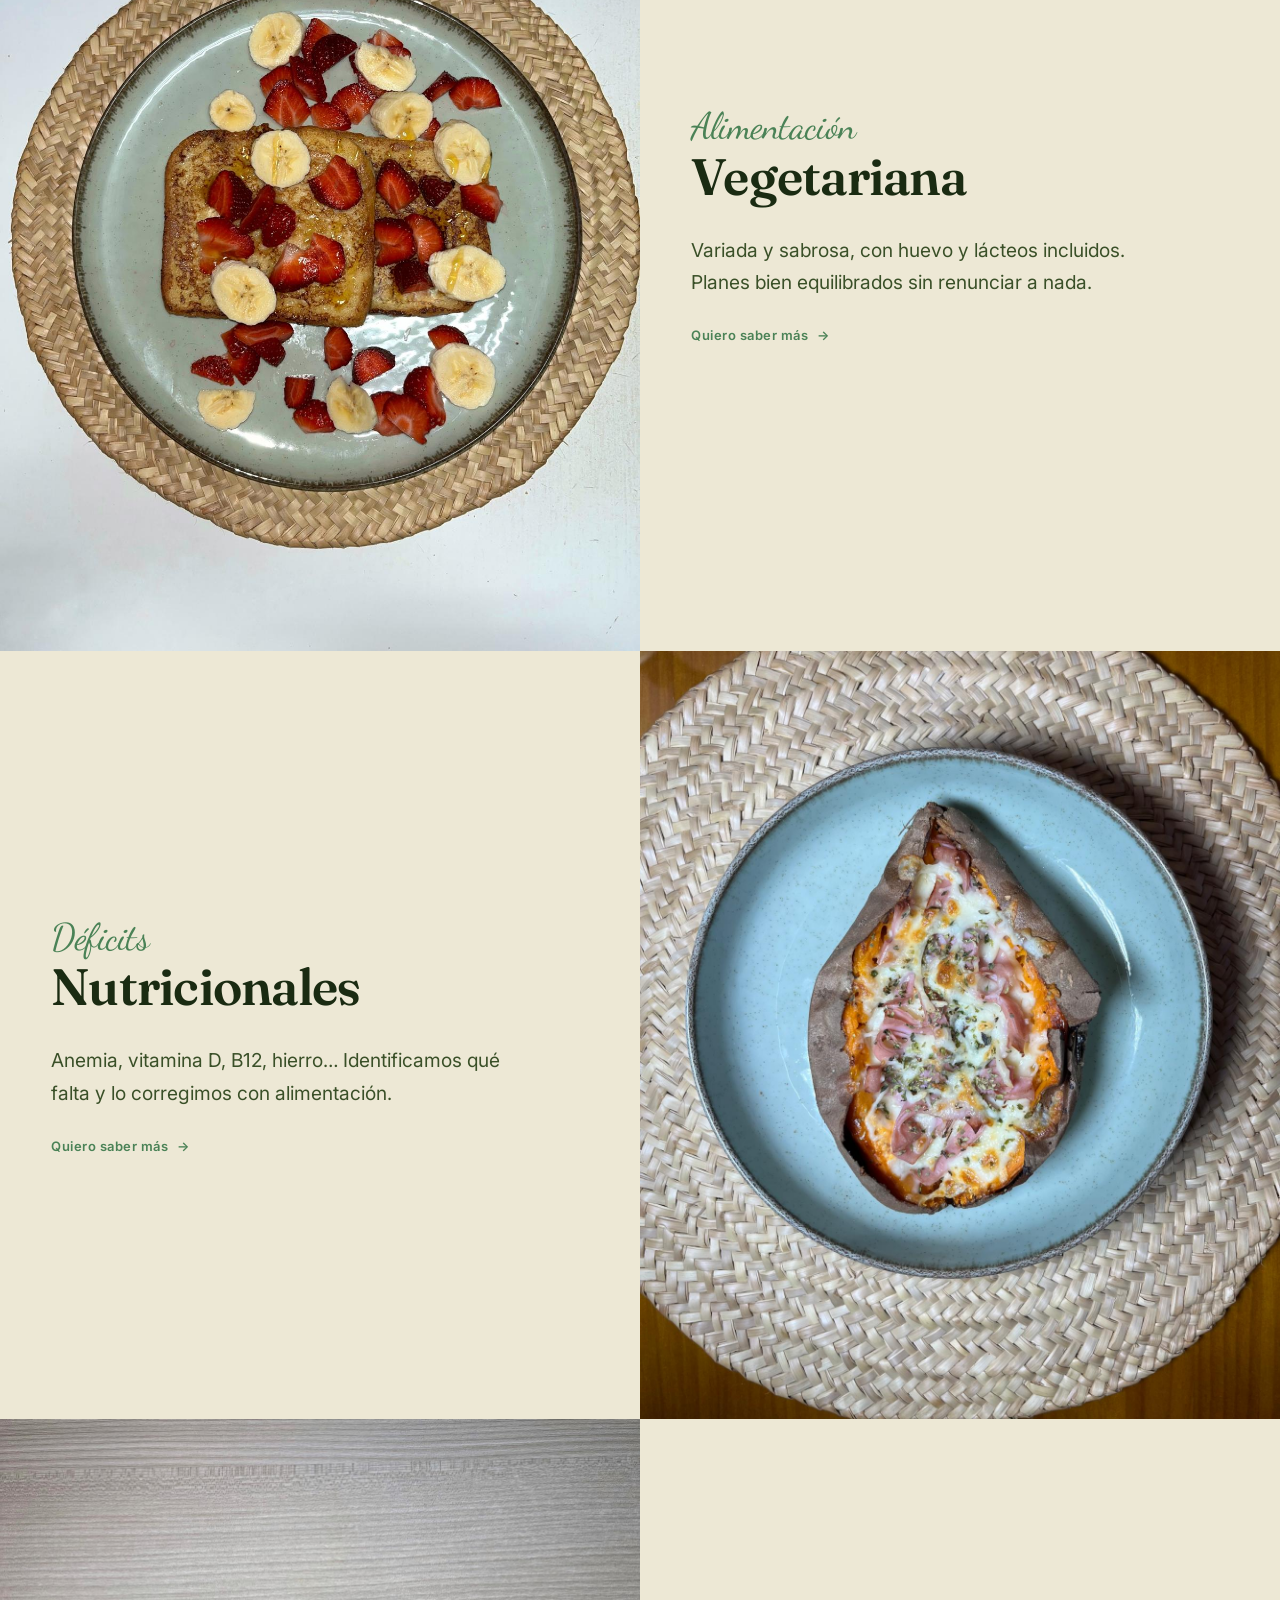
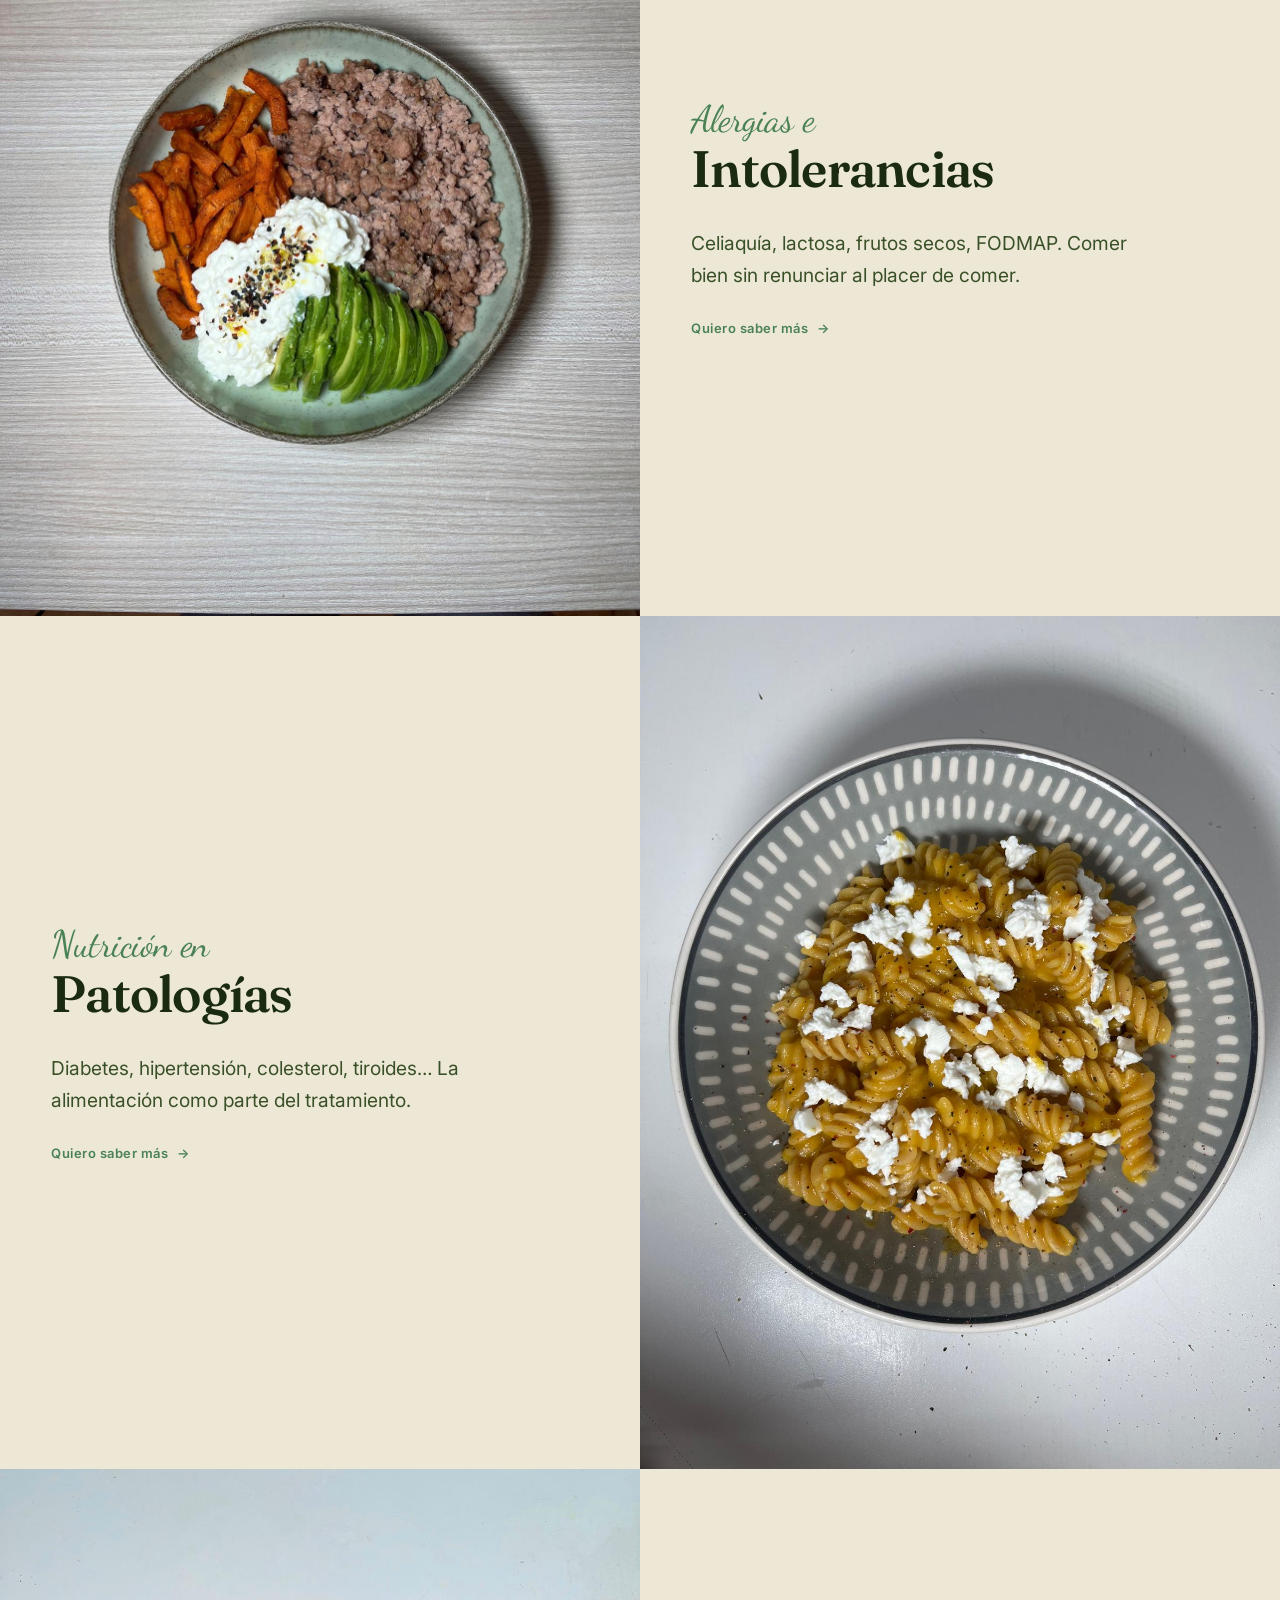
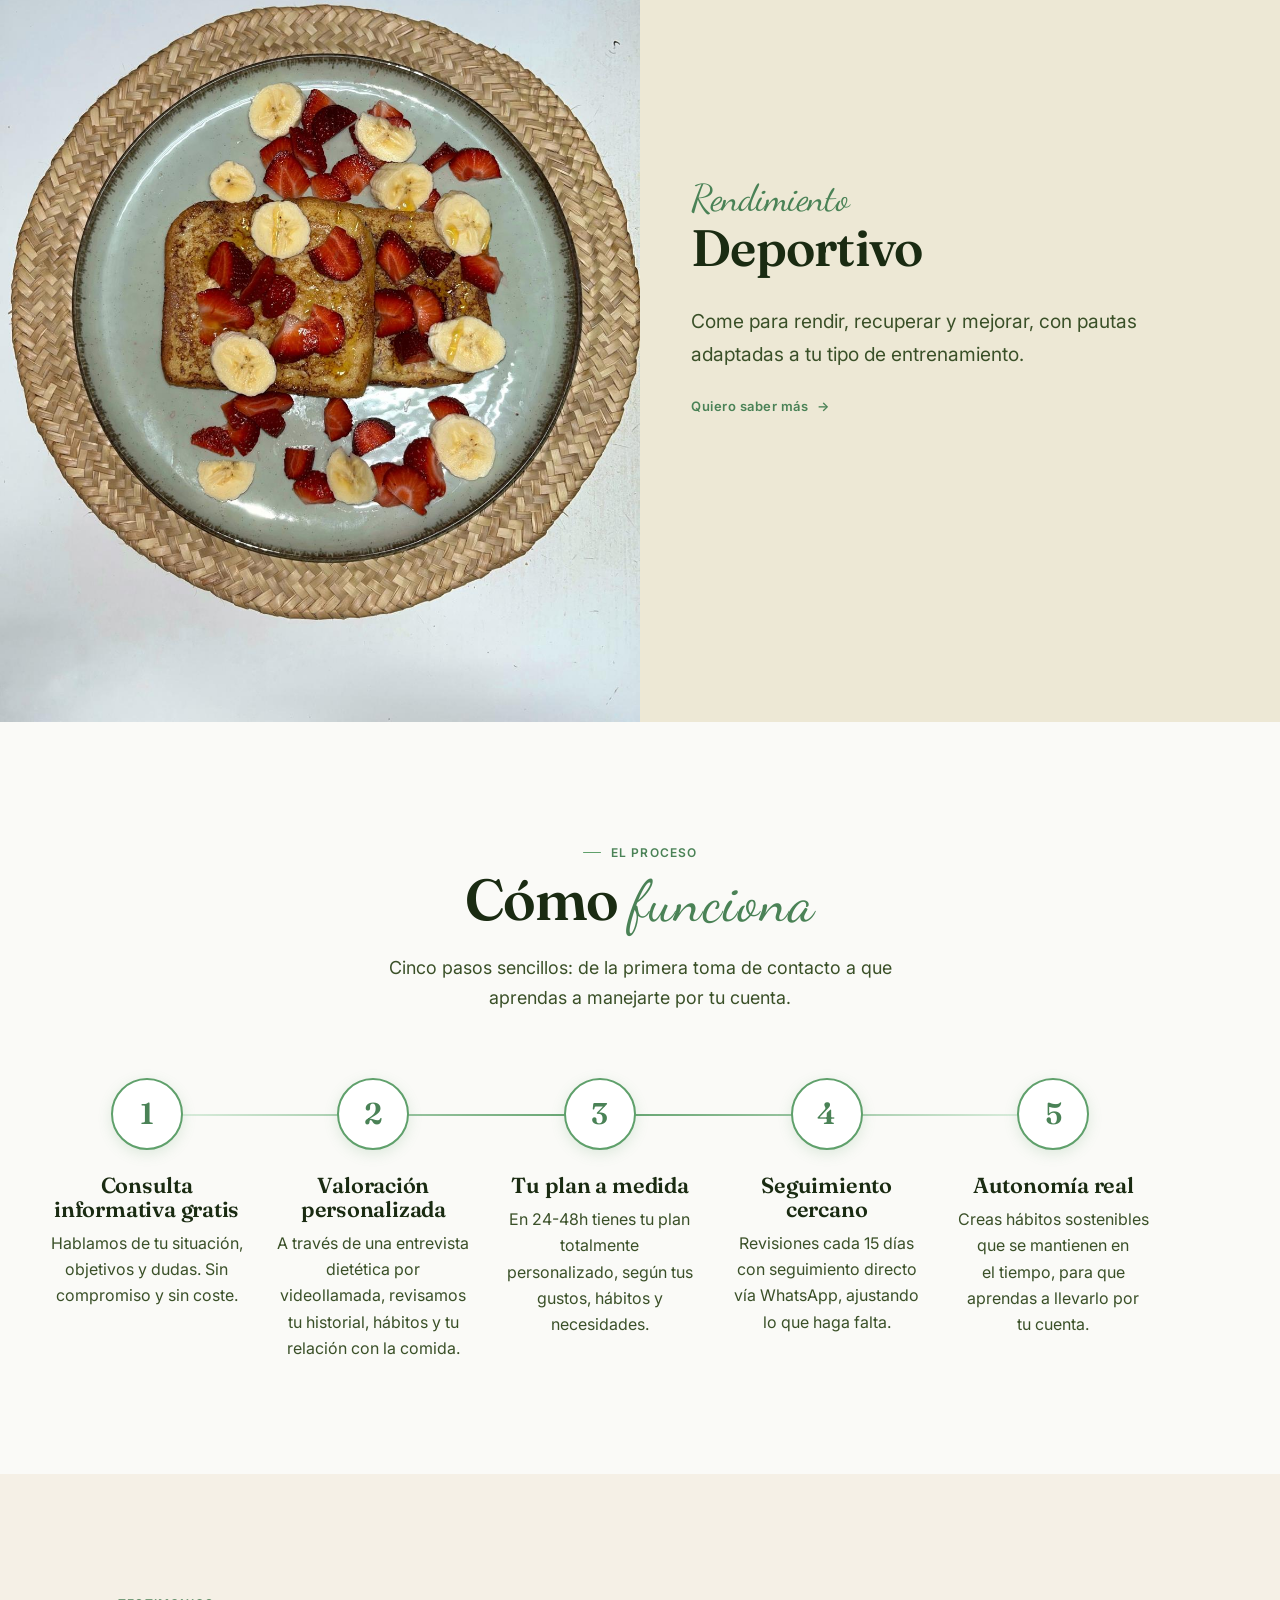
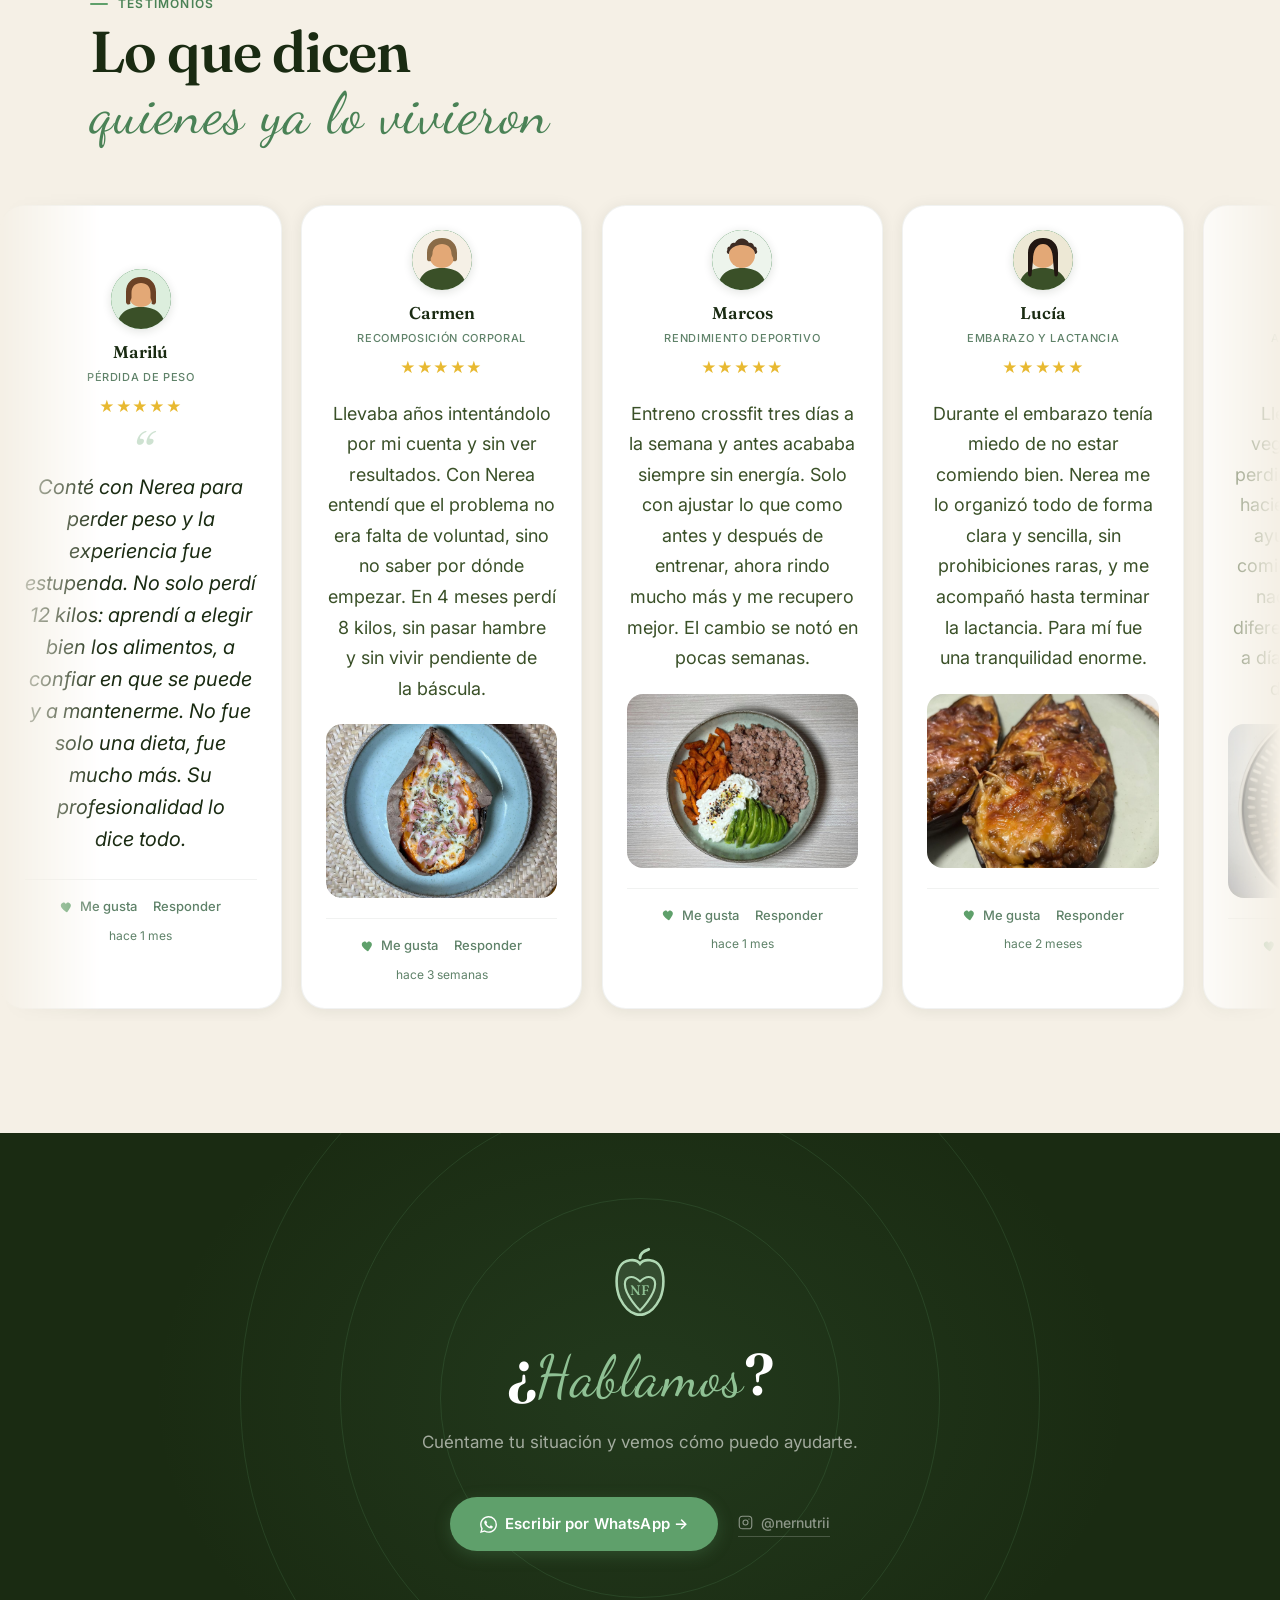
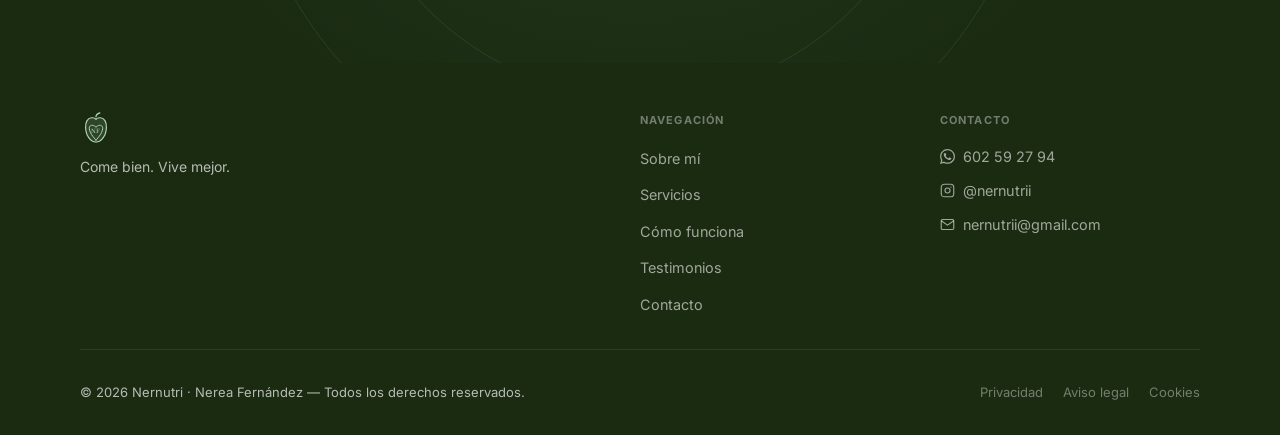
==== commit 0e8bf1f5: "Usar URLs limpias tipo /servicios en vez de #servicios, y simplificar el título de inicio - Los enla" ====
--- a/index.html
+++ b/index.html
@@ -14,21 +14,33 @@
 <head>
   <script>(function(p){if(p.endsWith("/index.html")){location.replace(p.slice(0,-10)+location.search+location.hash);}else if(p.endsWith(".html")){location.replace(p.slice(0,-5)+location.search+location.hash);}})(location.pathname);</script>
   <script>(function(){
-    function stripHash(){
-      if (location.hash && location.hash !== "#main") {
-        history.replaceState(null, "", location.pathname + location.search);
+    var ANCHORS = ["servicios","como-funciona","testimonios"];
+    function land(id){
+      var el = document.getElementById(id);
+      if (!el) return false;
+      el.scrollIntoView({behavior:"auto", block:"start"});
+      history.replaceState(null, "", "/" + id);
+      return true;
+    }
+    window.addEventListener("load", function(){
+      var stored = sessionStorage.getItem("nf-anchor");
+      if (stored) {
+        sessionStorage.removeItem("nf-anchor");
+        if (land(stored)) return;
       }
-    }
-    window.addEventListener("load", stripHash);
+      var h = location.hash.replace("#", "");
+      if (h && ANCHORS.indexOf(h) !== -1) land(h);
+    });
     document.addEventListener("click", function(e){
       var a = e.target.closest && e.target.closest("a[href]");
       if (!a) return;
-      var m = a.getAttribute("href").match(/^\/?#([\w-]+)$/);
-      if (!m || m[1] === "main") return;
+      var m = a.getAttribute("href").match(/^\/?([\w-]+)\/?$/);
+      if (!m || ANCHORS.indexOf(m[1]) === -1) return;
       var el = document.getElementById(m[1]);
       if (!el) return;
       e.preventDefault();
       el.scrollIntoView({behavior:"smooth", block:"start"});
+      history.pushState(null, "", "/" + m[1]);
     });
   })();</script>
   <meta charset="UTF-8">
@@ -45,7 +57,7 @@
   <meta property="og:image" content="https://nernutri.es/assets/img/logo-512.png">
   <link rel="canonical" href="https://nernutri.es/">
 
-  <title>Nernutri · Nerea Fernández · Dietista</title>
+  <title>Nernutri</title>
 
   <!-- Datos estructurados -->
   <script type="application/ld+json">
@@ -118,7 +130,7 @@
         <li><a href="consulta-online" role="menuitem">Consulta Online</a></li>
       </ul>
     </li>
-    <li><a href="#servicios">Servicios</a></li>
+    <li><a href="/servicios">Servicios</a></li>
     <li><a href="contacto">Contacto</a></li>
   </ul>
 
@@ -138,7 +150,7 @@
   <a href="/" class="nav-mobile-link">Inicio</a>
   <a href="sobre-mi" class="nav-mobile-link">Sobre mí</a>
   <a href="consulta-online" class="nav-mobile-link">Consulta Online</a>
-  <a href="#servicios" class="nav-mobile-link">Servicios</a>
+  <a href="/servicios" class="nav-mobile-link">Servicios</a>
   <a href="contacto" class="nav-mobile-link">Contacto</a>
   <a class="btn btn-primary"
      href="https://wa.me/34602592794?text=Hola%2C%20me%20gustar%C3%ADa%20reservar%20una%20consulta."
@@ -668,9 +680,9 @@
       <p class="footer-col-title">Navegación</p>
       <ul class="footer-links" role="list">
         <li><a href="sobre-mi">Sobre mí</a></li>
-        <li><a href="#servicios">Servicios</a></li>
-        <li><a href="#como-funciona">Cómo funciona</a></li>
-        <li><a href="#testimonios">Testimonios</a></li>
+        <li><a href="/servicios">Servicios</a></li>
+        <li><a href="/como-funciona">Cómo funciona</a></li>
+        <li><a href="/testimonios">Testimonios</a></li>
         <li><a href="contacto">Contacto</a></li>
       </ul>
     </nav>
